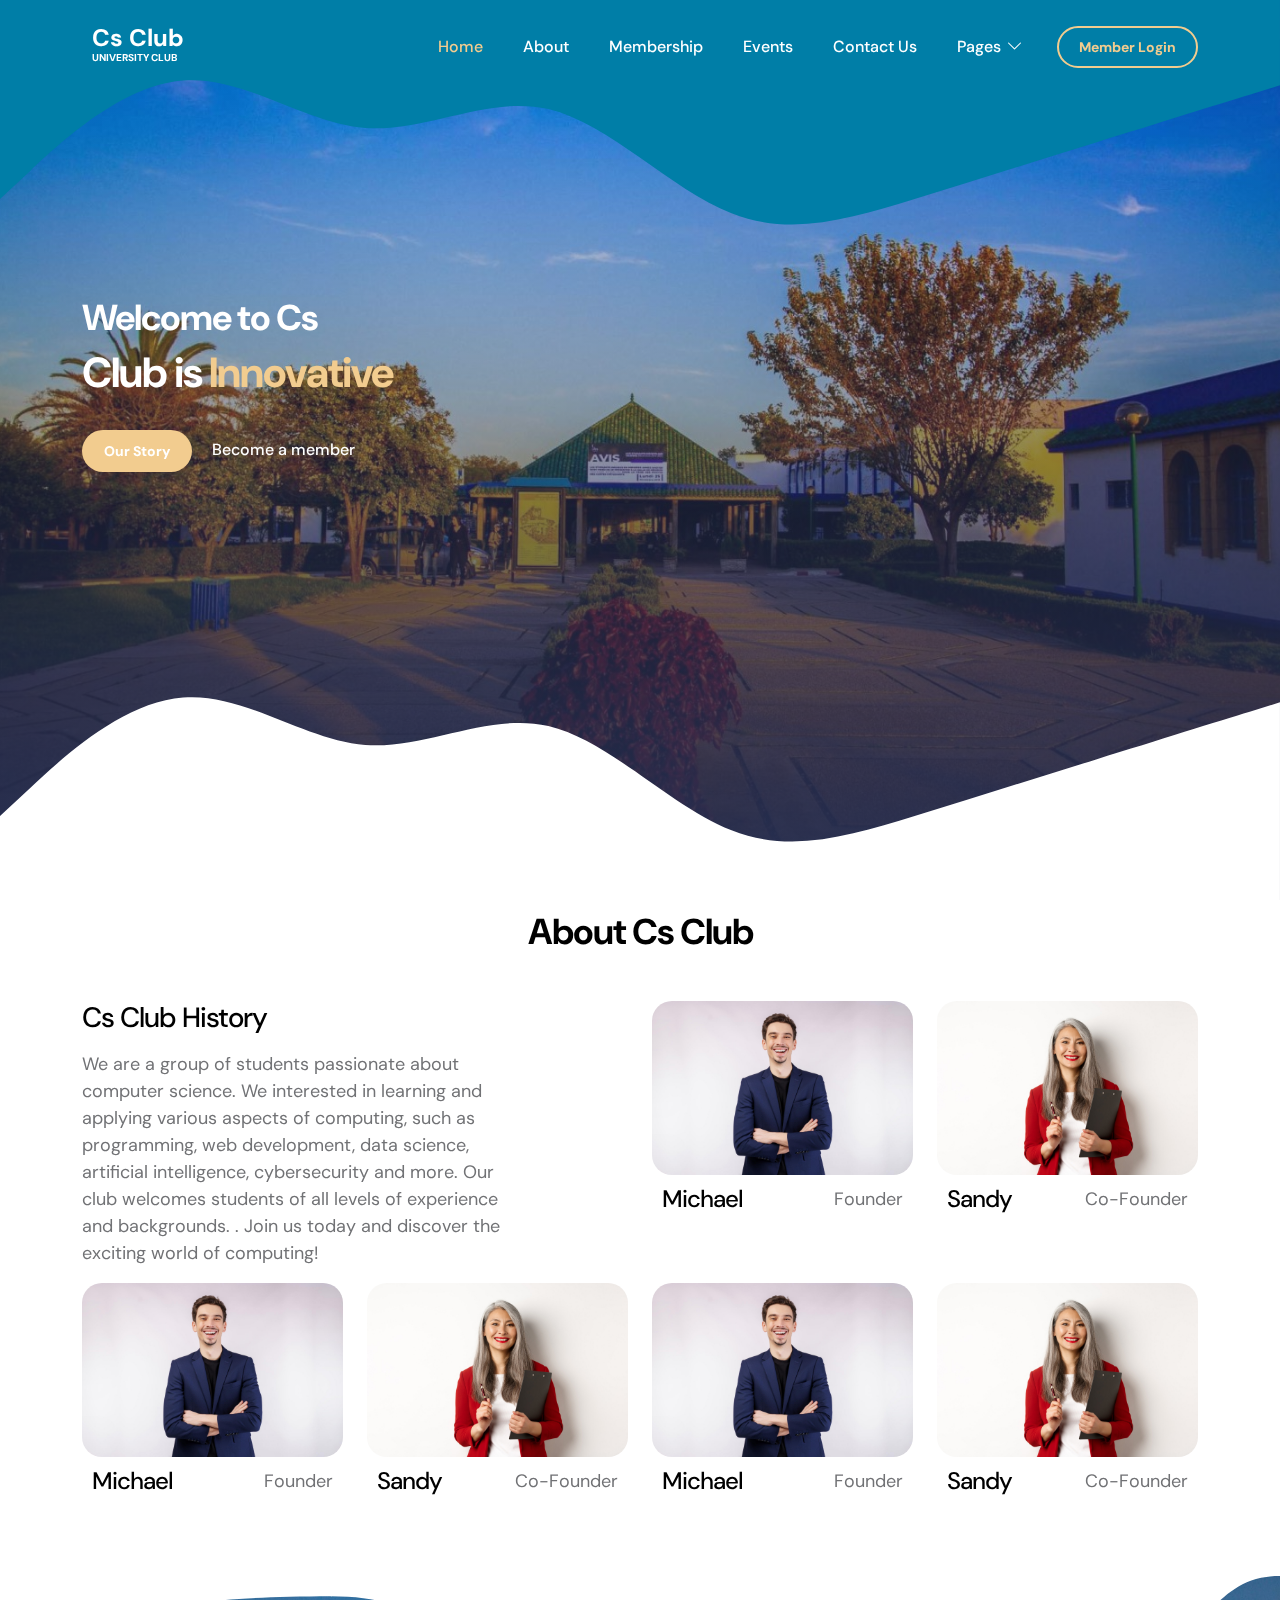
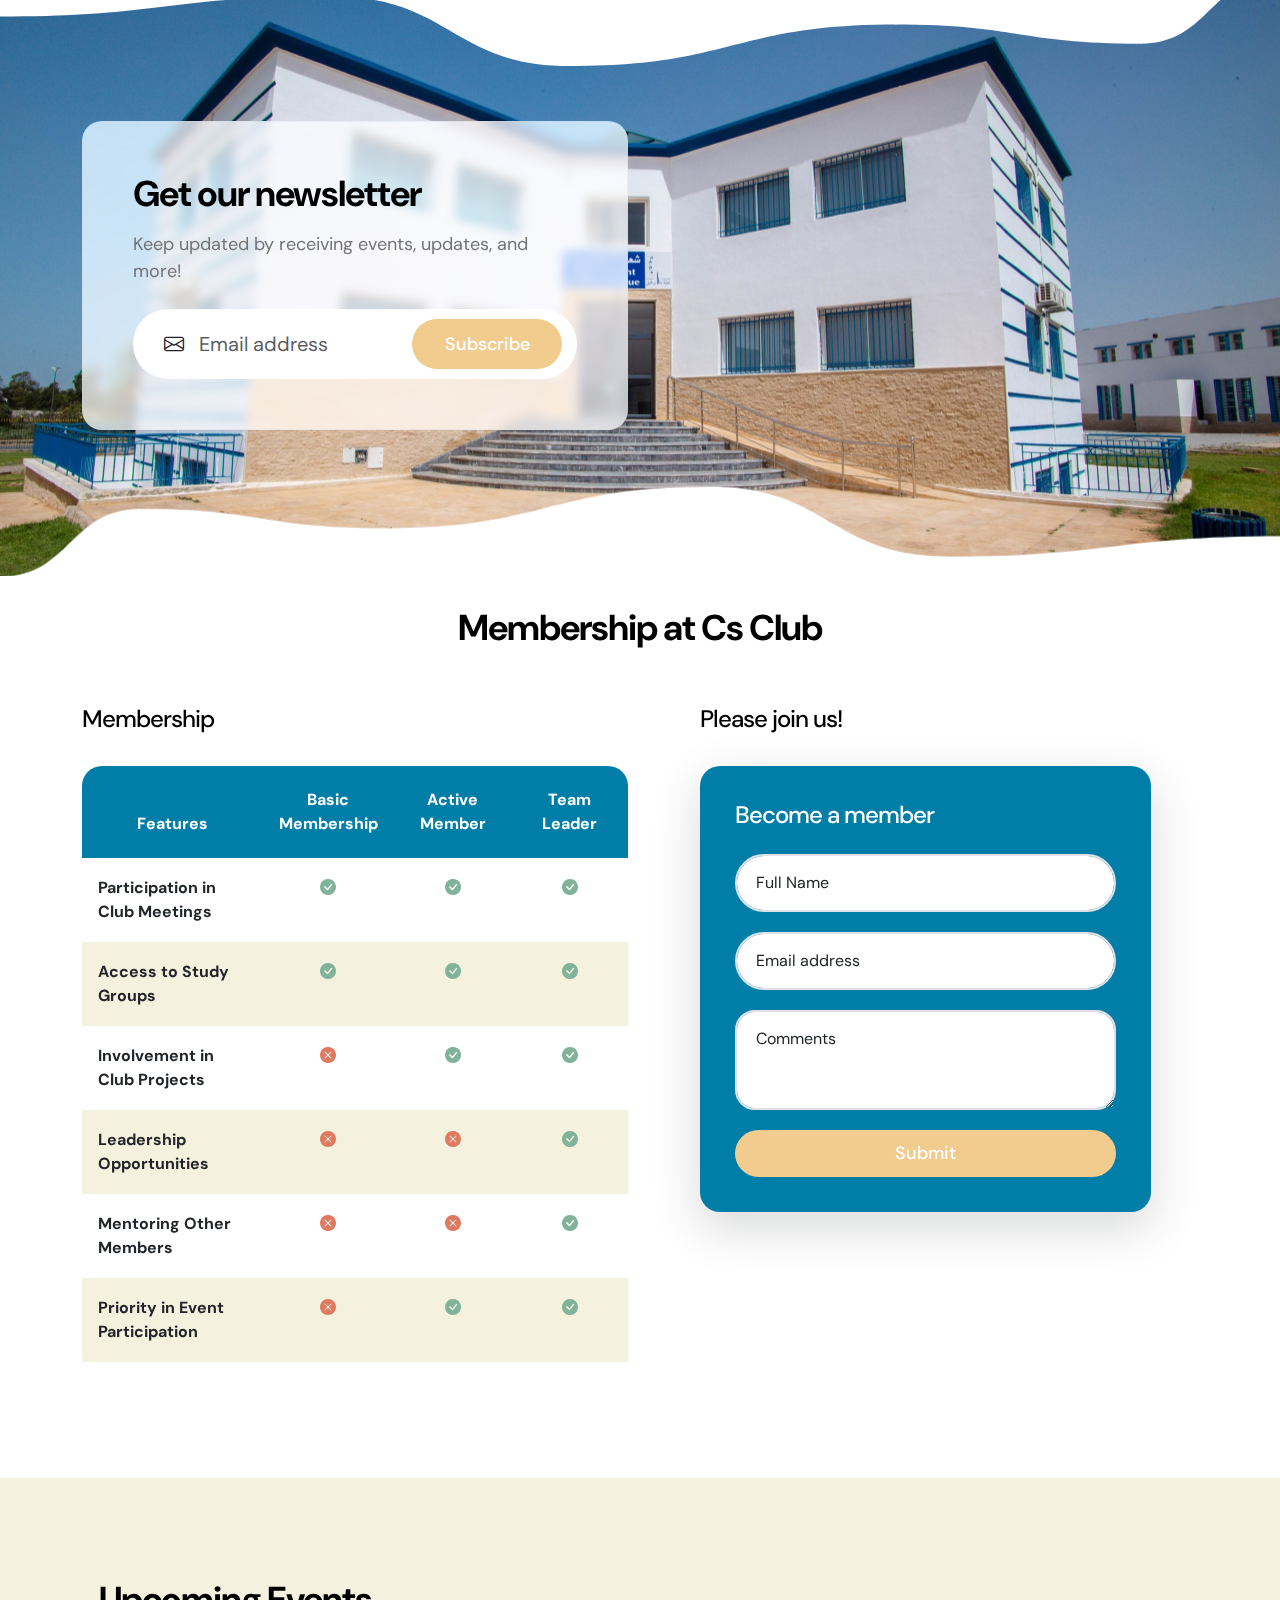
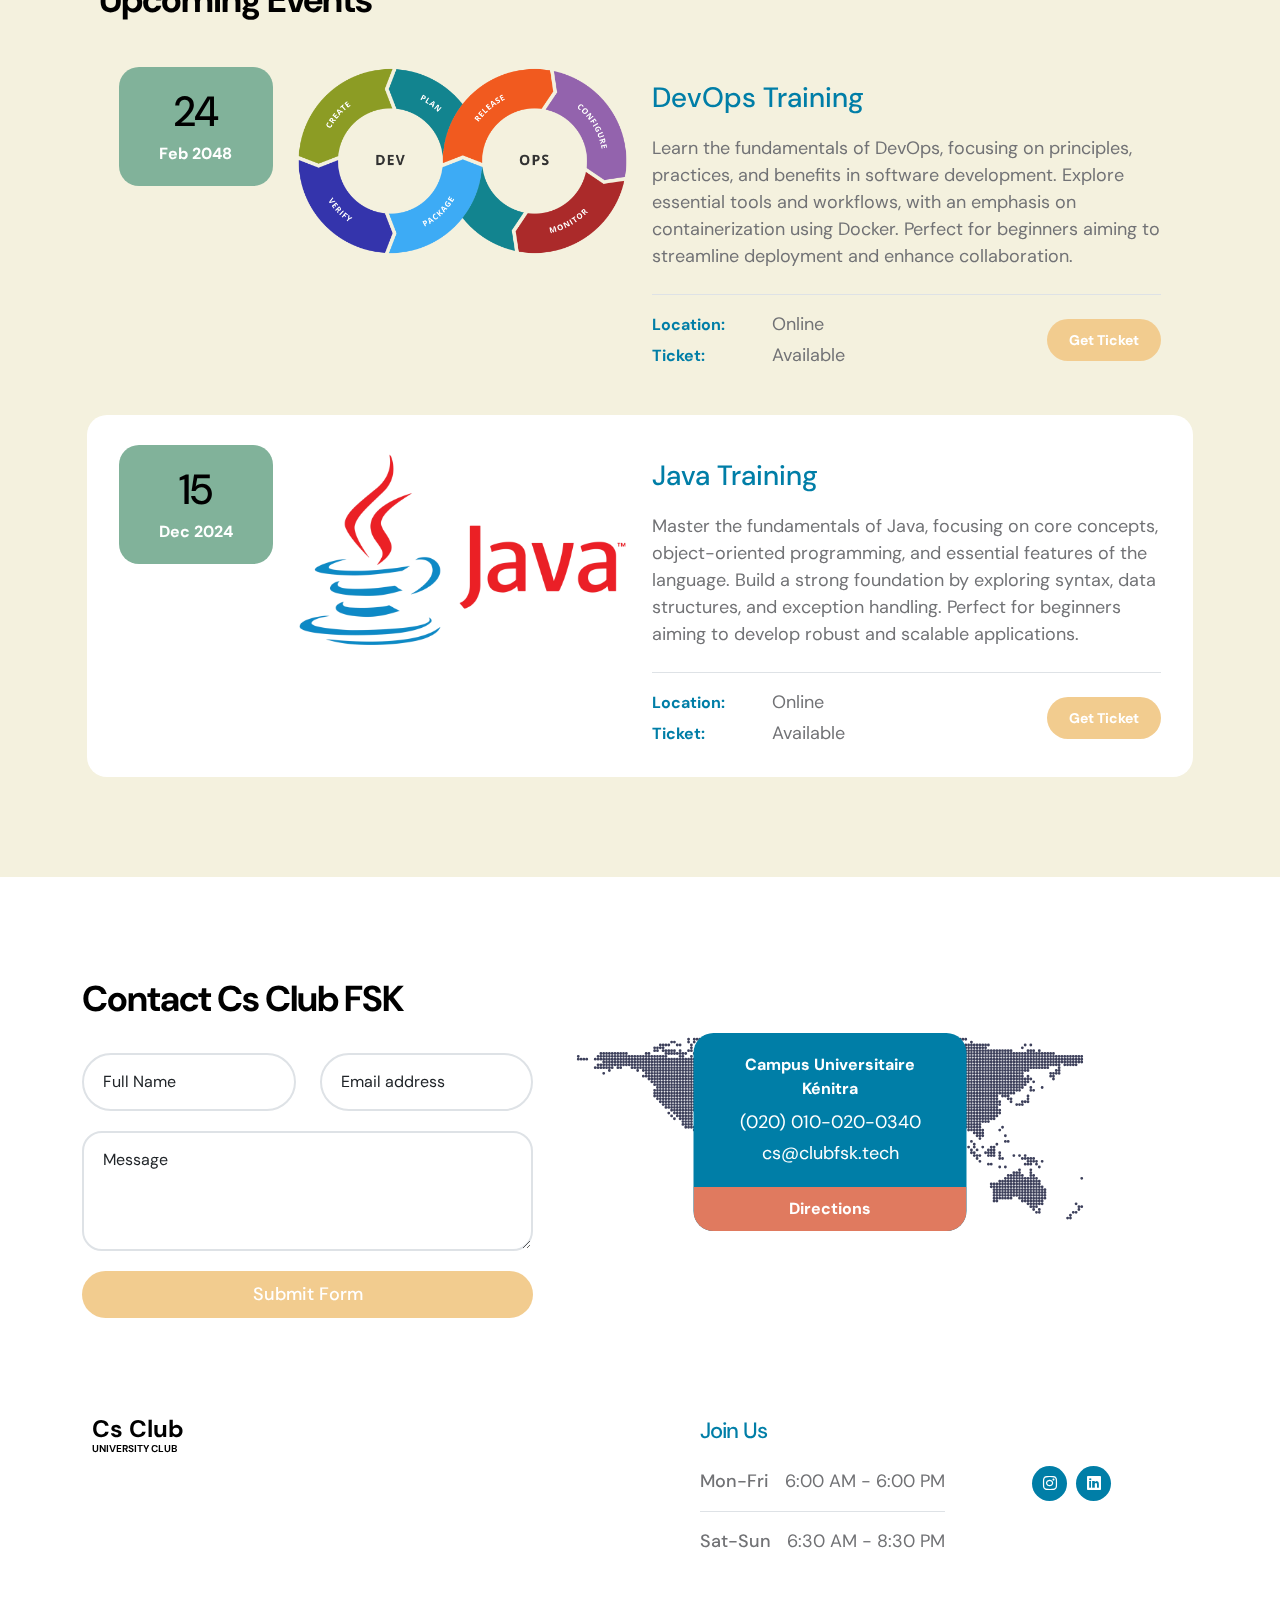
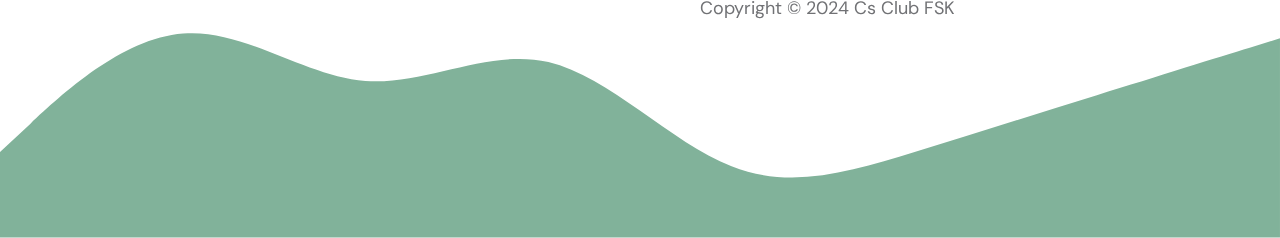
==== index.html @ 9acd6c91 "update colors" ====
<!doctype html>
<html lang="en">
    <head>
        <meta charset="utf-8">
        <meta name="viewport" content="width=device-width, initial-scale=1">

        <meta name="description" content="">
        <meta name="author" content="">

        <title>Cs Club FSK</title>

        <!-- CSS FILES -->                
        <link rel="preconnect" href="https://fonts.googleapis.com">

        <link rel="preconnect" href="https://fonts.gstatic.com" crossorigin>

        <link href="https://fonts.googleapis.com/css2?family=DM+Sans:ital,wght@0,400;0,500;0,700;1,400&display=swap" rel="stylesheet">

        <link href="css/bootstrap.min.css" rel="stylesheet">

        <link href="css/bootstrap-icons.css" rel="stylesheet">

        <link href="css/templatemo-tiya-golf-club.css" rel="stylesheet">

    </head>
    
    <body>

        <main>

            <nav class="navbar navbar-expand-lg">                
                <div class="container">
                    <a class="navbar-brand d-flex align-items-center" href="index.html">
<!--                        <img src="images/logo.png" class="navbar-brand-image img-fluid" alt="Tiya Golf Club">-->
                        <span class="navbar-brand-text">
                            Cs Club
                            <small>University Club </small>
                        </span>
                    </a>

                    <div class="d-lg-none ms-auto me-3">
                        <a class="btn custom-btn custom-border-btn" data-bs-toggle="offcanvas" href="#offcanvasExample" role="button" aria-controls="offcanvasExample">Member Login</a>
                    </div>
    
                    <button class="navbar-toggler" type="button" data-bs-toggle="collapse" data-bs-target="#navbarNav" aria-controls="navbarNav" aria-expanded="false" aria-label="Toggle navigation">
                        <span class="navbar-toggler-icon"></span>
                    </button>
    
                    <div class="collapse navbar-collapse" id="navbarNav">
                        <ul class="navbar-nav ms-lg-auto">
                            <li class="nav-item">
                                <a class="nav-link click-scroll" href="#section_1">Home</a>
                            </li>
    
                            <li class="nav-item">
                                <a class="nav-link click-scroll" href="#section_2">About</a>
                            </li>

                            <li class="nav-item">
                                <a class="nav-link click-scroll" href="#section_3">Membership</a>
                            </li>

                            <li class="nav-item">
                                <a class="nav-link click-scroll" href="#section_4">Events</a>
                            </li>

                            <li class="nav-item">
                                <a class="nav-link click-scroll" href="#section_5">Contact Us</a>
                            </li>

                            <li class="nav-item dropdown">
                                <a class="nav-link dropdown-toggle" href="#" id="navbarLightDropdownMenuLink" role="button" data-bs-toggle="dropdown" aria-expanded="false">Pages</a>

                                <ul class="dropdown-menu dropdown-menu-light" aria-labelledby="navbarLightDropdownMenuLink">
                                    <li><a class="dropdown-item" href="event-listing.html">Event Listing</a></li>

                                    <li><a class="dropdown-item" href="event-detail.html">Event Detail</a></li>
                                </ul>
                            </li>
                        </ul>

                        <div class="d-none d-lg-block ms-lg-3">
                            <a class="btn custom-btn custom-border-btn" data-bs-toggle="offcanvas" href="#offcanvasExample" role="button" aria-controls="offcanvasExample">Member Login</a>
                        </div>
                    </div>
                </div>
            </nav>

            <div class="offcanvas offcanvas-end" data-bs-scroll="true" tabindex="-1" id="offcanvasExample" aria-labelledby="offcanvasExampleLabel">                
                <div class="offcanvas-header">
                    <h5 class="offcanvas-title" id="offcanvasExampleLabel">Member Login</h5>
                    
                    <button type="button" class="btn-close" data-bs-dismiss="offcanvas" aria-label="Close"></button>
                </div>
                
                <div class="offcanvas-body d-flex flex-column">
                    <form class="custom-form member-login-form" action="#" method="post" role="form">

                        <div class="member-login-form-body">
                            <div class="mb-4">
                                <label class="form-label mb-2" for="member-login-number">Membership No.</label>

                                <input type="text" name="member-login-number" id="member-login-number" class="form-control" placeholder="11002560" required>
                            </div>

                            <div class="mb-4">
                                <label class="form-label mb-2" for="member-login-password">Password</label>

                                <input type="password" name="member-login-password" id="member-login-password" pattern="[0-9a-zA-Z]{4,10}" class="form-control" placeholder="Password" required="">
                            </div>

                            <div class="form-check mb-4">
                                <input class="form-check-input" type="checkbox" value="" id="flexCheckDefault">
                              
                                <label class="form-check-label" for="flexCheckDefault">
                                    Remember me
                                </label>
                            </div>

                            <div class="col-lg-5 col-md-7 col-8 mx-auto">
                                <button type="submit" class="form-control">Login</button>
                            </div>

                            <div class="text-center my-4">
                                <a href="#">Forgotten password?</a>
                            </div>
                        </div>
                    </form>

                    <div class="mt-auto mb-5">
                        <p>
                            <strong class="text-white me-3">Any Questions?</strong>

                            <a href="mailto:cs@clubfsk.tech" class="contact-link">
                                cs@clubfsk.tech
                            </a>
                        </p>
                    </div>
                </div>

                <svg xmlns="http://www.w3.org/2000/svg" viewBox="0 0 1440 320"><path fill="#007ea7" fill-opacity="1" d="M0,224L34.3,192C68.6,160,137,96,206,90.7C274.3,85,343,139,411,144C480,149,549,107,617,122.7C685.7,139,754,213,823,240C891.4,267,960,245,1029,224C1097.1,203,1166,181,1234,160C1302.9,139,1371,117,1406,106.7L1440,96L1440,320L1405.7,320C1371.4,320,1303,320,1234,320C1165.7,320,1097,320,1029,320C960,320,891,320,823,320C754.3,320,686,320,617,320C548.6,320,480,320,411,320C342.9,320,274,320,206,320C137.1,320,69,320,34,320L0,320Z"></path></svg>
            </div>
            

            <section class="hero-section d-flex justify-content-center align-items-center" id="section_1">

                <div class="section-overlay"></div>

                <svg xmlns="http://www.w3.org/2000/svg" viewBox="0 0 1440 320"><path fill="#007ea7" fill-opacity="1" d="M0,224L34.3,192C68.6,160,137,96,206,90.7C274.3,85,343,139,411,144C480,149,549,107,617,122.7C685.7,139,754,213,823,240C891.4,267,960,245,1029,224C1097.1,203,1166,181,1234,160C1302.9,139,1371,117,1406,106.7L1440,96L1440,0L1405.7,0C1371.4,0,1303,0,1234,0C1165.7,0,1097,0,1029,0C960,0,891,0,823,0C754.3,0,686,0,617,0C548.6,0,480,0,411,0C342.9,0,274,0,206,0C137.1,0,69,0,34,0L0,0Z"></path></svg>

                <div class="container">
                    <div class="row">

                        <div class="col-lg-6 col-12 mb-5 mb-lg-0">
                            <h2 class="text-white">Welcome to Cs</h2>

                            <h1 class="cd-headline rotate-1 text-white mb-4 pb-2">
                                <span>Club is</span>
                                <span class="cd-words-wrapper">
            <b class="is-visible">Innovative</b>
            <b>Collaborative</b>
            <b>Inspiring</b>
        </span>
                            </h1>

                            <div class="custom-btn-group">
                                <a href="#section_2" class="btn custom-btn smoothscroll me-3">Our Story</a>
                                <a href="#section_3" class="link smoothscroll">Become a member</a>
                            </div>
                        </div>


                        <div class="col-lg-6 col-12">
                            <div class="ratio ratio-16x9">
                                <iframe width="560" height="315" src="https://www.youtube.com/embed/Ns2F8WPvR2o" title="YouTube video player" frameborder="0" allow="accelerometer; autoplay; clipboard-write; encrypted-media; gyroscope; picture-in-picture; web-share" allowfullscreen></iframe>
                            </div>
                        </div>

                    </div>
                </div>

                <svg xmlns="http://www.w3.org/2000/svg" viewBox="0 0 1440 320"><path fill="#ffffff" fill-opacity="1" d="M0,224L34.3,192C68.6,160,137,96,206,90.7C274.3,85,343,139,411,144C480,149,549,107,617,122.7C685.7,139,754,213,823,240C891.4,267,960,245,1029,224C1097.1,203,1166,181,1234,160C1302.9,139,1371,117,1406,106.7L1440,96L1440,320L1405.7,320C1371.4,320,1303,320,1234,320C1165.7,320,1097,320,1029,320C960,320,891,320,823,320C754.3,320,686,320,617,320C548.6,320,480,320,411,320C342.9,320,274,320,206,320C137.1,320,69,320,34,320L0,320Z"></path></svg>
            </section>


            <section class="about-section section-padding" id="section_2">
                <div class="container">
                    <div class="row">

                        <div class="col-lg-12 col-12 text-center">
                            <h2 class="mb-lg-5 mb-4">About Cs Club</h2>
                        </div>

                        <div class="col-lg-5 col-12 me-auto mb-4 mb-lg-0">
                            <h3 class="mb-3">Cs Club History</h3>

                            <p>We are a group of students passionate about computer science. We interested in learning and applying various aspects of computing, such as programming, web development, data science, artificial intelligence, cybersecurity and more. Our club welcomes students of all levels of experience and backgrounds. . Join us today and discover the exciting world of computing!</p>
                        </div>

                        <div class="col-lg-3 col-md-6 col-12 mb-4 mb-lg-0 mb-md-0">
                            <div class="member-block">
                                <div class="member-block-image-wrap">
                                    <img src="images/members/portrait-young-handsome-businessman-wearing-suit-standing-with-crossed-arms-with-isolated-studio-white-background.jpg" class="member-block-image img-fluid" alt="">

                                    <ul class="social-icon">
                                        <li class="social-icon-item">
                                            <a href="#" class="social-icon-link bi-twitter"></a>
                                        </li>

                                        <li class="social-icon-item">
                                            <a href="#" class="social-icon-link bi-whatsapp"></a>
                                        </li>
                                    </ul>
                                </div>

                                <div class="member-block-info d-flex align-items-center">
                                    <h4>Michael</h4>

                                    <p class="ms-auto">Founder</p>
                                </div>
                            </div>
                        </div>

                        <div class="col-lg-3 col-md-6 col-12">
                            <div class="member-block">
                                <div class="member-block-image-wrap">
                                    <img src="images/members/successful-asian-lady-boss-red-blazer-holding-clipboard-with-documens-pen-working-looking-happy-white-background.jpg" class="member-block-image img-fluid" alt="">

                                    <ul class="social-icon">
                                        <li class="social-icon-item">
                                            <a href="#" class="social-icon-link bi-linkedin"></a>
                                        </li>
                                        <li class="social-icon-item">
                                            <a href="#" class="social-icon-link bi-twitter"></a>
                                        </li>
                                    </ul>
                                </div>

                                <div class="member-block-info d-flex align-items-center">
                                    <h4>Sandy</h4>

                                    <p class="ms-auto">Co-Founder</p>
                                </div>
                            </div>
                        </div>

                    </div>
                    <div class="row">


                        <div class="col-lg-3 col-md-6 col-12 mb-4 mb-lg-0 mb-md-0">
                            <div class="member-block">
                                <div class="member-block-image-wrap">
                                    <img src="images/members/portrait-young-handsome-businessman-wearing-suit-standing-with-crossed-arms-with-isolated-studio-white-background.jpg" class="member-block-image img-fluid" alt="">

                                    <ul class="social-icon">
                                        <li class="social-icon-item">
                                            <a href="#" class="social-icon-link bi-twitter"></a>
                                        </li>

                                        <li class="social-icon-item">
                                            <a href="#" class="social-icon-link bi-whatsapp"></a>
                                        </li>
                                    </ul>
                                </div>

                                <div class="member-block-info d-flex align-items-center">
                                    <h4>Michael</h4>

                                    <p class="ms-auto">Founder</p>
                                </div>
                            </div>
                        </div>

                        <div class="col-lg-3 col-md-6 col-12">
                            <div class="member-block">
                                <div class="member-block-image-wrap">
                                    <img src="images/members/successful-asian-lady-boss-red-blazer-holding-clipboard-with-documens-pen-working-looking-happy-white-background.jpg" class="member-block-image img-fluid" alt="">

                                    <ul class="social-icon">
                                        <li class="social-icon-item">
                                            <a href="#" class="social-icon-link bi-linkedin"></a>
                                        </li>
                                        <li class="social-icon-item">
                                            <a href="#" class="social-icon-link bi-twitter"></a>
                                        </li>
                                    </ul>
                                </div>

                                <div class="member-block-info d-flex align-items-center">
                                    <h4>Sandy</h4>

                                    <p class="ms-auto">Co-Founder</p>
                                </div>
                            </div>
                        </div>
                        <div class="col-lg-3 col-md-6 col-12 mb-4 mb-lg-0 mb-md-0">
                            <div class="member-block">
                                <div class="member-block-image-wrap">
                                    <img src="images/members/portrait-young-handsome-businessman-wearing-suit-standing-with-crossed-arms-with-isolated-studio-white-background.jpg" class="member-block-image img-fluid" alt="">

                                    <ul class="social-icon">
                                        <li class="social-icon-item">
                                            <a href="#" class="social-icon-link bi-twitter"></a>
                                        </li>

                                        <li class="social-icon-item">
                                            <a href="#" class="social-icon-link bi-whatsapp"></a>
                                        </li>
                                    </ul>
                                </div>

                                <div class="member-block-info d-flex align-items-center">
                                    <h4>Michael</h4>

                                    <p class="ms-auto">Founder</p>
                                </div>
                            </div>
                        </div>

                        <div class="col-lg-3 col-md-6 col-12">
                            <div class="member-block">
                                <div class="member-block-image-wrap">
                                    <img src="images/members/successful-asian-lady-boss-red-blazer-holding-clipboard-with-documens-pen-working-looking-happy-white-background.jpg" class="member-block-image img-fluid" alt="">

                                    <ul class="social-icon">
                                        <li class="social-icon-item">
                                            <a href="#" class="social-icon-link bi-linkedin"></a>
                                        </li>
                                        <li class="social-icon-item">
                                            <a href="#" class="social-icon-link bi-twitter"></a>
                                        </li>
                                    </ul>
                                </div>

                                <div class="member-block-info d-flex align-items-center">
                                    <h4>Sandy</h4>

                                    <p class="ms-auto">Co-Founder</p>
                                </div>
                            </div>
                        </div>

                    </div>
                </div>
            </section>


            <section class="section-bg-image">
                <svg viewBox="0 0 1265 144" xmlns="http://www.w3.org/2000/svg">
                    <path fill="rgba(255, 255, 255, 1)" d="M 0 40 C 164 40 164 20 328 20 L 328 20 L 328 0 L 0 0 Z"
                          stroke-width="0"></path>
                    <path fill="rgba(255, 255, 255, 1)"
                          d="M 327 20 C 445.5 20 445.5 89 564 89 L 564 89 L 564 0 L 327 0 Z" stroke-width="0"></path>
                    <path fill="rgba(255, 255, 255, 1)"
                          d="M 563 89 C 724.5 89 724.5 48 886 48 L 886 48 L 886 0 L 563 0 Z" stroke-width="0"></path>
                    <path fill="rgba(255, 255, 255, 1)"
                          d="M 885 48 C 1006.5 48 1006.5 67 1128 67 L 1128 67 L 1128 0 L 885 0 Z"
                          stroke-width="0"></path>
                    <path fill="rgba(255, 255, 255, 1)"
                          d="M 1127 67 C 1196 67 1196 0 1265 0 L 1265 0 L 1265 0 L 1127 0 Z" stroke-width="0"></path>
                </svg>

                <div class="container">
                    <div class="row">

                        <div class="col-lg-6 col-12">
                            <div class="section-bg-image-block">
                                <h2 class="mb-lg-3">Get our newsletter</h2>

                                <p>Keep updated by receiving events, updates, and more!</p>

                                <form action="#" method="get" class="custom-form mt-lg-4 mt-2" role="form">
                                    <div class="input-group input-group-lg">
                                        <span class="input-group-text bi-envelope" id="basic-addon1"></span>

                                        <input type="email" name="email" id="email" pattern="[^ @]*@[^ @]*" class="form-control" placeholder="Email address" required="">

                                        <button type="submit" class="form-control">Subscribe</button>
                                    </div>
                                </form>
                            </div>
                        </div>

                    </div>
                </div>

                <svg viewBox="0 0 1265 144" xmlns="http://www.w3.org/2000/svg">
                    <path fill="rgba(255, 255, 255, 1)" d="M 0 40 C 164 40 164 20 328 20 L 328 20 L 328 0 L 0 0 Z"
                          stroke-width="0"></path>
                    <path fill="rgba(255, 255, 255, 1)"
                          d="M 327 20 C 445.5 20 445.5 89 564 89 L 564 89 L 564 0 L 327 0 Z" stroke-width="0"></path>
                    <path fill="rgba(255, 255, 255, 1)"
                          d="M 563 89 C 724.5 89 724.5 48 886 48 L 886 48 L 886 0 L 563 0 Z" stroke-width="0"></path>
                    <path fill="rgba(255, 255, 255, 1)"
                          d="M 885 48 C 1006.5 48 1006.5 67 1128 67 L 1128 67 L 1128 0 L 885 0 Z"
                          stroke-width="0"></path>
                    <path fill="rgba(255, 255, 255, 1)"
                          d="M 1127 67 C 1196 67 1196 0 1265 0 L 1265 0 L 1265 0 L 1127 0 Z" stroke-width="0"></path>
                </svg>
            </section>


            <section class="membership-section section-padding" id="section_3">
                <div class="container">
                    <div class="row">

                        <div class="col-lg-12 col-12 text-center mx-auto mb-lg-5 mb-4">
                            <h2><span>Membership</span> at Cs Club</h2>
                        </div>

                        <div class="col-lg-6 col-12 mb-3 mb-lg-0">
                            <h4 class="mb-4 pb-lg-2">Membership</h4>

                            <div class="table-responsive">

                                <table class="table text-center">
                                    <thead>
                                    <tr>
                                        <th style="width: 34%;">Features</th>

                                        <th style="width: 22%;">Basic Membership</th>

                                        <th style="width: 22%;">Active Member</th>

                                        <th style="width: 22%;">Team Leader</th>
                                    </tr>
                                    </thead>

                                    <tbody>
                                    <tr>
                                        <th scope="row" class="text-start">Participation in Club Meetings</th>

                                        <td>
                                            <i class="bi-check-circle-fill"></i>
                                        </td>

                                        <td>
                                            <i class="bi-check-circle-fill"></i>
                                        </td>

                                        <td>
                                            <i class="bi-check-circle-fill"></i>
                                        </td>
                                    </tr>

                                    <tr>
                                        <th scope="row" class="text-start">Access to Study Groups</th>

                                        <td>
                                            <i class="bi-check-circle-fill"></i>
                                        </td>

                                        <td>
                                            <i class="bi-check-circle-fill"></i>
                                        </td>

                                        <td>
                                            <i class="bi-check-circle-fill"></i>
                                        </td>
                                    </tr>

                                    <tr>
                                        <th scope="row" class="text-start">Involvement in Club Projects</th>

                                        <td>
                                            <i class="bi-x-circle-fill"></i>
                                        </td>

                                        <td>
                                            <i class="bi-check-circle-fill"></i>
                                        </td>

                                        <td>
                                            <i class="bi-check-circle-fill"></i>
                                        </td>
                                    </tr>

                                    <tr>
                                        <th scope="row" class="text-start">Leadership Opportunities</th>

                                        <td>
                                            <i class="bi-x-circle-fill"></i>
                                        </td>

                                        <td>
                                            <i class="bi-x-circle-fill"></i>
                                        </td>

                                        <td>
                                            <i class="bi-check-circle-fill"></i>
                                        </td>
                                    </tr>

                                    <tr>
                                        <th scope="row" class="text-start">Mentoring Other Members</th>

                                        <td>
                                            <i class="bi-x-circle-fill"></i>
                                        </td>

                                        <td>
                                            <i class="bi-x-circle-fill"></i>
                                        </td>

                                        <td>
                                            <i class="bi-check-circle-fill"></i>
                                        </td>
                                    </tr>

                                    <tr>
                                        <th scope="row" class="text-start">Priority in Event Participation</th>

                                        <td>
                                            <i class="bi-x-circle-fill"></i>
                                        </td>

                                        <td>
                                            <i class="bi-check-circle-fill"></i>
                                        </td>

                                        <td>
                                            <i class="bi-check-circle-fill"></i>
                                        </td>
                                    </tr>

                                    </tbody>
                                </table>


                            </div>
                        </div>

                        <div class="col-lg-5 col-12 mx-auto">
                        <h4 class="mb-4 pb-lg-2">Please join us!</h4>
                            <form action="#" method="post" class="custom-form membership-form shadow-lg" role="form">
                                <h4 class="text-white mb-4">Become a member</h4>

                                    <div class="form-floating">
                                        <input type="text" name="full-name" id="full-name" class="form-control" placeholder="Full Name" required="">
                                        
                                        <label for="floatingInput">Full Name</label>
                                    </div>

                                    <div class="form-floating">
                                        <input type="email" name="email" id="email" pattern="[^ @]*@[^ @]*" class="form-control" placeholder="Email address" required="">
                                        
                                        <label for="floatingInput">Email address</label>
                                    </div>

                                    <div class="form-floating">
                                        <textarea class="form-control" id="message" name="message" placeholder="Describe message here"></textarea>
                                        
                                        <label for="floatingTextarea"> Comments</label>
                                    </div>

                                    <button type="submit" class="form-control">Submit</button>
                                </div>
                            </form>
                        </div>

                    </div>
                </div>
            </section>


            <section class="events-section section-bg section-padding" id="section_4">
                <div class="container">
                    <div class="row">

                        <div class="col-lg-12 col-12">
                            <h2 class="mb-lg-3">Upcoming Events</h2>
                        </div>

                        <div class="row custom-block mb-3">
                            <div class="col-lg-2 col-md-4 col-12 order-2 order-md-0 order-lg-0">
                                <div class="custom-block-date-wrap d-flex d-lg-block d-md-block align-items-center mt-3 mt-lg-0 mt-md-0">
                                    <h6 class="custom-block-date mb-lg-1 mb-0 me-3 me-lg-0 me-md-0">24</h6>
                                    
                                    <strong class="text-white">Feb 2048</strong>
                                </div>
                            </div>

                            <div class="col-lg-4 col-md-8 col-12 order-1 order-lg-0">
                                <div class="custom-block-image-wrap">
                                    <a href="event-detail.html">
                                        <img src="images/devops.png" class="custom-block-image img-fluid" alt="">

                                        <i class="custom-block-icon bi-link"></i>
                                    </a>
                                </div>
                            </div>

                            <div class="col-lg-6 col-12 order-3 order-lg-0">
                                <div class="custom-block-info mt-2 mt-lg-0">
                                    <a href="event-detail.html" class="events-title mb-3">DevOps Training</a>

                                    <p class="mb-0">Learn the fundamentals of DevOps, focusing on principles, practices, and benefits in software development. Explore essential tools and workflows, with an emphasis on containerization using Docker. Perfect for beginners aiming to streamline deployment and enhance collaboration.</p>

                                    <div class="d-flex flex-wrap border-top mt-4 pt-3">

                                        <div class="mb-4 mb-lg-0">
                                            <div class="d-flex flex-wrap align-items-center mb-1">
                                                <span class="custom-block-span">Location:</span>

                                                <p class="mb-0">Online </p>
                                            </div>

                                            <div class="d-flex flex-wrap align-items-center">
                                                <span class="custom-block-span">Ticket:</span>

                                                <p class="mb-0">Available</p>
                                            </div>
                                        </div>

                                        <div class="d-flex align-items-center ms-lg-auto">
                                            <a href="event-detail.html" class="btn custom-btn">Get Ticket</a>
                                        </div>
                                    </div>
                                </div>
                            </div>
                        </div>

                        <div class="row custom-block custom-block-bg">
                            <div class="col-lg-2 col-md-4 col-12 order-2 order-md-0 order-lg-0">
                                <div class="custom-block-date-wrap d-flex d-lg-block d-md-block align-items-center mt-3 mt-lg-0 mt-md-0">
                                    <h6 class="custom-block-date mb-lg-1 mb-0 me-3 me-lg-0 me-md-0">15</h6>
                                    
                                    <strong class="text-white">Dec 2024</strong>
                                </div>
                            </div>

                            <div class="col-lg-4 col-md-8 col-12 order-1 order-lg-0">
                                <div class="custom-block-image-wrap">
                                    <a href="event-detail.html">
                                        <img src="images/java.webp" class="custom-block-image img-fluid" alt="">

                                        <i class="custom-block-icon bi-link"></i>
                                    </a>
                                </div>
                            </div>

                            <div class="col-lg-6 col-12 order-3 order-lg-0">
                                <div class="custom-block-info mt-2 mt-lg-0">
                                    <a href="event-detail.html" class="events-title mb-3">Java Training</a>

                                    <p class="mb-0">Master the fundamentals of Java, focusing on core concepts, object-oriented programming, and essential features of the language. Build a strong foundation by exploring syntax, data structures, and exception handling. Perfect for beginners aiming to develop robust and scalable applications.</p>

                                    <div class="d-flex flex-wrap border-top mt-4 pt-3">

                                        <div class="mb-4 mb-lg-0">
                                            <div class="d-flex flex-wrap align-items-center mb-1">
                                                <span class="custom-block-span">Location:</span>

                                                <p class="mb-0">Online</p>
                                            </div>

                                            <div class="d-flex flex-wrap align-items-center">
                                                <span class="custom-block-span">Ticket:</span>

                                                <p class="mb-0">Available</p>
                                            </div>
                                        </div>

                                        <div class="d-flex align-items-center ms-lg-auto">
                                            <a href="event-detail.html" class="btn custom-btn">Get Ticket</a>
                                        </div>
                                    </div>
                                </div>
                            </div>
                        </div>

                    </div>
                </div>
            </section>


            <section class="contact-section section-padding" id="section_5">
                <div class="container">
                    <div class="row">

                        <div class="col-lg-5 col-12">
                            <form action="#" method="post" class="custom-form contact-form" role="form">
                                <h2 class="mb-4 pb-2">Contact Cs Club FSK</h2>

                                <div class="row">
                                    <div class="col-lg-6 col-md-6 col-12">
                                        <div class="form-floating">
                                            <input type="text" name="full-name" id="full-name" class="form-control" placeholder="Full Name" required="">
                                            
                                            <label for="floatingInput">Full Name</label>
                                        </div>
                                    </div>

                                    <div class="col-lg-6 col-md-6 col-12"> 
                                        <div class="form-floating">
                                            <input type="email" name="email" id="email" pattern="[^ @]*@[^ @]*" class="form-control" placeholder="Email address" required="">
                                            
                                            <label for="floatingInput">Email address</label>
                                        </div>
                                    </div>

                                    <div class="col-lg-12 col-12">
                                        <div class="form-floating">
                                            <textarea class="form-control" id="message" name="message" placeholder="Describe message here"></textarea>
                                            
                                            <label for="floatingTextarea">Message</label>
                                        </div>

                                        <button type="submit" class="form-control">Submit Form</button>
                                    </div>
                                </div>
                            </form>
                        </div>

                        <div class="col-lg-6 col-12">
                            <div class="contact-info mt-5">
                                <div class="contact-info-item">
                                    <div class="contact-info-body">
                                        <strong>Campus Universitaire
                                            Kénitra</strong>

                                        <p class="mt-2 mb-1">
                                            <a href="tel: +" class="contact-link">
                                                (020) 
                                                010-020-0340
                                            </a>
                                        </p>

                                        <p class="mb-0">
                                            <a href="mailto:cs@clubfsk.tech" class="contact-link">
                                                cs@clubfsk.tech
                                            </a>
                                        </p>
                                    </div>

                                    <div class="contact-info-footer">
                                        <a href="#">Directions</a>
                                    </div>
                                </div>

                                <img src="images/WorldMap.svg" class="img-fluid" alt="">
                            </div>
                        </div>

                    </div>
                </div>
            </section>
        </main>

        <footer class="site-footer">
            <div class="container">
                <div class="row">

                    <div class="col-lg-6 col-12 me-auto mb-5 mb-lg-0">
                        <a class="navbar-brand d-flex align-items-center" href="index.html">
<!--                            <img src="images/logo.png" class="navbar-brand-image img-fluid" alt="">-->
                            <span class="navbar-brand-text">
                                Cs Club
                                <small>University Club</small>
                            </span>
                        </a>
                    </div>

                    <div class="col-lg-3 col-12">
                        <h5 class="site-footer-title mb-4">Join Us</h5>

                        <p class="d-flex border-bottom pb-3 mb-3 me-lg-3">
                            <span>Mon-Fri</span>
                            6:00 AM - 6:00 PM
                        </p>

                        <p class="d-flex me-lg-3">
                            <span>Sat-Sun</span>
                            6:30 AM - 8:30 PM
                        </p>
                        <br>
                        <p class="copyright-text">Copyright © 2024 Cs Club FSK</p>
                    </div>

                        <div class="col-lg-2 col-12 ms-auto">
                            <ul class="social-icon mt-lg-5 mt-3 mb-4">
                                <li class="social-icon-item">
                                    <a href="https://www.instagram.com/cs_club.fsk/" class="social-icon-link bi-instagram"></a>
                                </li>

                                <li class="social-icon-item">
                                    <a href="https://www.linkedin.com/company/cs-club-fsk/" class="social-icon-link bi-linkedin"></a>
                                </li>

                            </ul>

                        </div>

                </div>
            </div>

            <svg xmlns="http://www.w3.org/2000/svg" viewBox="0 0 1440 320"><path fill="#81B29A" fill-opacity="1" d="M0,224L34.3,192C68.6,160,137,96,206,90.7C274.3,85,343,139,411,144C480,149,549,107,617,122.7C685.7,139,754,213,823,240C891.4,267,960,245,1029,224C1097.1,203,1166,181,1234,160C1302.9,139,1371,117,1406,106.7L1440,96L1440,320L1405.7,320C1371.4,320,1303,320,1234,320C1165.7,320,1097,320,1029,320C960,320,891,320,823,320C754.3,320,686,320,617,320C548.6,320,480,320,411,320C342.9,320,274,320,206,320C137.1,320,69,320,34,320L0,320Z"></path></svg>
        </footer>


        <!-- JAVASCRIPT FILES -->
        <script src="js/jquery.min.js"></script>
        <script src="js/bootstrap.bundle.min.js"></script>
        <script src="js/jquery.sticky.js"></script>
        <script src="js/click-scroll.js"></script>
        <script src="js/animated-headline.js"></script>
        <script src="js/modernizr.js"></script>
        <script src="js/custom.js"></script>

    </body>
</html>
---- css/templatemo-tiya-golf-club.css ----
/*

TemplateMo 587 Tiya Golf Club

https://templatemo.com/tm-587-tiya-golf-club

*/


/*---------------------------------------
  CUSTOM PROPERTIES ( VARIABLES )             
-----------------------------------------*/
:root {
  --white-color:                  #ffffff;
  --primary-color:                #81B29A;
  --secondary-color:              #007ea7;
  --section-bg-color:             #F4F1DE;
  --custom-btn-bg-color:          #F2CC8F;
  --custom-btn-bg-hover-color:    #E07A5F;
  --dark-color:                   #000000;
  --p-color:                      #717275;
  --link-hover-color:             #F2CC8F;

  --body-font-family:             'DM Sans', sans-serif;

  --h1-font-size:                 42px;
  --h2-font-size:                 36px;
  --h3-font-size:                 28px;
  --h4-font-size:                 24px;
  --h5-font-size:                 22px;
  --h6-font-size:                 20px;
  --p-font-size:                  18px;
  --menu-font-size:               16px;
  --btn-font-size:                14px;

  --border-radius-large:          100px;
  --border-radius-medium:         20px;
  --border-radius-small:          10px;

  --font-weight-normal:           400;
  --font-weight-medium:           500;
  --font-weight-bold:             700;
}

body {
  background-color: var(--white-color);
  font-family: var(--body-font-family); 
}


/*---------------------------------------
  TYPOGRAPHY               
-----------------------------------------*/

h2,
h3,
h4,
h5,
h6 {
  color: var(--dark-color);
}

h1,
h2,
h3,
h4,
h5,
h6 {
  font-weight: var(--font-weight-medium);
  letter-spacing: -1px;
}

h1 {
  font-size: var(--h1-font-size);
  font-weight: var(--font-weight-bold);
}

h2 {
  font-size: var(--h2-font-size);
  font-weight: var(--font-weight-bold);
}

h3 {
  font-size: var(--h3-font-size);
}

h4 {
  font-size: var(--h4-font-size);
}

h5 {
  font-size: var(--h5-font-size);
}

h6 {
  font-size: var(--h6-font-size);
}

p {
  color: var(--p-color);
  font-size: var(--p-font-size);
  font-weight: var(--font-weight-normal);
}

ul li {
  color: var(--p-color);
  font-size: var(--p-font-size);
  font-weight: var(--font-weight-normal);
}

a, 
button {
  touch-action: manipulation;
  transition: all 0.3s;
}

a {
  display: inline-block;
  color: var(--secondary-color);
  text-decoration: none;
}

a:hover {
  color: var(--link-hover-color);
}

b,
strong {
  font-weight: var(--font-weight-bold);
}


/*---------------------------------------
  SECTION               
-----------------------------------------*/
.section-bg {
  background-color: var(--section-bg-color);
}

.section-padding {
  padding-top: 100px;
  padding-bottom: 100px;
}

.section-overlay {
  content: "";
  background: rgba(0, 0, 0, 0) linear-gradient(rgba(39, 48, 83, 0.01) 0%, rgb(39, 48, 83) 100%) repeat scroll 0% 0%;
  position: absolute;
  top: 0;
  right: 0;
  bottom: 0;
  left: 0;
}

::selection {
  background-color: var(--primary-color);
  color: var(--white-color);
}


/*---------------------------------------
  ANIMATED HEADLINE               
-----------------------------------------*/
.cd-words-wrapper {
  display: inline-block;
  position: relative;
  text-align: left;
}

.cd-words-wrapper b {
  color: var(--link-hover-color);
  display: inline-block;
  position: absolute;
  white-space: nowrap;
  left: 0;
  top: 0;
}

.cd-words-wrapper b.is-visible {
  position: relative;
}

.no-js .cd-words-wrapper b {
  opacity: 0;
}

.no-js .cd-words-wrapper b.is-visible {
  opacity: 1;
}

.cd-headline.rotate-1 .cd-words-wrapper {
  -webkit-perspective: 300px;
  -moz-perspective: 300px;
  perspective: 300px;
}
.cd-headline.rotate-1 b {
  opacity: 0;
  -webkit-transform-origin: 50% 100%;
  -moz-transform-origin: 50% 100%;
  -ms-transform-origin: 50% 100%;
  -o-transform-origin: 50% 100%;
  transform-origin: 50% 100%;
  -webkit-transform: rotateX(180deg);
  -moz-transform: rotateX(180deg);
  -ms-transform: rotateX(180deg);
  -o-transform: rotateX(180deg);
  transform: rotateX(180deg);
}
.cd-headline.rotate-1 b.is-visible {
  opacity: 1;
  -webkit-transform: rotateX(0deg);
  -moz-transform: rotateX(0deg);
  -ms-transform: rotateX(0deg);
  -o-transform: rotateX(0deg);
  transform: rotateX(0deg);
  -webkit-animation: cd-rotate-1-in 1.2s;
  -moz-animation: cd-rotate-1-in 1.2s;
  animation: cd-rotate-1-in 1.2s;
}
.cd-headline.rotate-1 b.is-hidden {
  -webkit-transform: rotateX(180deg);
  -moz-transform: rotateX(180deg);
  -ms-transform: rotateX(180deg);
  -o-transform: rotateX(180deg);
  transform: rotateX(180deg);
  -webkit-animation: cd-rotate-1-out 1.2s;
  -moz-animation: cd-rotate-1-out 1.2s;
  animation: cd-rotate-1-out 1.2s;
}

@-webkit-keyframes cd-rotate-1-in {
  0% {
    -webkit-transform: rotateX(180deg);
    opacity: 0;
  }
  35% {
    -webkit-transform: rotateX(120deg);
    opacity: 0;
  }
  65% {
    opacity: 0;
  }
  100% {
    -webkit-transform: rotateX(360deg);
    opacity: 1;
  }
}
@-moz-keyframes cd-rotate-1-in {
  0% {
    -moz-transform: rotateX(180deg);
    opacity: 0;
  }
  35% {
    -moz-transform: rotateX(120deg);
    opacity: 0;
  }
  65% {
    opacity: 0;
  }
  100% {
    -moz-transform: rotateX(360deg);
    opacity: 1;
  }
}
@keyframes cd-rotate-1-in {
  0% {
    -webkit-transform: rotateX(180deg);
    -moz-transform: rotateX(180deg);
    -ms-transform: rotateX(180deg);
    -o-transform: rotateX(180deg);
    transform: rotateX(180deg);
    opacity: 0;
  }
  35% {
    -webkit-transform: rotateX(120deg);
    -moz-transform: rotateX(120deg);
    -ms-transform: rotateX(120deg);
    -o-transform: rotateX(120deg);
    transform: rotateX(120deg);
    opacity: 0;
  }
  65% {
    opacity: 0;
  }
  100% {
    -webkit-transform: rotateX(360deg);
    -moz-transform: rotateX(360deg);
    -ms-transform: rotateX(360deg);
    -o-transform: rotateX(360deg);
    transform: rotateX(360deg);
    opacity: 1;
  }
}
@-webkit-keyframes cd-rotate-1-out {
  0% {
    -webkit-transform: rotateX(0deg);
    opacity: 1;
  }
  35% {
    -webkit-transform: rotateX(-40deg);
    opacity: 1;
  }
  65% {
    opacity: 0;
  }
  100% {
    -webkit-transform: rotateX(180deg);
    opacity: 0;
  }
}
@-moz-keyframes cd-rotate-1-out {
  0% {
    -moz-transform: rotateX(0deg);
    opacity: 1;
  }
  35% {
    -moz-transform: rotateX(-40deg);
    opacity: 1;
  }
  65% {
    opacity: 0;
  }
  100% {
    -moz-transform: rotateX(180deg);
    opacity: 0;
  }
}
@keyframes cd-rotate-1-out {
  0% {
    -webkit-transform: rotateX(0deg);
    -moz-transform: rotateX(0deg);
    -ms-transform: rotateX(0deg);
    -o-transform: rotateX(0deg);
    transform: rotateX(0deg);
    opacity: 1;
  }
  35% {
    -webkit-transform: rotateX(-40deg);
    -moz-transform: rotateX(-40deg);
    -ms-transform: rotateX(-40deg);
    -o-transform: rotateX(-40deg);
    transform: rotateX(-40deg);
    opacity: 1;
  }
  65% {
    opacity: 0;
  }
  100% {
    -webkit-transform: rotateX(180deg);
    -moz-transform: rotateX(180deg);
    -ms-transform: rotateX(180deg);
    -o-transform: rotateX(180deg);
    transform: rotateX(180deg);
    opacity: 0;
  }
}


/*---------------------------------------
  CUSTOM BUTTON               
-----------------------------------------*/
.custom-btn {
  background: var(--custom-btn-bg-color);
  border: 2px solid transparent;
  border-radius: var(--border-radius-large);
  color: var(--white-color);
  font-size: var(--btn-font-size);
  font-weight: var(--font-weight-bold);
  line-height: normal;
  transition: all 0.3s;
  padding: 10px 20px;
}

.custom-btn:hover {
  background: var(--custom-btn-bg-hover-color);
  color: var(--white-color);
}

.custom-border-btn {
  background: transparent;
  border: 2px solid var(--custom-btn-bg-color);
  color: var(--custom-btn-bg-color);
}

.custom-border-btn:hover {
  background: var(--custom-btn-bg-color);
  border-color: transparent;
  color: var(--white-color);
}

.custom-btn-bg-white {
  border-color: var(--white-color);
  color: var(--white-color);
}

.custom-btn-group .link {
  color: var(--white-color);
  font-weight: var(--font-weight-medium);
}

.custom-btn-group .link:hover {
  color: var(--link-hover-color);
}


/*---------------------------------------
  NAVIGATION BAR & OFFCANVAS              
-----------------------------------------*/
.offcanvas {
  background-color: var(--primary-color);
  padding: 30px;
}

.offcanvas.offcanvas-end {
  border-left: 0;
}

.offcanvas-header .btn-close {
  transition: all 0.3s;
}

.offcanvas-header .btn-close:hover {
  transform: rotate(180deg);
}

.offcanvas svg {
  position: absolute;
  bottom: 0;
  right: 0;
  left: 0;
}

.sticky-wrapper {
  position: absolute;
  top: 0;
  right: 0;
  left: 0;
}

.sticky-wrapper.is-sticky .navbar {
  background-color: #007ea7;
}

.navbar {
  background: transparent;
  z-index: 99;
  padding-top: 15px;
  padding-bottom: 15px;
}

.navbar-brand,
.navbar-brand:hover {
  font-size: var(--h4-font-size);
  font-weight: var(--font-weight-bold);
  display: block;
  color: var(--dark-color);
  max-width: 48px;
}

.navbar .navbar-brand,
.navbar .navbar-brand:hover {
  color: var(--white-color);
}

.navbar .navbar-brand-image {
  filter: brightness(0) invert(1);
}

.navbar-brand-image {
  width: 48px;
  height: 48px;
}

.navbar-brand-text {
  line-height: normal;
  margin-left: 10px;
  position: relative;
  bottom: 5px;
}

.navbar-brand-text small {
  display: block;
  font-size: 10px;
  line-height: 1;
  text-transform: uppercase;
}

.navbar-expand-lg .navbar-nav .nav-link {
  border-radius: var(--border-radius-large);
  margin: 10px;
  padding: 10px;
}

.navbar-nav .nav-link {
  display: inline-block;
  color: var(--white-color);
  font-size: var(--menu-font-size);
  font-weight: var(--font-weight-medium);
  padding-top: 15px;
  padding-bottom: 15px;
}

.navbar-nav .nav-link.active, 
.navbar-nav .nav-link:hover {
  color: var(--link-hover-color);
}

.navbar .dropdown-menu {
  background: var(--white-color);
  box-shadow: 0 1rem 3rem rgba(0,0,0,.175);
  border: 0;
  display: inherit;
  opacity: 0;
  min-width: 9rem;
  margin-top: 20px;
  padding: 13px 0 10px 0;
  transition: all 0.3s;
  pointer-events: none;
}

.navbar .dropdown-menu::before {
  content: "";
  width: 0;
  height: 0;
  border-left: 20px solid transparent;
  border-right: 20px solid transparent;
  border-bottom: 15px solid var(--white-color);
  position: absolute;
  top: -10px;
  left: 10px;
}

.navbar .dropdown-item {
  display: inline-block;
  color: var(--p-color);
  font-size: var(--menu-font-size);
  font-weight: var(--font-weight-medium);
  position: relative;
}

.navbar .dropdown-item.active, 
.navbar .dropdown-item:active,
.navbar .dropdown-item:focus, 
.navbar .dropdown-item:hover {
  background: transparent;
  color: var(--link-hover-color);
}

.navbar .dropdown-toggle::after {
  content: "\f282";
  display: inline-block;
  font-family: bootstrap-icons !important;
  font-size: var(--copyright-font-size);
  font-style: normal;
  font-weight: normal !important;
  font-variant: normal;
  text-transform: none;
  line-height: 1;
  vertical-align: -.125em;
  -webkit-font-smoothing: antialiased;
  -moz-osx-font-smoothing: grayscale;
  position: relative;
  left: 2px;
  border: 0;
}

@media screen and (min-width: 992px) {
  .navbar .dropdown:hover .dropdown-menu {
    opacity: 1;
    margin-top: 0;
    pointer-events: auto;
  }
}

.navbar-toggler {
  border: 0;
  padding: 0;
  cursor: pointer;
  margin: 0;
  width: 30px;
  height: 35px;
  outline: none;
}

.navbar-toggler:focus {
  outline: none;
  box-shadow: none;
}

.navbar-toggler[aria-expanded="true"] .navbar-toggler-icon {
  background: transparent;
}

.navbar-toggler[aria-expanded="true"] .navbar-toggler-icon:before,
.navbar-toggler[aria-expanded="true"] .navbar-toggler-icon:after {
  transition: top 300ms 50ms ease, -webkit-transform 300ms 350ms ease;
  transition: top 300ms 50ms ease, transform 300ms 350ms ease;
  transition: top 300ms 50ms ease, transform 300ms 350ms ease, -webkit-transform 300ms 350ms ease;
  top: 0;
}

.navbar-toggler[aria-expanded="true"] .navbar-toggler-icon:before {
  transform: rotate(45deg);
}

.navbar-toggler[aria-expanded="true"] .navbar-toggler-icon:after {
  transform: rotate(-45deg);
}

.navbar-toggler .navbar-toggler-icon {
  background: var(--white-color);
  transition: background 10ms 300ms ease;
  display: block;
  width: 30px;
  height: 2px;
  position: relative;
}

.navbar-toggler .navbar-toggler-icon:before,
.navbar-toggler .navbar-toggler-icon:after {
  transition: top 300ms 350ms ease, -webkit-transform 300ms 50ms ease;
  transition: top 300ms 350ms ease, transform 300ms 50ms ease;
  transition: top 300ms 350ms ease, transform 300ms 50ms ease, -webkit-transform 300ms 50ms ease;
  position: absolute;
  right: 0;
  left: 0;
  background: var(--white-color);
  width: 30px;
  height: 2px;
  content: '';
}

.navbar-toggler .navbar-toggler-icon::before {
  top: -8px;
}

.navbar-toggler .navbar-toggler-icon::after {
  top: 8px;
}


/*---------------------------------------
  HERO        
-----------------------------------------*/
.hero-section {
  background-image: url('../images/fac-des-sciences-1.jpg');
  background-repeat: no-repeat;
  background-size: cover;
  background-position: center;
  position: relative;
  padding-top: 100px;
  padding-bottom: 100px;
  height: 100vh;
  min-height: 670px;
  margin-bottom: -90px;
}

.hero-50 {
  height: auto;
  min-height: 540px;
  margin-bottom: -100px;
}

.hero-50 .container + svg {
  transform: rotate(180deg);
}

.hero-section .ratio {
  border-radius: var(--border-radius-medium);
  overflow: hidden;
}

.hero-section svg {
  position: absolute;
  right: 0;
  left: 0;
}

.hero-section > svg {
  top: 0;
}

.hero-section .container + svg {
  top: auto;
  bottom: -1px;
}

.hero-section .row {
  position: relative;
  z-index: 22;
}


/*---------------------------------------
  BACKGROUND IMAGE SECTION        
-----------------------------------------*/
.section-bg-image {
  background-image: url('../images/MG_4007-scaled.jpg');
  background-repeat: no-repeat;
  background-size: cover;
  background-position: center;
  position: relative;
  margin-bottom: -70px;
}

.section-bg-image .container + svg {
  transform: rotate(180deg);
  position: relative;
  bottom: -1px;
}

.section-bg-image-block {
  backdrop-filter: blur(5px) saturate(180%);
  -webkit-backdrop-filter: blur(5px) saturate(180%);
  background-color: rgba(255, 255, 255, 0.75);
  border-radius: var(--border-radius-medium);
  border: 1px solid rgba(209, 213, 219, 0.3);
  border-radius: var(--border-radius-medium);
  padding: 50px;
}

.section-bg-image-block .input-group {
  background-color: var(--white-color);
  border-radius: var(--border-radius-large);
  padding: 10px 15px;
}

.section-bg-image-block .input-group-text {
  background-color: transparent;
  border: 0;
}

.section-bg-image-block input[type="email"] {
  border: 0;
  box-shadow: none;
  margin-bottom: 0;
  padding-left: 0;
}

.section-bg-image-block button[type="submit"] {
  background-color: var(--primary-color);
  border: 0;
  border-radius: var(--border-radius-large) !important;
  color: var(--white-color);
  max-width: 150px;
}


/*---------------------------------------
  ABOUT SECTOIN              
-----------------------------------------*/
.about-section {
  padding-bottom: 70px;
}

.member-block-image-wrap {
  border-radius: var(--border-radius-medium);
  position: relative;
  overflow: hidden;
}

.member-block-image-wrap:hover .member-block-image {
  transform: scale(1.2);
}

.member-block-image-wrap:hover .social-icon {
  opacity: 1;
}

.member-block-image-wrap .social-icon {
  background-color: var(--white-color);
  border-radius: var(--border-radius-large);
  position: absolute;
  top: 50%;
  left: 50%;
  transform: translate(-50%, -50%);
  opacity: 0;
  transition: all 0.5s;
  padding: 15px 20px;
  width: auto;
}

.member-block-image {
  transition: all 0.3s;
}

.member-block-info {
  padding: 10px;
}

.member-block-info h4,
.member-block-info p {
  margin-bottom: 0;
}


/*---------------------------------------
  CUSTOM BLOCK              
-----------------------------------------*/
.custom-block {
  border-radius: var(--border-radius-medium);
  position: relative;
  overflow: hidden;
  padding: 30px 20px;
}

.custom-block-bg {
  background: var(--white-color);
}

.custom-block-date-wrap {
  background-color: var(--primary-color);
  border-radius: var(--border-radius-medium);
  text-align: center;
  padding: 20px 30px;
}

.custom-block-date {
  font-size: var(--h1-font-size);
}

.custom-block-image-wrap {
  border-radius: var(--border-radius-medium);
  position: relative;
  overflow: hidden;
}

.custom-block-image-wrap:hover .custom-block-image {
  transform: scale(1.2);
}

.custom-block-image-wrap:hover .custom-block-icon {
  opacity: 1;
}

.custom-block-image {
  transition: all 0.3s;
}

.custom-block-image-wrap .custom-block-date-wrap,
.custom-block-image-wrap .custom-btn-wrap {
  position: absolute;
  bottom: 0;
}

.custom-block-image-wrap .custom-block-date-wrap {
  border-radius: 0;
  left: 0;
  width: 50%;
  padding: 12.30px 20px;
}

.custom-block-image-wrap .custom-btn-wrap {
  right: 0;
  width: 50%;
}

.custom-block-image-wrap .custom-btn  {
  border-radius: 0;
  display: block;
  padding: 15px 20px;
}

.custom-block-info {
  padding-top: 10px;
}

.custom-block-image-wrap + .custom-block-info {
  padding-top: 20px;
}

.custom-block-span {
  color: var(--secondary-color);
  font-weight: var(--font-weight-bold);
  min-width: 110px;
  margin-right: 10px;
}

.custom-block-icon {
  background: var(--custom-btn-bg-color);
  border-radius: var(--border-radius-large);
  color: var(--white-color);
  width: 60px;
  height: 60px;
  line-height: 60px;
  text-align: center;
  font-size: var(--h3-font-size);
  position: absolute;
  top: 50%;
  left: 50%;
  transform: translate(-50%, -50%);
  opacity: 0;
  transition: all 0.5s;
}

.custom-block-icon:hover {
  background: var(--custom-btn-bg-hover-color);
  color: var(--white-color);
}


/*---------------------------------------
  EVENTS SECTION            
-----------------------------------------*/
.events-section.section-bg .container > .row {
  margin-right: 5px;
  margin-left: 5px;
}

.events-section.section-bg .container > .row .row {
  margin: auto;
}

.events-listing-section {
  margin-bottom: 100px;
}

.events-detail-section .custom-block-info {
  padding: 40px 60px;
}

.events-detail-info {
  background-color: var(--section-bg-color);
  border-radius: var(--border-radius-medium);
  padding: 50px 25px;
}

.events-title {
  font-size: var(--h3-font-size);
  font-weight: var(--font-weight-medium);
}


/*---------------------------------------
  MEMBERSHIP SECTION            
-----------------------------------------*/
.membership-section .container {
  position: relative;
  z-index: 2;
}

.table-responsive {
  border-radius: var(--border-radius-medium);
}

.table-responsive tbody, 
.table-responsive td, 
.table-responsive tfoot, 
.table-responsive th, 
.table-responsive thead, 
.table-responsive tr {
  border: 0;
}

.table-responsive thead tr {
  background-color: var(--secondary-color);
  color: var(--white-color);
}

.table-responsive thead th {
  padding: 22px 16px !important;
}

.table-responsive tbody tr:nth-child(even) {
  background-color: var(--section-bg-color);
}

.table>:not(caption)>*>* {
  padding: 18px 16px;
}

.table-responsive .bi-check-circle-fill {
  color: var(--primary-color);
}

.table-responsive .bi-x-circle-fill {
  color: var(--custom-btn-bg-hover-color);
}

.membership-form {
  background-color: var(--secondary-color);
  border-radius: var(--border-radius-medium);
  padding: 35px;
}

.membership-form .form-floating>textarea {
  border-radius: var(--border-radius-medium);
  height: 100px;
}


/*---------------------------------------
  CONTACT               
-----------------------------------------*/
.contact-form .form-floating>textarea {
  border-radius: var(--border-radius-medium);
  height: 120px;
}

.contact-info {
  position: relative;
}

.contact-info-item {
  background: var(--secondary-color);
  border-radius: var(--border-radius-medium);
  position: absolute;
  overflow: hidden;
  top: 50%;
  left: 50%;
  transform: translate(-50%, -50%);
  text-align: center;
}

.contact-info-body {
  padding: 20px 30px;
}

.contact-info-body strong,
.contact-info-item a {
  color: var(--white-color);
}

.contact-info-footer {
  background-color: var(--custom-btn-bg-hover-color);
  padding: 10px 20px;
  transition: all 0.3s;
}

.contact-info-footer:hover {
  background-color: var(--custom-btn-bg-color);
}

.contact-info-footer a {
  display: block;
  font-weight: var(--font-weight-bold);
}


/*---------------------------------------
  SITE FOOTER            
-----------------------------------------*/
.site-footer {
  position: relative;
  padding-bottom: 200px;
}

.site-footer .container {
  position: relative;
  z-index: 2;
}

.site-footer svg {
  position: absolute;
  bottom: 0;
  right: 0;
  left: 0;
  pointer-events: none;
}

.site-footer-title {
  color: var(--secondary-color);
}

.site-footer p span {
  font-weight: var(--font-weight-medium);
  margin-right: auto;
}


/*---------------------------------------
  CUSTOM FORM               
-----------------------------------------*/
.custom-form .form-control {
  border-radius: var(--border-radius-large);
  border-width: 2px;
  box-shadow: none;
  color: var(--p-color);
  margin-bottom: 20px;
  padding: 10px;
  padding-left: 20px;
  outline: none;
}

.custom-form .form-control:focus,
.custom-form .form-control:hover {
  border-color: var(--dark-color);
}

.form-floating>label {
  padding-left: 20px;
}

.custom-form button[type="submit"] {
  background: var(--custom-btn-bg-color);
  border: none;
  border-radius: var(--border-radius-large);
  color: var(--white-color);
  font-size: var(--p-font-size);
  font-weight: var(--font-weight-medium);
  transition: all 0.3s;
  margin-bottom: 0;
  padding-left: 10px;
}

.custom-form button[type="submit"]:hover,
.custom-form button[type="submit"]:focus {
  background: var(--custom-btn-bg-hover-color);
  border-color: transparent;
}

.header-form {
  position: relative;
}

.header-form .form-control {
  padding-left: 42px;
}

.header-form-icon {
  width: 24px;
  position: absolute;
  top: 0;
  margin: 12px;
  margin-left: 15px;
}


/*---------------------------------------
  SOCIAL ICON               
-----------------------------------------*/
.social-icon {
  margin: 0;
  padding: 0;
}

.social-icon-item {
  list-style: none;
  display: inline-block;
  vertical-align: top;
}

.social-icon-link {
  background: var(--secondary-color);
  border-radius: var(--border-radius-large);
  color: var(--white-color);
  font-size: var(--btn-font-size);
  display: block;
  margin-right: 5px;
  text-align: center;
  width: 35px;
  height: 35px;
  line-height: 36px;
  transition: background 0.2s, color 0.2s;
}

.social-icon-link:hover {
  background: var(--primary-color);
  color: var(--white-color);
}


/*---------------------------------------
  RESPONSIVE STYLES               
-----------------------------------------*/
@media screen and (max-width: 991px) {
  h1 {
    font-size: 36px;
  }

  h2 {
    font-size: 28px;
  }

  h3 {
    font-size: 22px;
  }

  h4 {
    font-size: 20px;
  }

  h5 {
    font-size: 18px;
  }

  h6 {
    font-size: 16px;
  }

  .section-padding {
    padding-top: 50px;
    padding-bottom: 50px;
  }
  
  .navbar {
    background-color: var(--secondary-color);
  }

  .navbar-nav .dropdown-menu {
    position: relative;
    left: 10px;
    opacity: 1;
    pointer-events: auto;
    max-width: 155px;
    margin-top: 15px;
    margin-bottom: 15px;
  }

  .navbar-expand-lg .navbar-nav {
    padding-top: 15px;
    padding-bottom: 10px;
  }

  .navbar-expand-lg .navbar-nav .nav-link {
    margin: 5px;
    padding: 0;
  }

  .hero-section {
    position: relative;
    top: 82px;
    margin-bottom: 82px;
  }

  .events-listing-section {
    margin-bottom: 50px;
  }

  .events-detail-section .custom-block-info {
    padding: 40px;
  }

  .events-detail-info {
    padding: 35px 25px;
  }

  .contact-info-item {
    width: 60%;
  }

  .events-detail-section .contact-info-item {
    width: 70%;
  }

  .section-bg-image {
    margin-bottom: 0;
  }

  .section-bg-image-block {
    padding: 30px;
  }

  .site-footer {
    padding-top: 20px;
    padding-bottom: 100px;
  }
}

@media screen and (max-width: 480px) {
  .navbar-brand {
    font-size: var(--p-font-size);
  }

  .navbar-brand-icon {
    width: 30px;
    height: 30px;
  }

  .navbar-brand-icon::after {
    top: 5px;
  }

  .section-bg-image-block {
    padding: 30px;
  }

  .contact-info-item {
    width: 72%;
  }
}

@media screen and (max-width: 360px) {
  .custom-btn {
    font-size: 12px;
    padding: 4px 12px;
  }
}
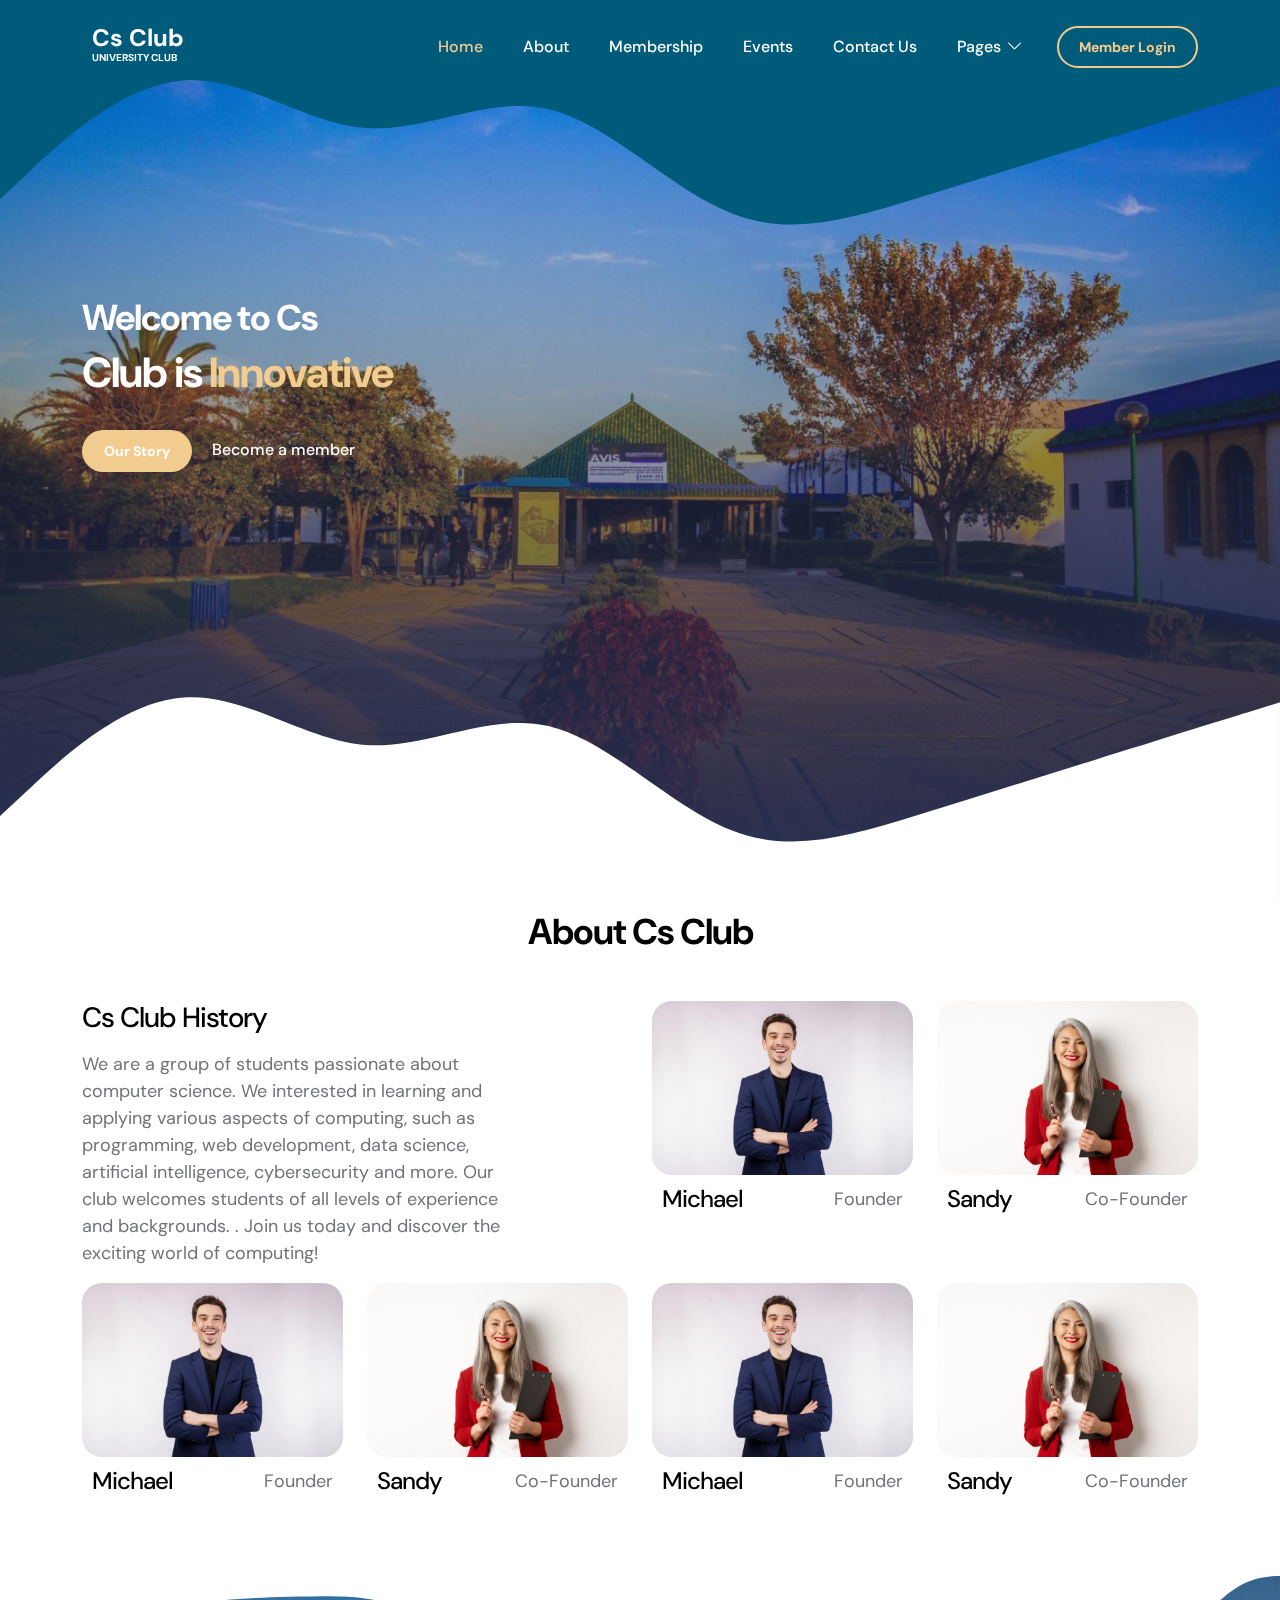
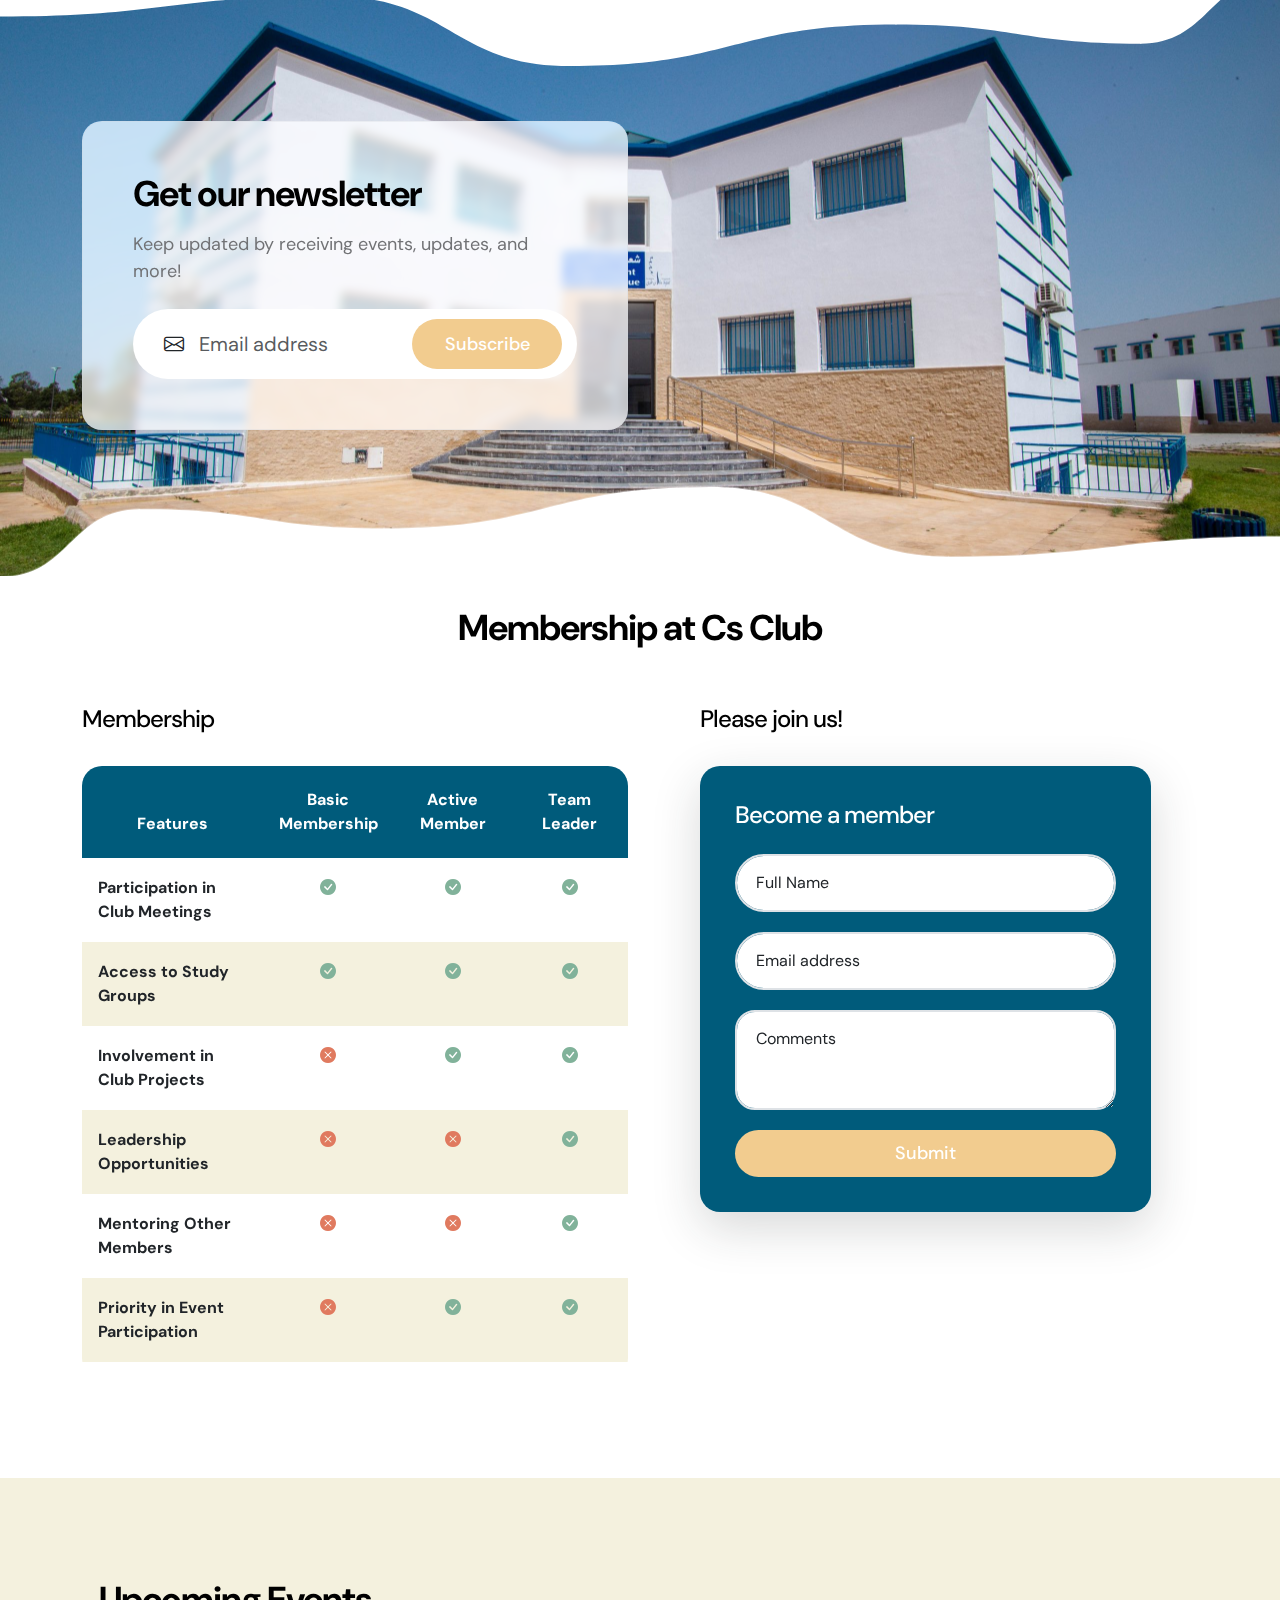
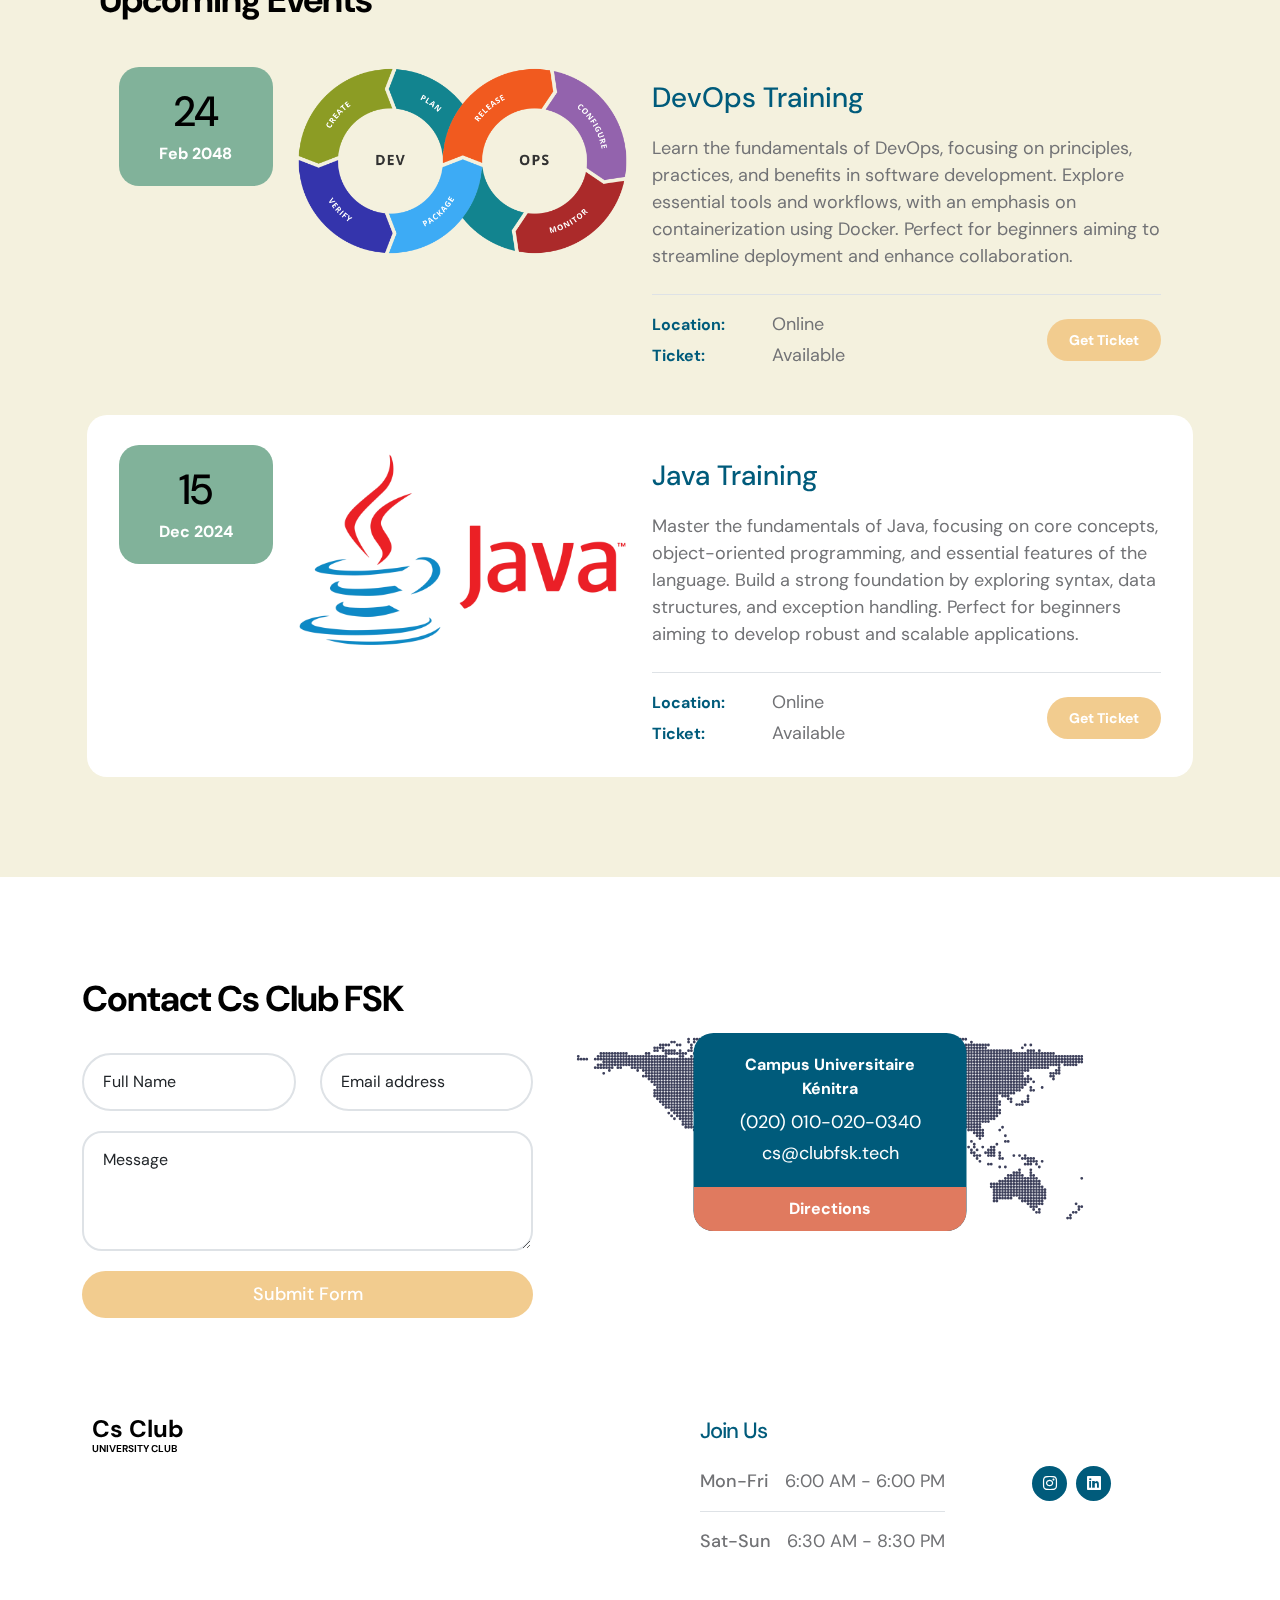
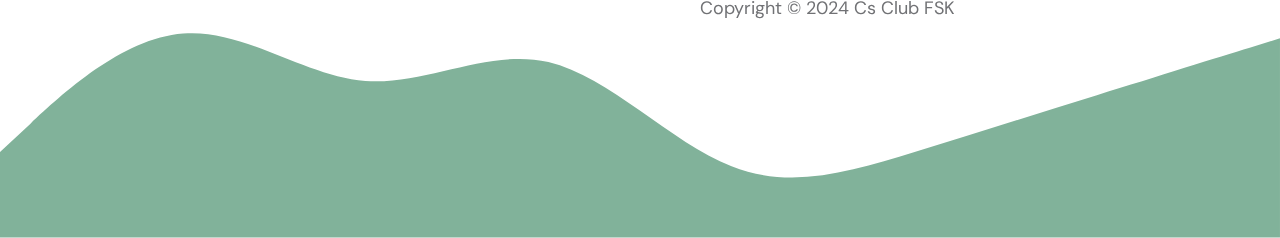
==== commit f7faa0e5: "update colors" ====
--- a/index.html
+++ b/index.html
@@ -138,7 +138,7 @@
                     </div>
                 </div>
 
-                <svg xmlns="http://www.w3.org/2000/svg" viewBox="0 0 1440 320"><path fill="#007ea7" fill-opacity="1" d="M0,224L34.3,192C68.6,160,137,96,206,90.7C274.3,85,343,139,411,144C480,149,549,107,617,122.7C685.7,139,754,213,823,240C891.4,267,960,245,1029,224C1097.1,203,1166,181,1234,160C1302.9,139,1371,117,1406,106.7L1440,96L1440,320L1405.7,320C1371.4,320,1303,320,1234,320C1165.7,320,1097,320,1029,320C960,320,891,320,823,320C754.3,320,686,320,617,320C548.6,320,480,320,411,320C342.9,320,274,320,206,320C137.1,320,69,320,34,320L0,320Z"></path></svg>
+                <svg xmlns="http://www.w3.org/2000/svg" viewBox="0 0 1440 320"><path fill="#005B7B" fill-opacity="1" d="M0,224L34.3,192C68.6,160,137,96,206,90.7C274.3,85,343,139,411,144C480,149,549,107,617,122.7C685.7,139,754,213,823,240C891.4,267,960,245,1029,224C1097.1,203,1166,181,1234,160C1302.9,139,1371,117,1406,106.7L1440,96L1440,320L1405.7,320C1371.4,320,1303,320,1234,320C1165.7,320,1097,320,1029,320C960,320,891,320,823,320C754.3,320,686,320,617,320C548.6,320,480,320,411,320C342.9,320,274,320,206,320C137.1,320,69,320,34,320L0,320Z"></path></svg>
             </div>
             
 
@@ -146,7 +146,7 @@
 
                 <div class="section-overlay"></div>
 
-                <svg xmlns="http://www.w3.org/2000/svg" viewBox="0 0 1440 320"><path fill="#007ea7" fill-opacity="1" d="M0,224L34.3,192C68.6,160,137,96,206,90.7C274.3,85,343,139,411,144C480,149,549,107,617,122.7C685.7,139,754,213,823,240C891.4,267,960,245,1029,224C1097.1,203,1166,181,1234,160C1302.9,139,1371,117,1406,106.7L1440,96L1440,0L1405.7,0C1371.4,0,1303,0,1234,0C1165.7,0,1097,0,1029,0C960,0,891,0,823,0C754.3,0,686,0,617,0C548.6,0,480,0,411,0C342.9,0,274,0,206,0C137.1,0,69,0,34,0L0,0Z"></path></svg>
+                <svg xmlns="http://www.w3.org/2000/svg" viewBox="0 0 1440 320"><path fill="#005B7B" fill-opacity="1" d="M0,224L34.3,192C68.6,160,137,96,206,90.7C274.3,85,343,139,411,144C480,149,549,107,617,122.7C685.7,139,754,213,823,240C891.4,267,960,245,1029,224C1097.1,203,1166,181,1234,160C1302.9,139,1371,117,1406,106.7L1440,96L1440,0L1405.7,0C1371.4,0,1303,0,1234,0C1165.7,0,1097,0,1029,0C960,0,891,0,823,0C754.3,0,686,0,617,0C548.6,0,480,0,411,0C342.9,0,274,0,206,0C137.1,0,69,0,34,0L0,0Z"></path></svg>
 
                 <div class="container">
                     <div class="row">
--- a/css/templatemo-tiya-golf-club.css
+++ b/css/templatemo-tiya-golf-club.css
@@ -13,7 +13,7 @@
 :root {
   --white-color:                  #ffffff;
   --primary-color:                #81B29A;
-  --secondary-color:              #007ea7;
+  --secondary-color:              #005B7B;
   --section-bg-color:             #F4F1DE;
   --custom-btn-bg-color:          #F2CC8F;
   --custom-btn-bg-hover-color:    #E07A5F;
@@ -438,7 +438,7 @@
 }
 
 .sticky-wrapper.is-sticky .navbar {
-  background-color: #007ea7;
+  background-color: #005B7B;
 }
 
 .navbar {
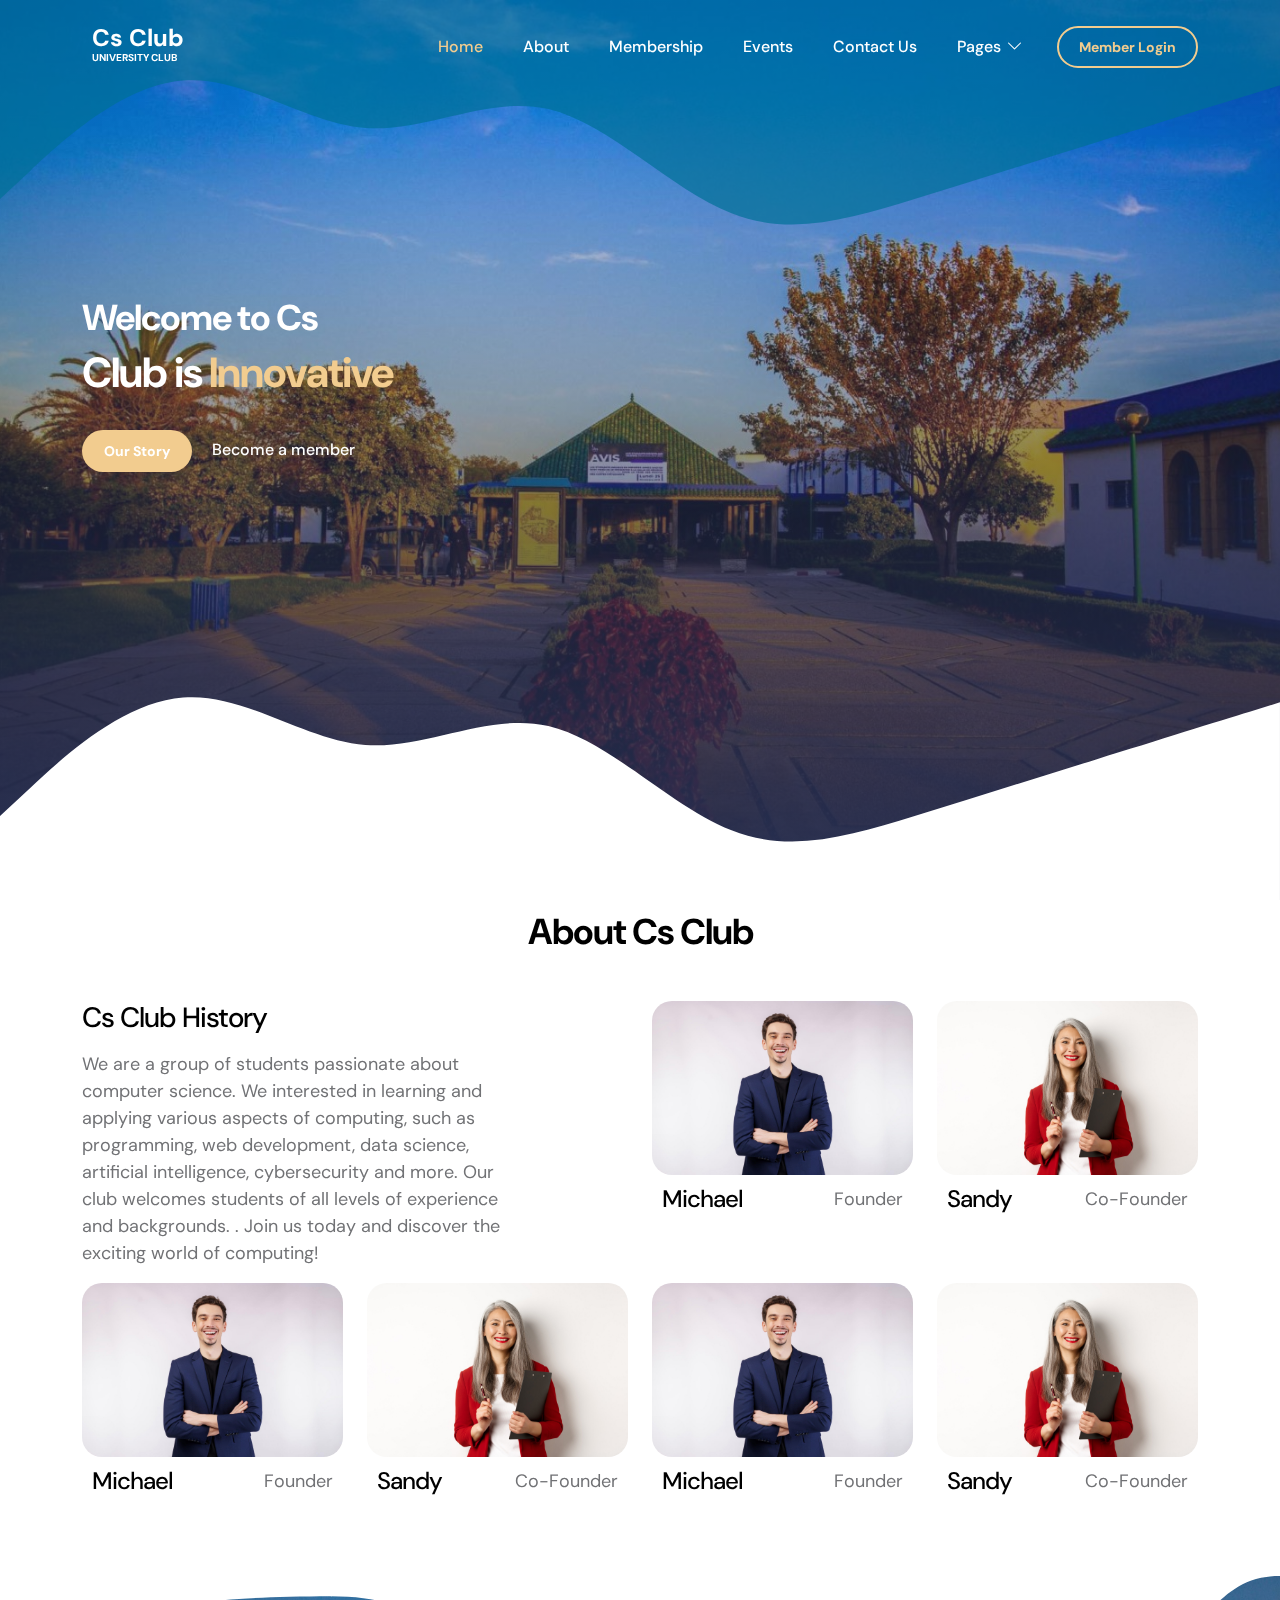
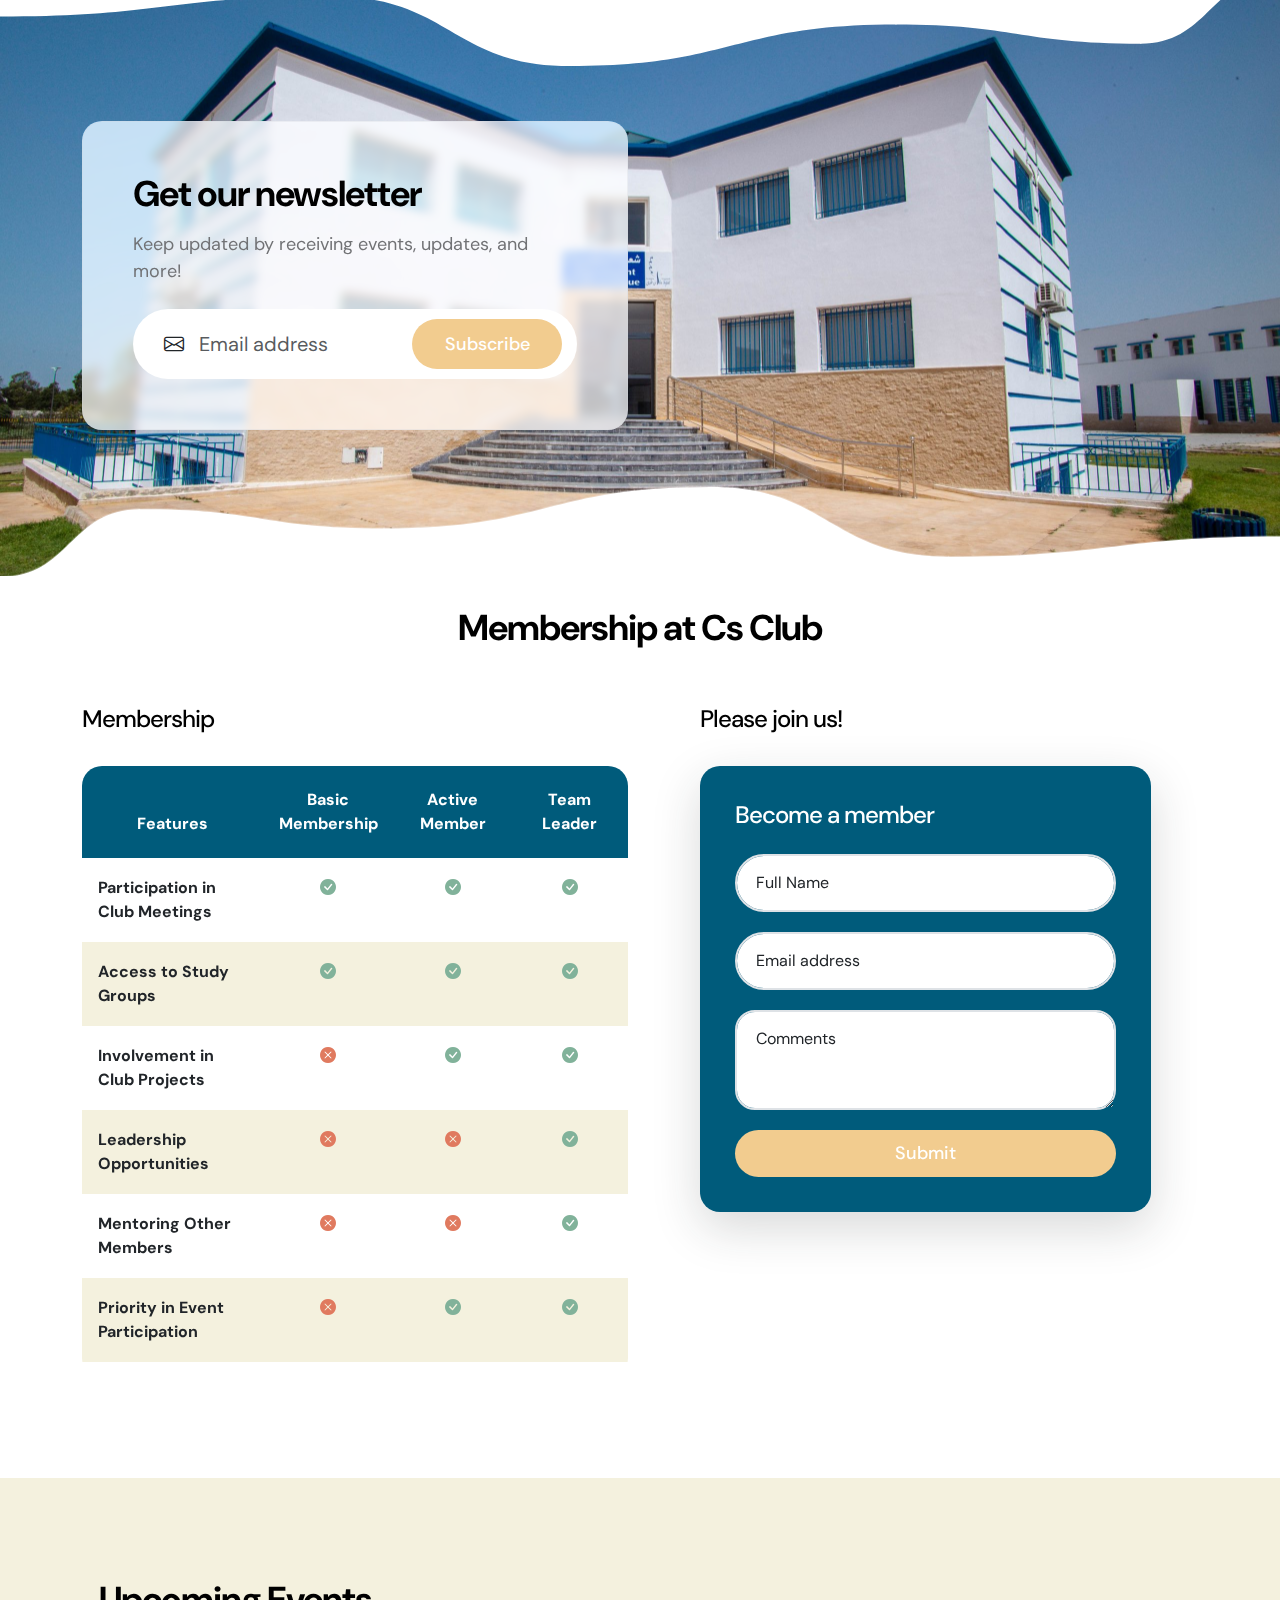
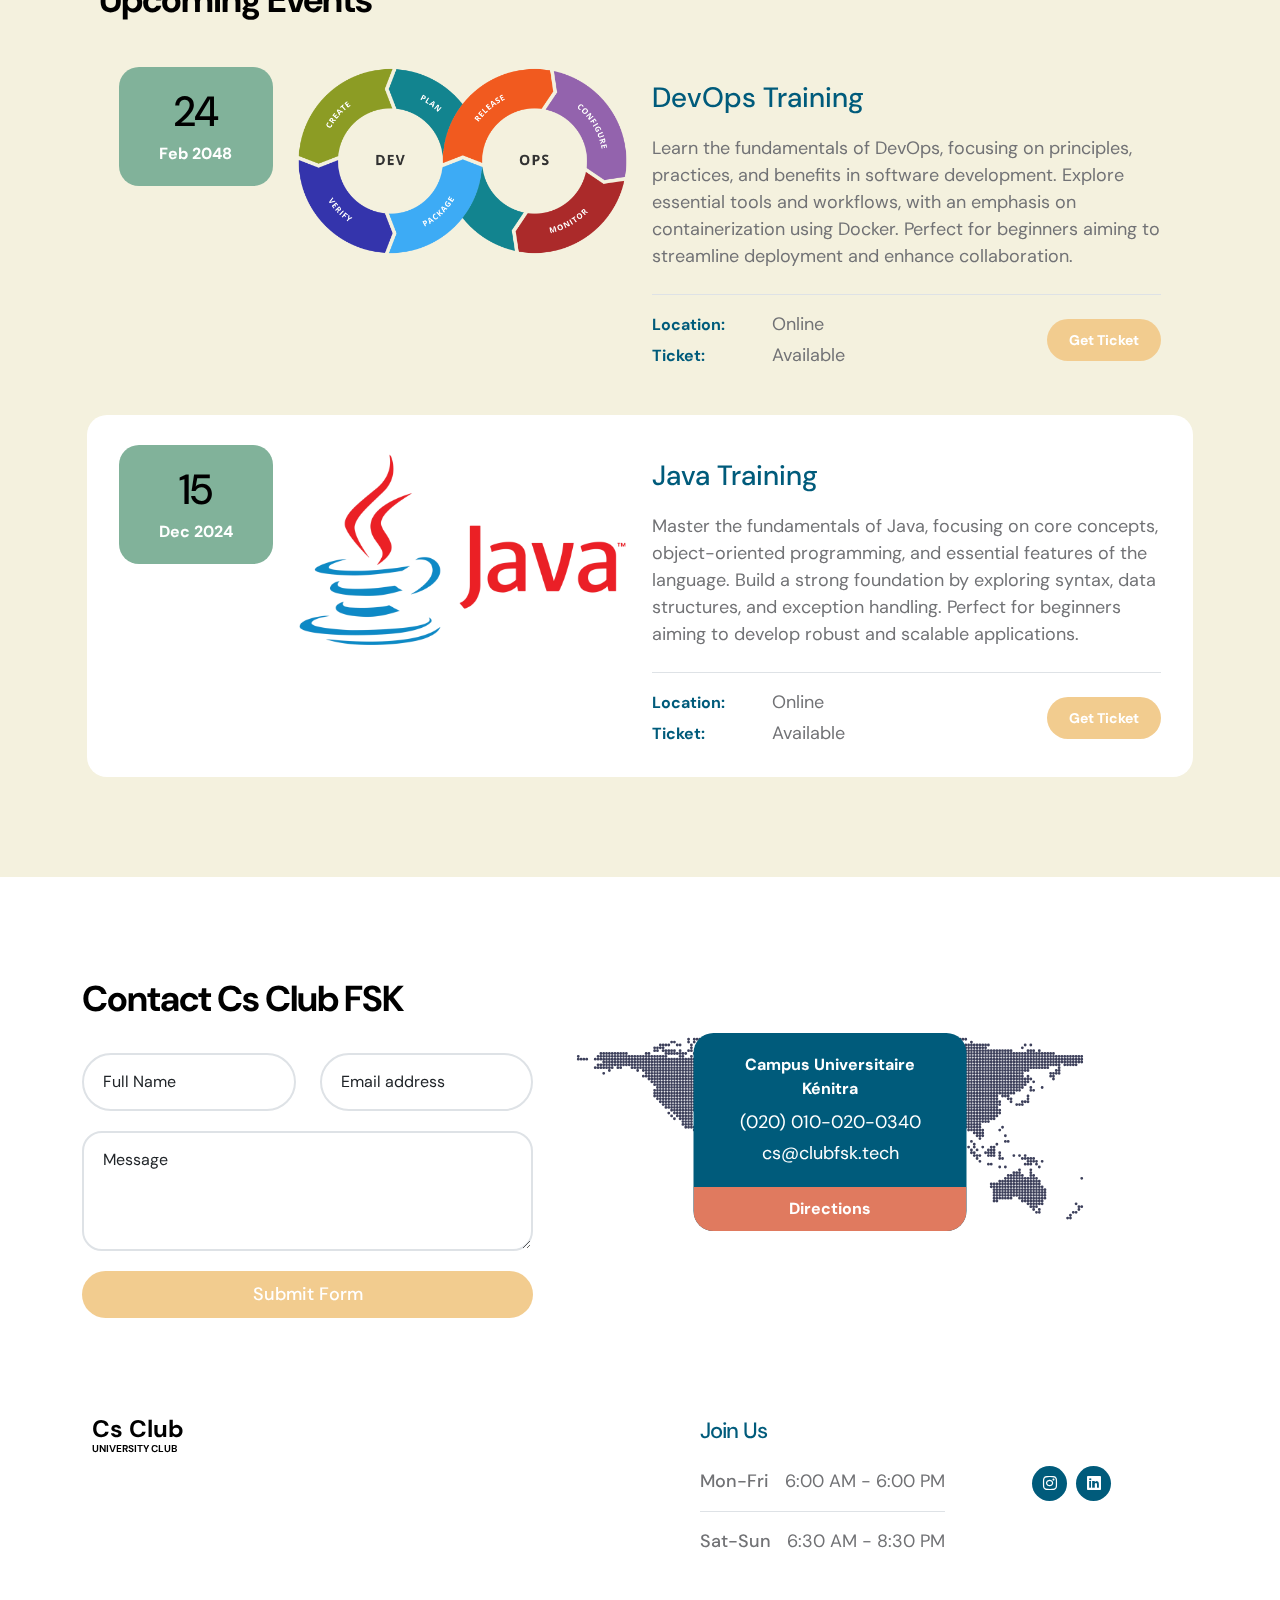
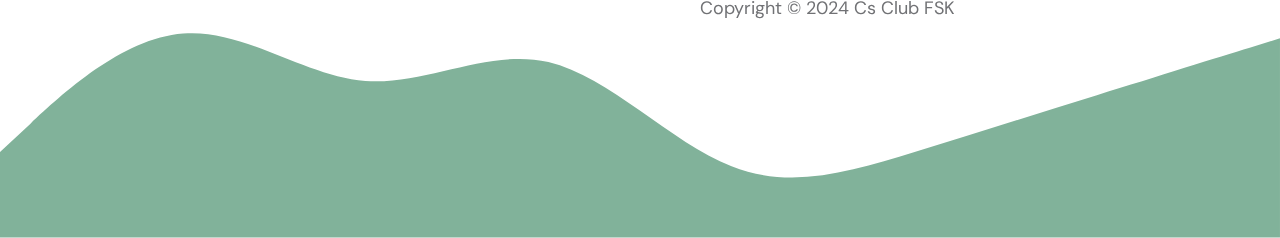
==== commit fd052769: "update colors" ====
--- a/index.html
+++ b/index.html
@@ -146,7 +146,7 @@
 
                 <div class="section-overlay"></div>
 
-                <svg xmlns="http://www.w3.org/2000/svg" viewBox="0 0 1440 320"><path fill="#005B7B" fill-opacity="1" d="M0,224L34.3,192C68.6,160,137,96,206,90.7C274.3,85,343,139,411,144C480,149,549,107,617,122.7C685.7,139,754,213,823,240C891.4,267,960,245,1029,224C1097.1,203,1166,181,1234,160C1302.9,139,1371,117,1406,106.7L1440,96L1440,0L1405.7,0C1371.4,0,1303,0,1234,0C1165.7,0,1097,0,1029,0C960,0,891,0,823,0C754.3,0,686,0,617,0C548.6,0,480,0,411,0C342.9,0,274,0,206,0C137.1,0,69,0,34,0L0,0Z"></path></svg>
+                <svg xmlns="http://www.w3.org/2000/svg" viewBox="0 0 1440 320"><path fill="#007097" fill-opacity="0.7" d="M0,224L34.3,192C68.6,160,137,96,206,90.7C274.3,85,343,139,411,144C480,149,549,107,617,122.7C685.7,139,754,213,823,240C891.4,267,960,245,1029,224C1097.1,203,1166,181,1234,160C1302.9,139,1371,117,1406,106.7L1440,96L1440,0L1405.7,0C1371.4,0,1303,0,1234,0C1165.7,0,1097,0,1029,0C960,0,891,0,823,0C754.3,0,686,0,617,0C548.6,0,480,0,411,0C342.9,0,274,0,206,0C137.1,0,69,0,34,0L0,0Z"></path></svg>
 
                 <div class="container">
                     <div class="row">
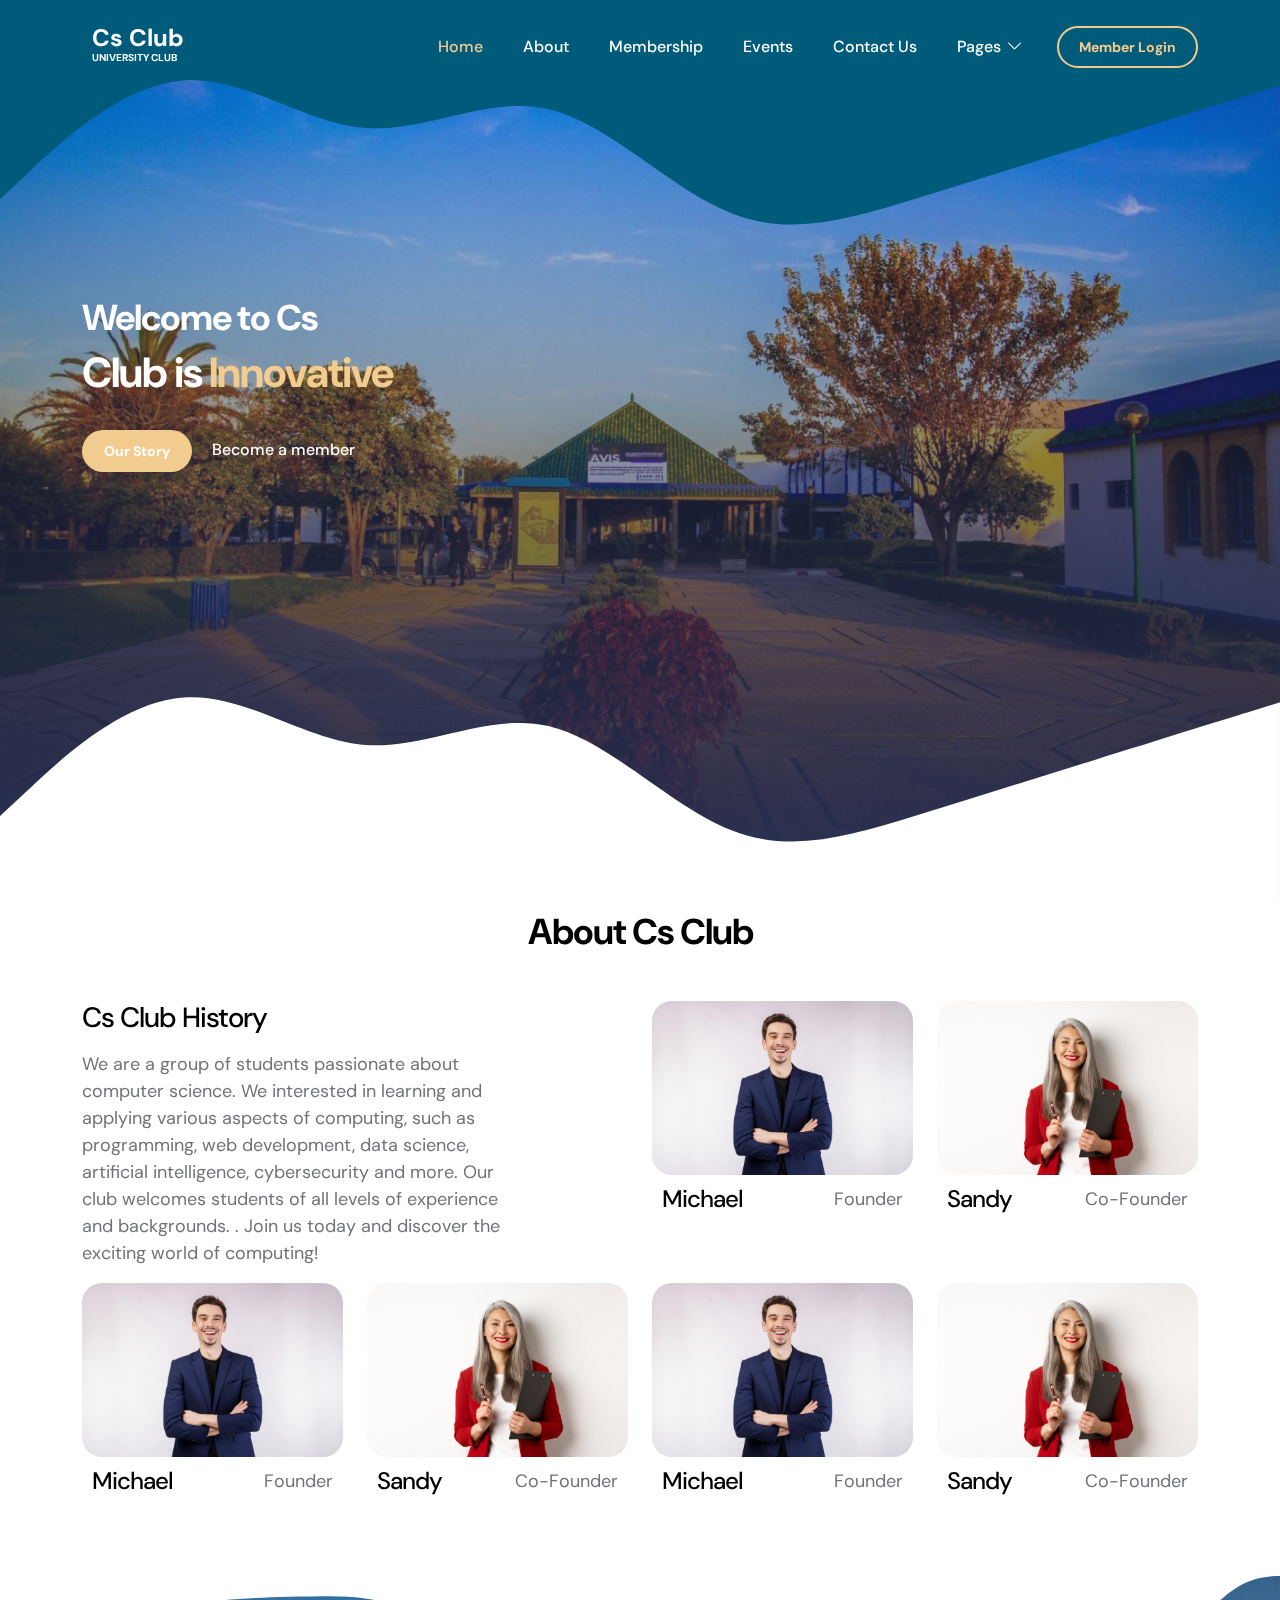
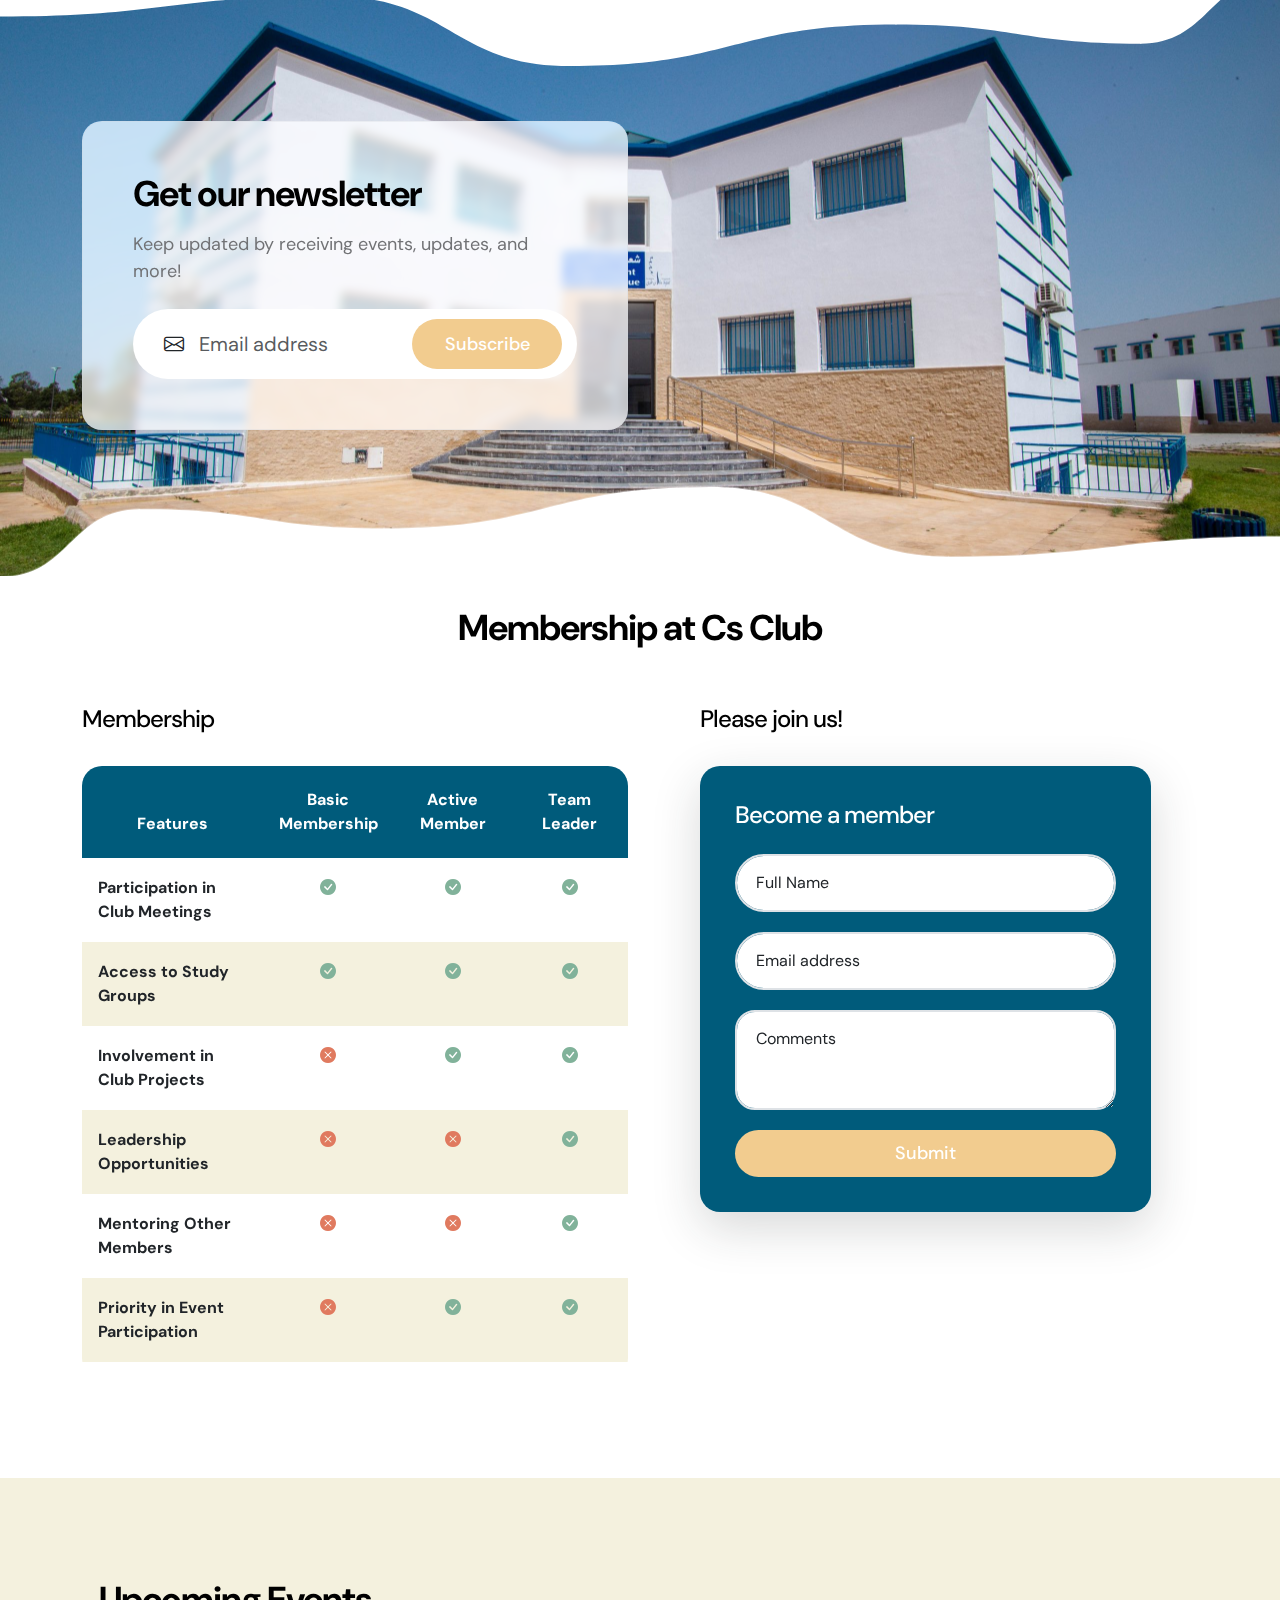
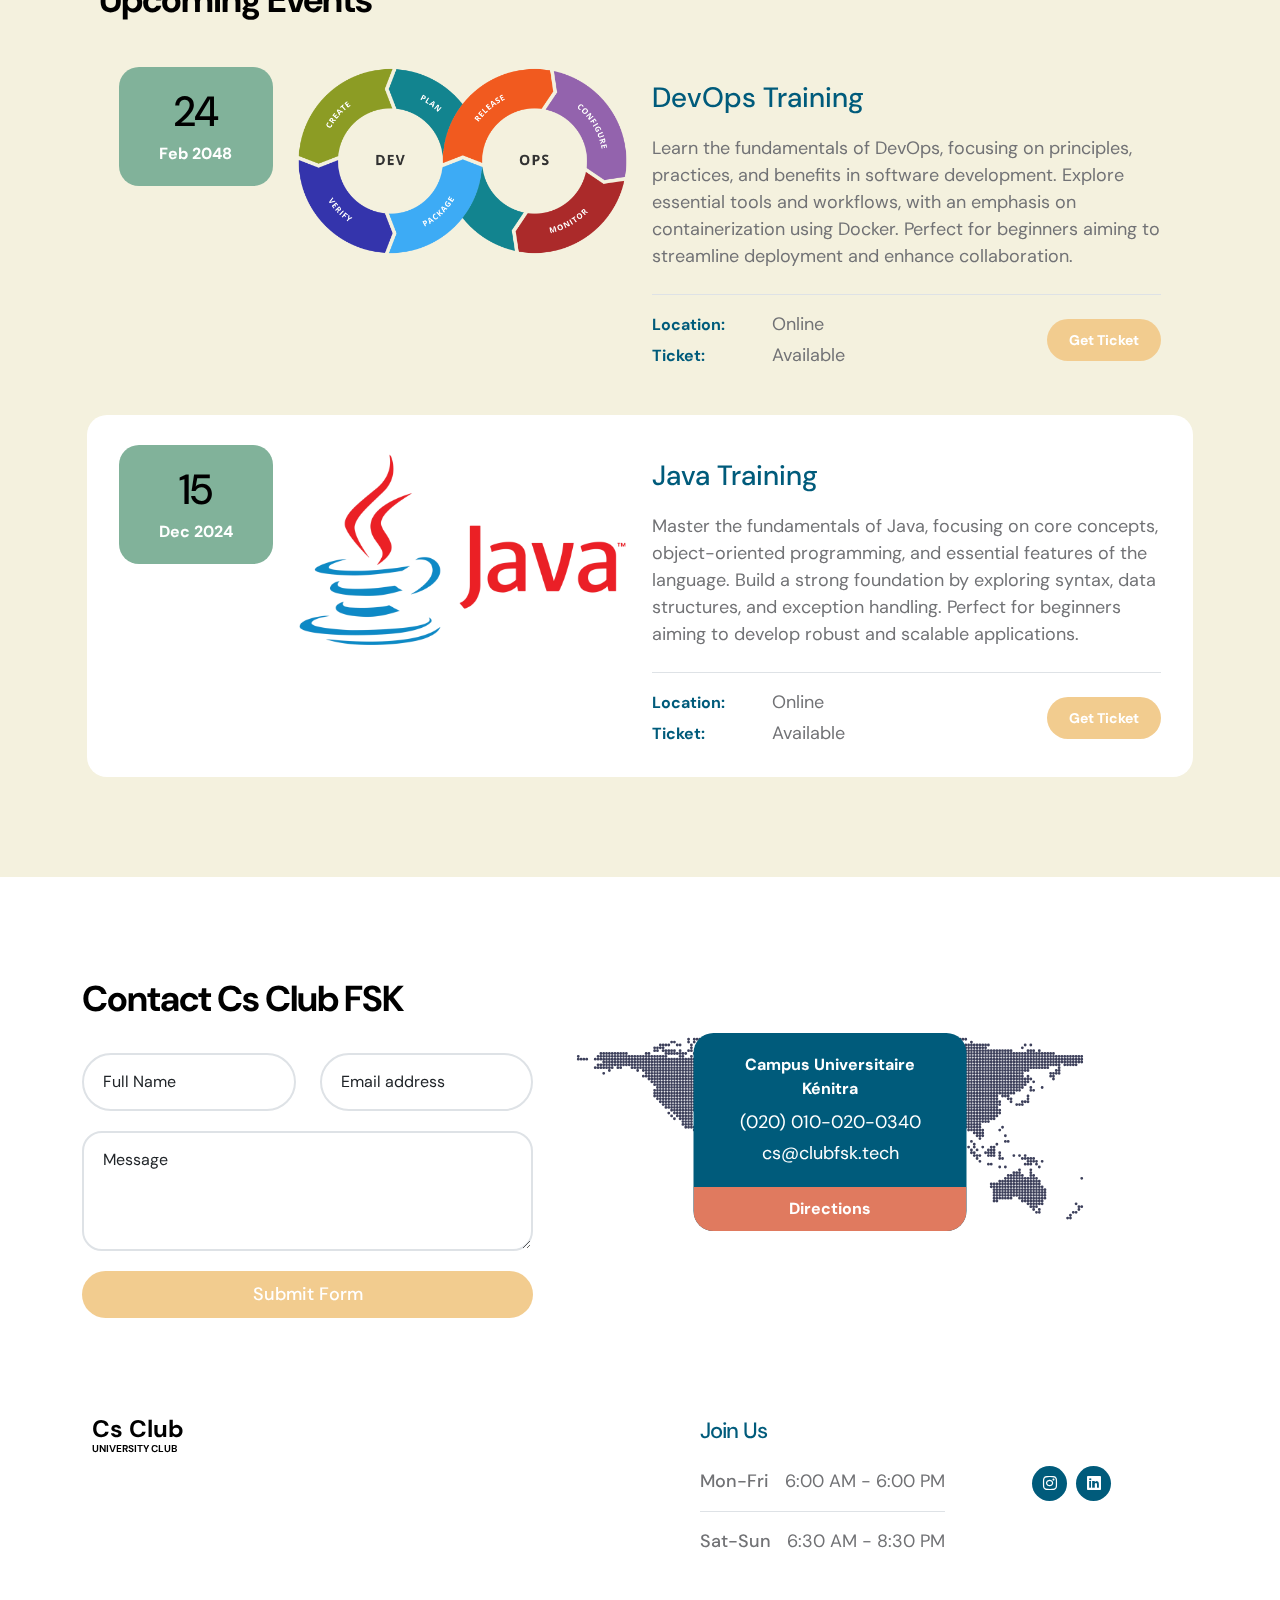
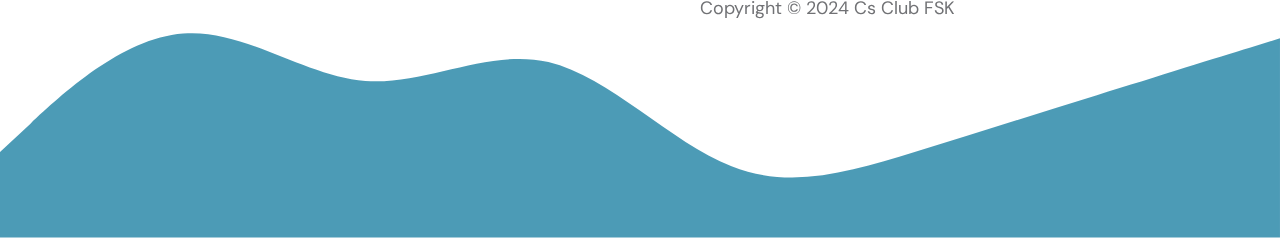
==== commit e8894841: "update colors" ====
--- a/index.html
+++ b/index.html
@@ -146,7 +146,7 @@
 
                 <div class="section-overlay"></div>
 
-                <svg xmlns="http://www.w3.org/2000/svg" viewBox="0 0 1440 320"><path fill="#007097" fill-opacity="0.7" d="M0,224L34.3,192C68.6,160,137,96,206,90.7C274.3,85,343,139,411,144C480,149,549,107,617,122.7C685.7,139,754,213,823,240C891.4,267,960,245,1029,224C1097.1,203,1166,181,1234,160C1302.9,139,1371,117,1406,106.7L1440,96L1440,0L1405.7,0C1371.4,0,1303,0,1234,0C1165.7,0,1097,0,1029,0C960,0,891,0,823,0C754.3,0,686,0,617,0C548.6,0,480,0,411,0C342.9,0,274,0,206,0C137.1,0,69,0,34,0L0,0Z"></path></svg>
+                <svg xmlns="http://www.w3.org/2000/svg" viewBox="0 0 1440 320"><path fill="#005B7B" fill-opacity="1" d="M0,224L34.3,192C68.6,160,137,96,206,90.7C274.3,85,343,139,411,144C480,149,549,107,617,122.7C685.7,139,754,213,823,240C891.4,267,960,245,1029,224C1097.1,203,1166,181,1234,160C1302.9,139,1371,117,1406,106.7L1440,96L1440,0L1405.7,0C1371.4,0,1303,0,1234,0C1165.7,0,1097,0,1029,0C960,0,891,0,823,0C754.3,0,686,0,617,0C548.6,0,480,0,411,0C342.9,0,274,0,206,0C137.1,0,69,0,34,0L0,0Z"></path></svg>
 
                 <div class="container">
                     <div class="row">
@@ -795,7 +795,7 @@
                 </div>
             </div>
 
-            <svg xmlns="http://www.w3.org/2000/svg" viewBox="0 0 1440 320"><path fill="#81B29A" fill-opacity="1" d="M0,224L34.3,192C68.6,160,137,96,206,90.7C274.3,85,343,139,411,144C480,149,549,107,617,122.7C685.7,139,754,213,823,240C891.4,267,960,245,1029,224C1097.1,203,1166,181,1234,160C1302.9,139,1371,117,1406,106.7L1440,96L1440,320L1405.7,320C1371.4,320,1303,320,1234,320C1165.7,320,1097,320,1029,320C960,320,891,320,823,320C754.3,320,686,320,617,320C548.6,320,480,320,411,320C342.9,320,274,320,206,320C137.1,320,69,320,34,320L0,320Z"></path></svg>
+            <svg xmlns="http://www.w3.org/2000/svg" viewBox="0 0 1440 320"><path fill="#007097" fill-opacity="0.7" d="M0,224L34.3,192C68.6,160,137,96,206,90.7C274.3,85,343,139,411,144C480,149,549,107,617,122.7C685.7,139,754,213,823,240C891.4,267,960,245,1029,224C1097.1,203,1166,181,1234,160C1302.9,139,1371,117,1406,106.7L1440,96L1440,320L1405.7,320C1371.4,320,1303,320,1234,320C1165.7,320,1097,320,1029,320C960,320,891,320,823,320C754.3,320,686,320,617,320C548.6,320,480,320,411,320C342.9,320,274,320,206,320C137.1,320,69,320,34,320L0,320Z"></path></svg>
         </footer>
 
 
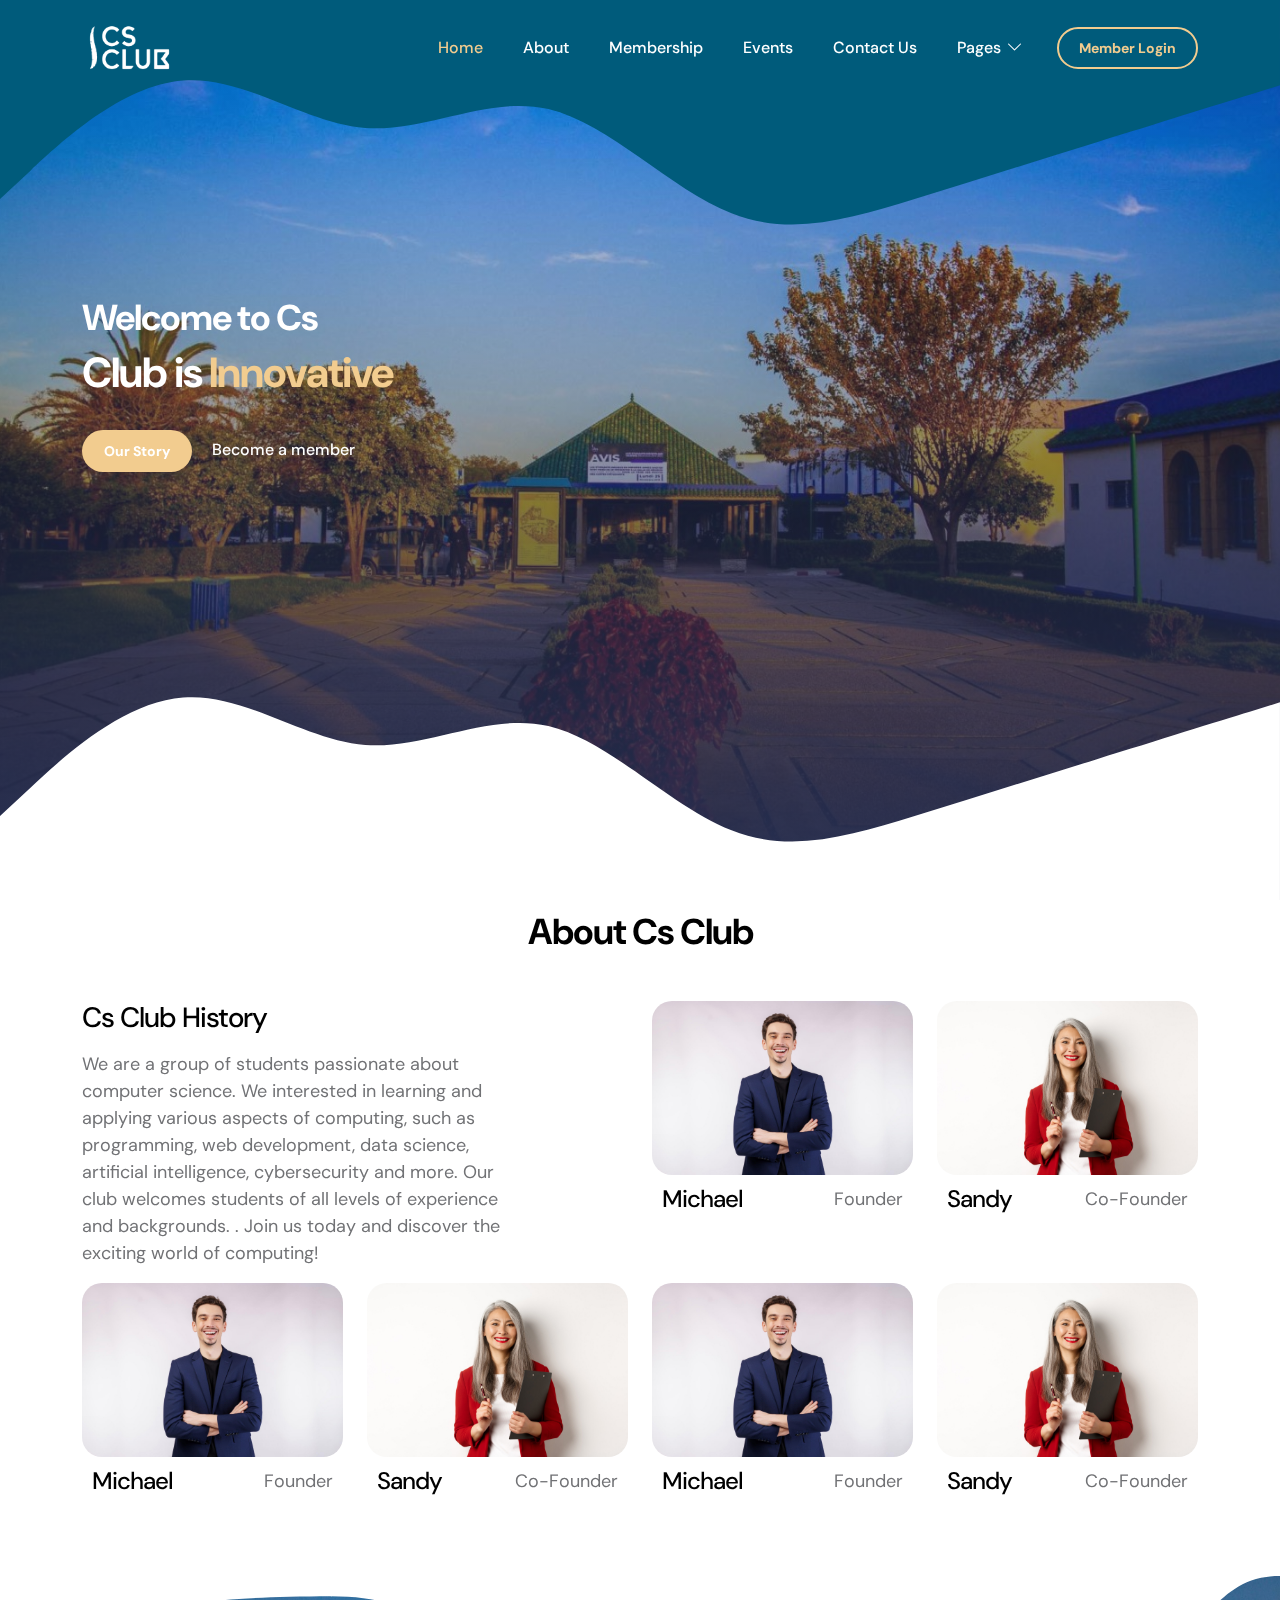
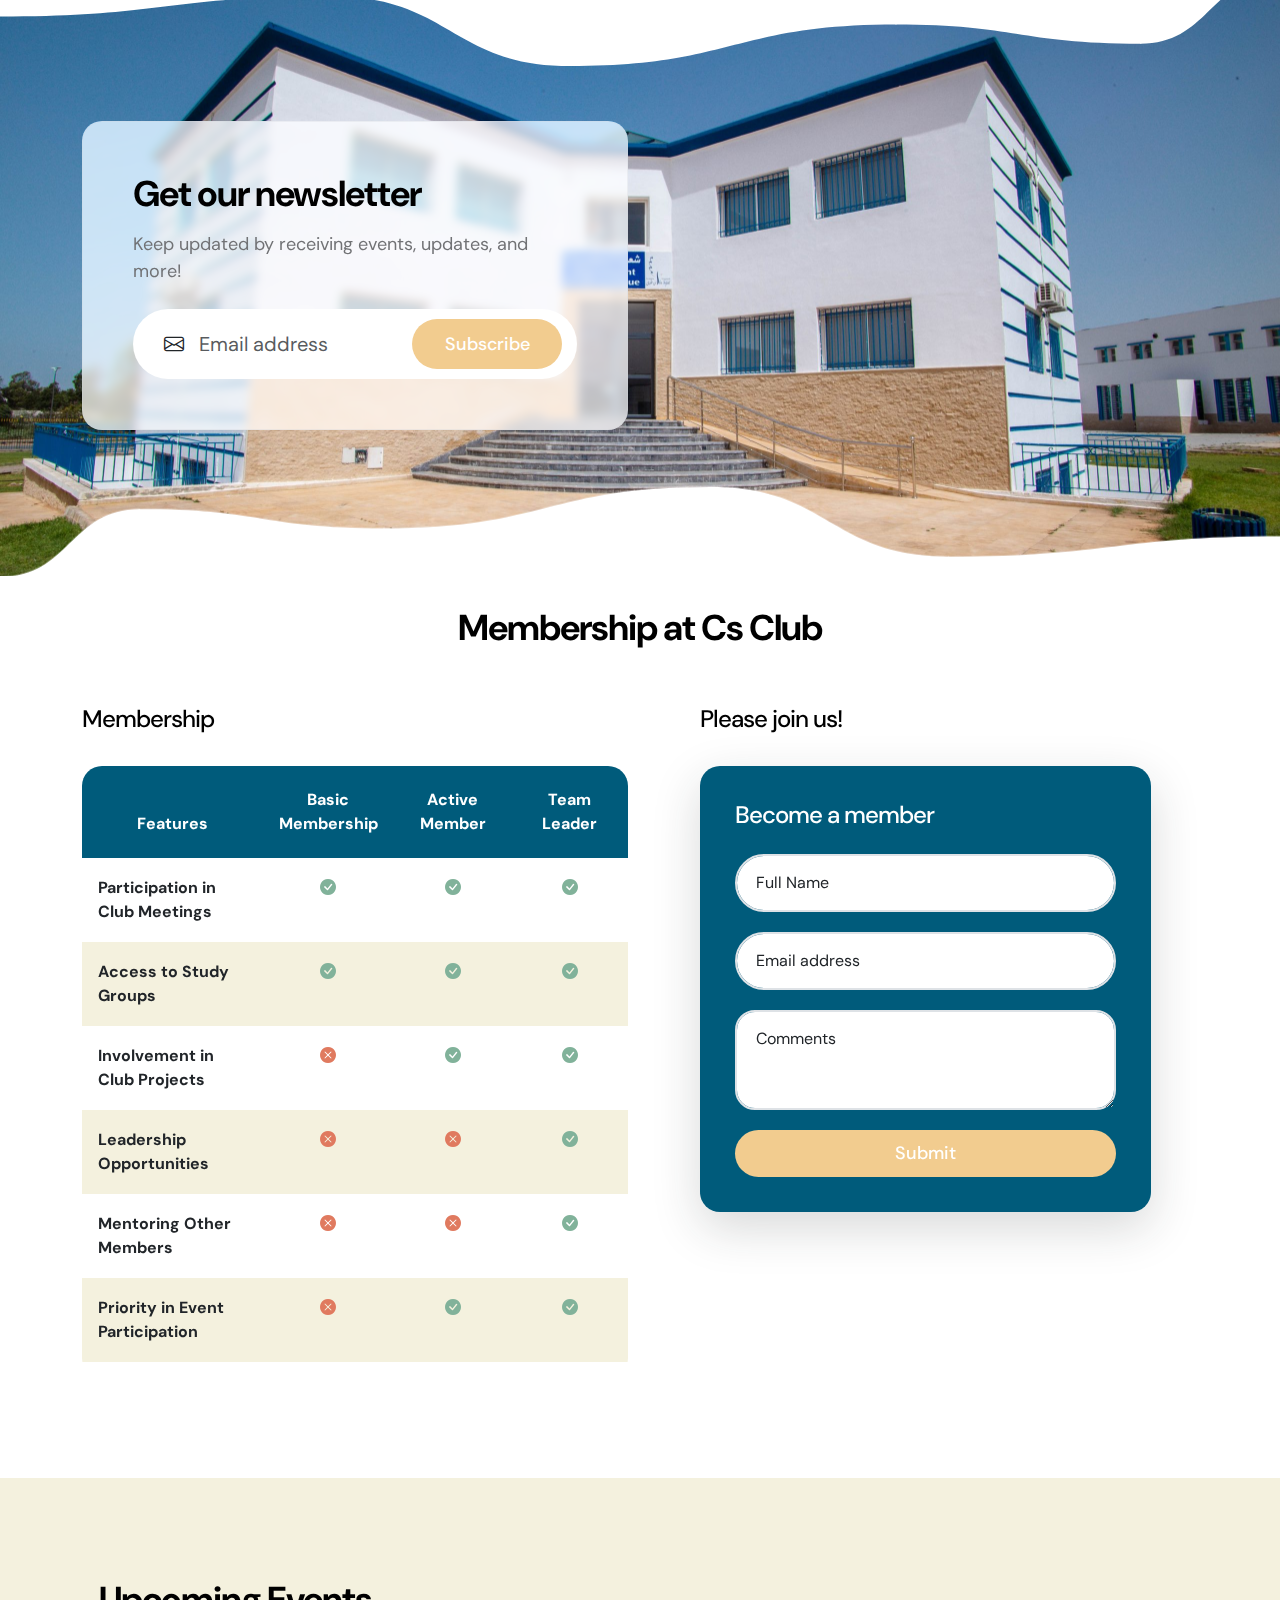
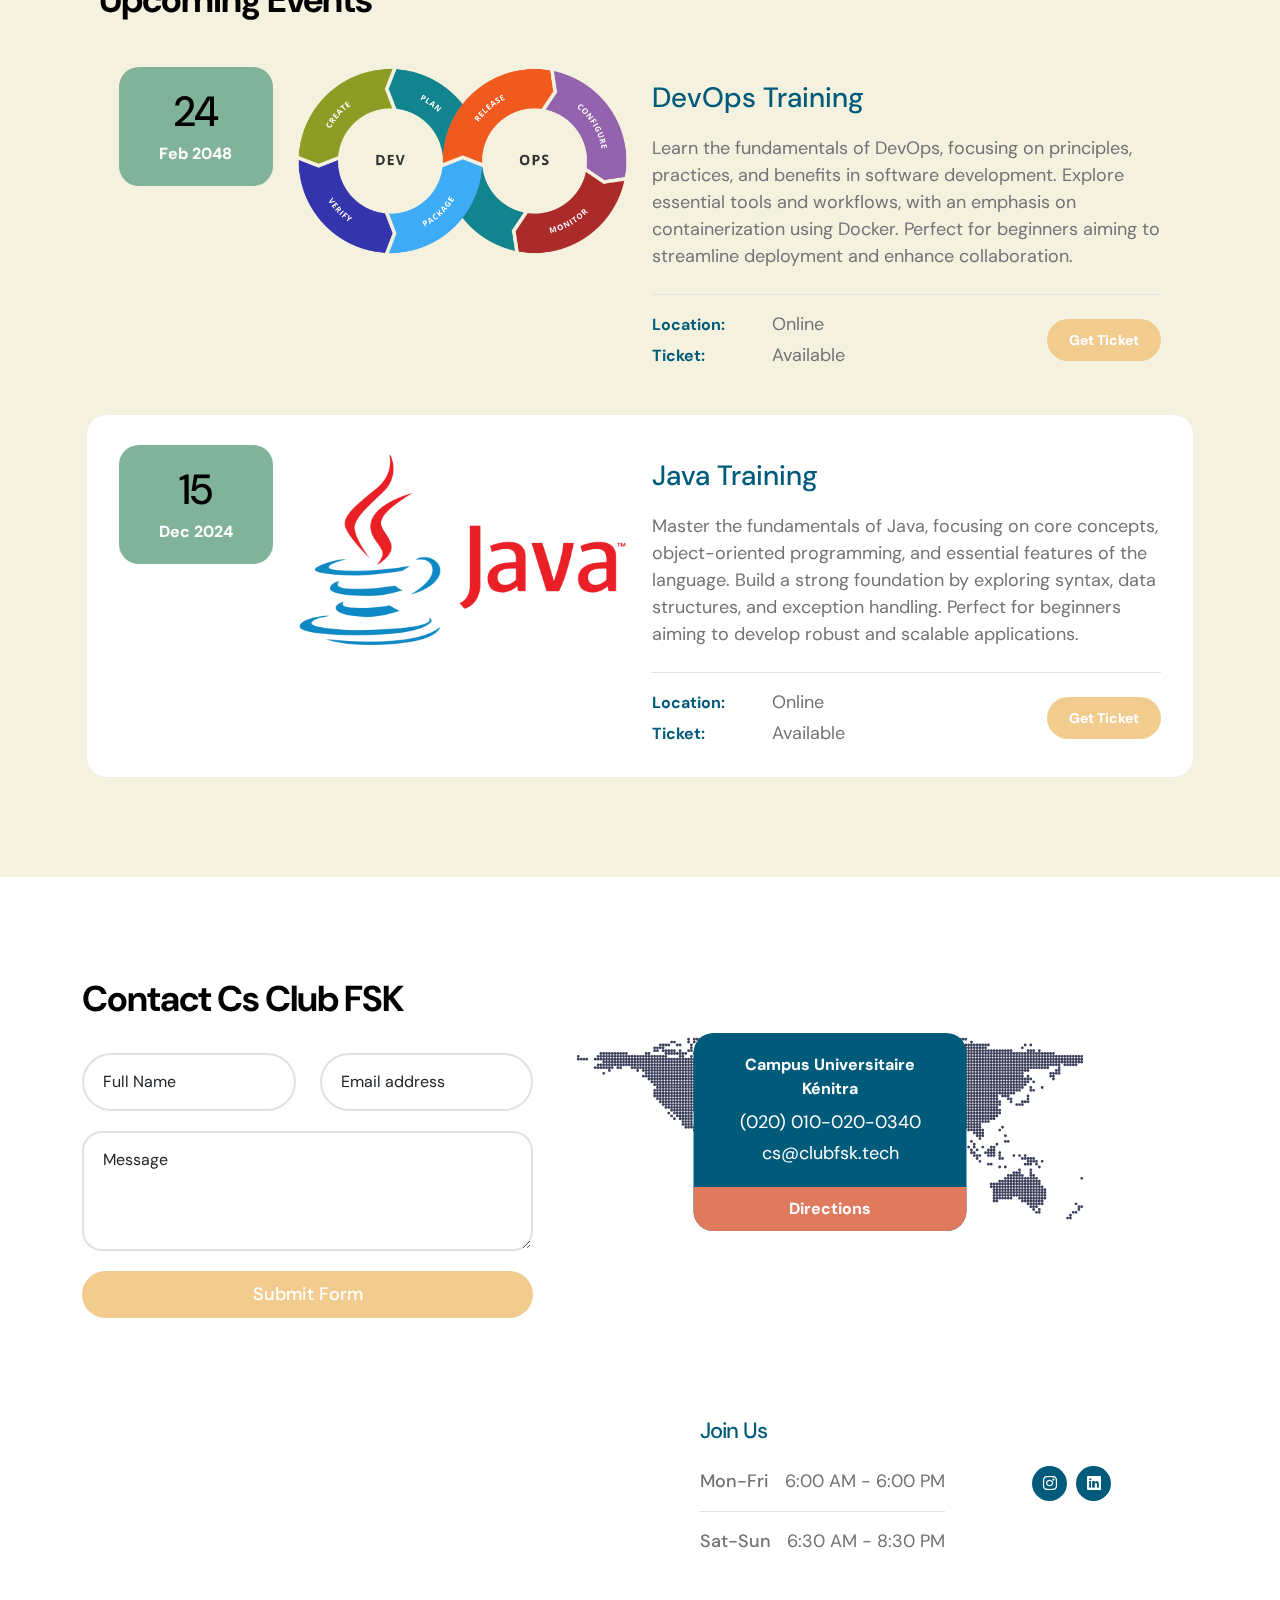
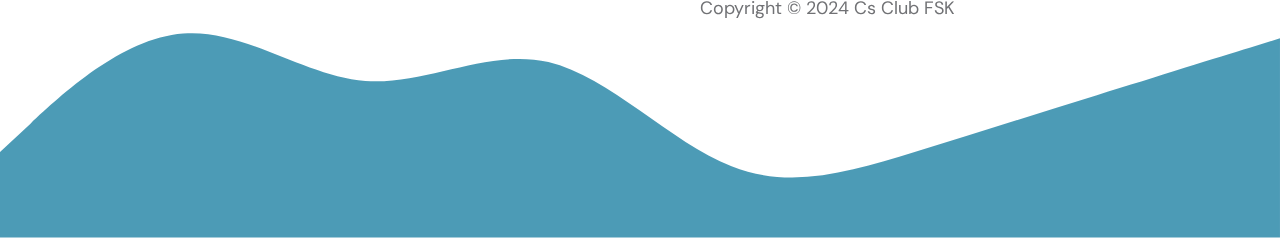
==== commit 689b2ce6: "update" ====
--- a/index.html
+++ b/index.html
@@ -31,11 +31,11 @@
             <nav class="navbar navbar-expand-lg">                
                 <div class="container">
                     <a class="navbar-brand d-flex align-items-center" href="index.html">
-<!--                        <img src="images/logo.png" class="navbar-brand-image img-fluid" alt="Tiya Golf Club">-->
-                        <span class="navbar-brand-text">
-                            Cs Club
-                            <small>University Club </small>
-                        </span>
+                        <img src="images/logo.png" class="navbar-brand-image" alt="Tiya Golf Club">
+<!--                        <span class="navbar-brand-text">-->
+<!--                            Cs Club-->
+<!--                            <small>University Club </small>-->
+<!--                        </span>-->
                     </a>
 
                     <div class="d-lg-none ms-auto me-3">
@@ -754,11 +754,11 @@
 
                     <div class="col-lg-6 col-12 me-auto mb-5 mb-lg-0">
                         <a class="navbar-brand d-flex align-items-center" href="index.html">
-<!--                            <img src="images/logo.png" class="navbar-brand-image img-fluid" alt="">-->
-                            <span class="navbar-brand-text">
-                                Cs Club
-                                <small>University Club</small>
-                            </span>
+                            <img src="images/logo.png" class="navbar-brand-image" alt="">
+<!--                            <span class="navbar-brand-text">-->
+<!--                                Cs Club-->
+<!--                                <small>University Club</small>-->
+<!--                            </span>-->
                         </a>
                     </div>
 
--- a/css/templatemo-tiya-golf-club.css
+++ b/css/templatemo-tiya-golf-club.css
@@ -467,8 +467,8 @@
 }
 
 .navbar-brand-image {
-  width: 48px;
-  height: 48px;
+  width: 100px;
+  height: 56px;
 }
 
 .navbar-brand-text {
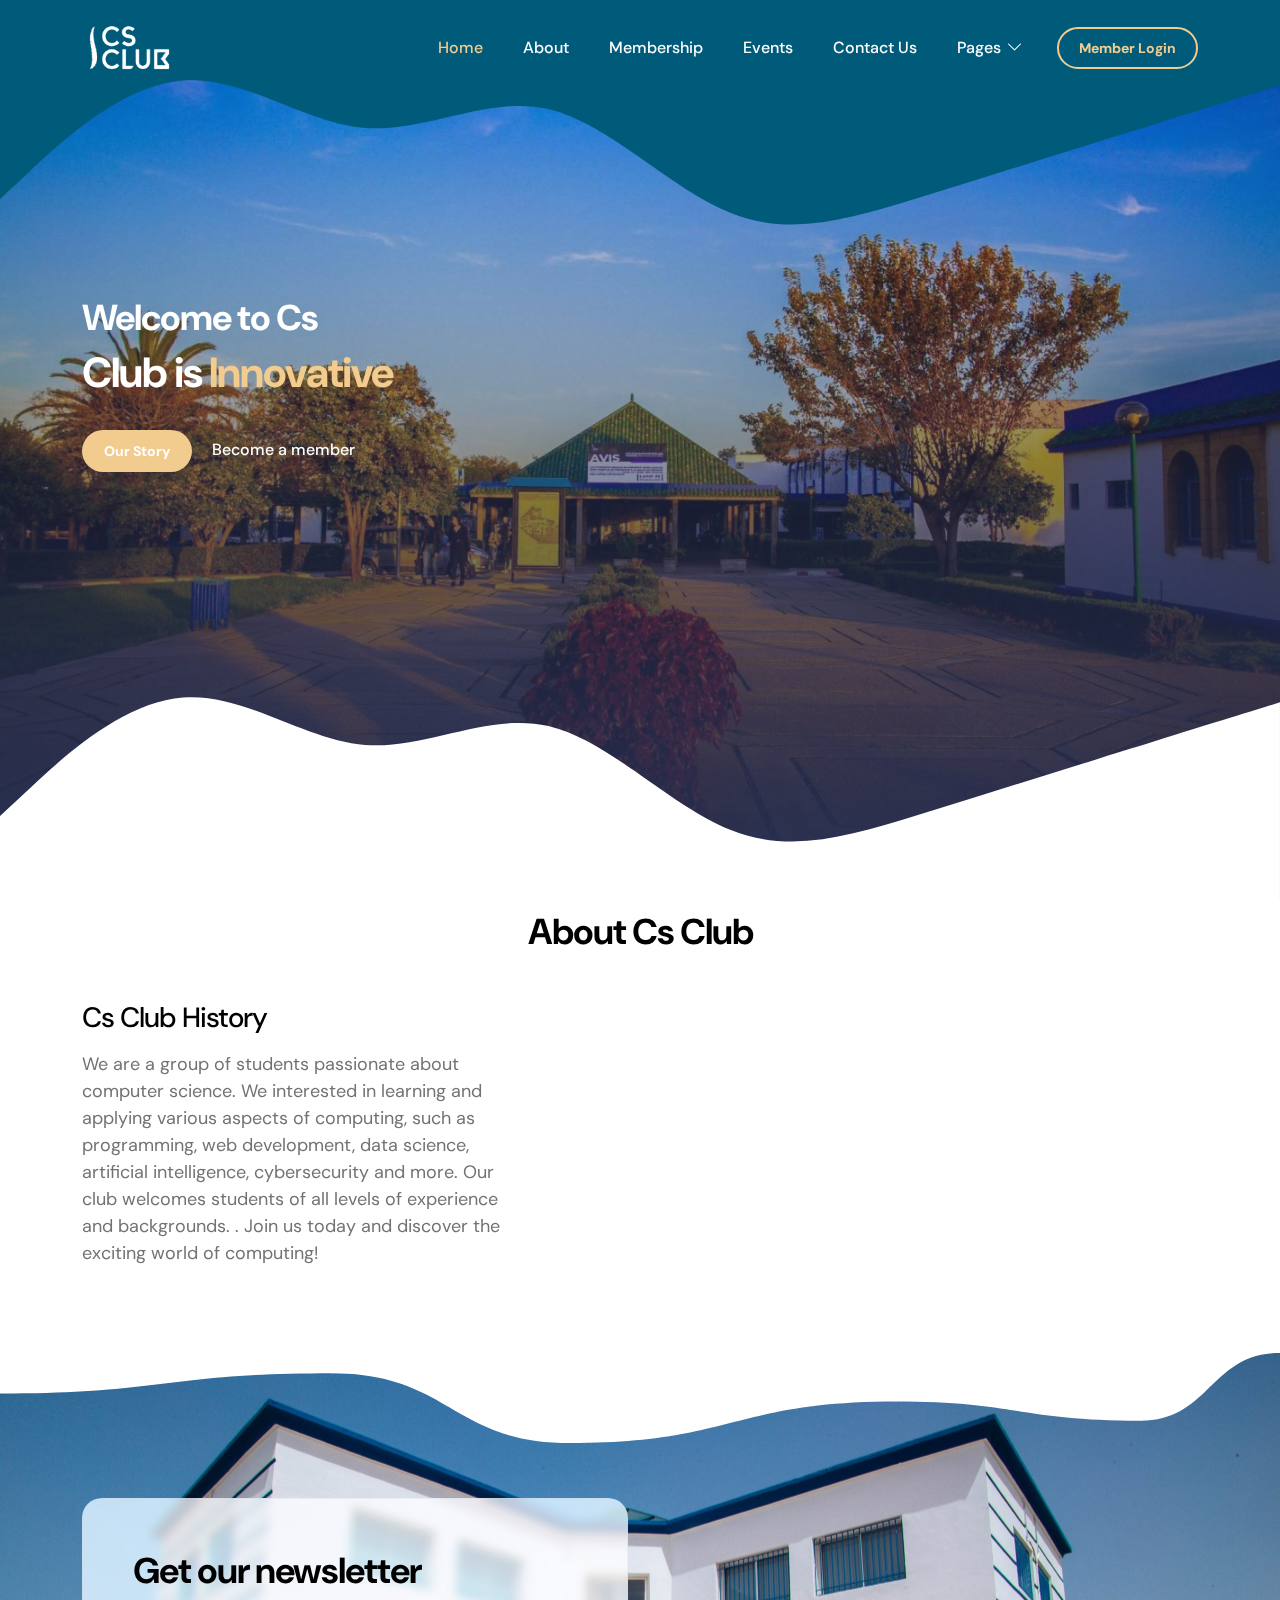
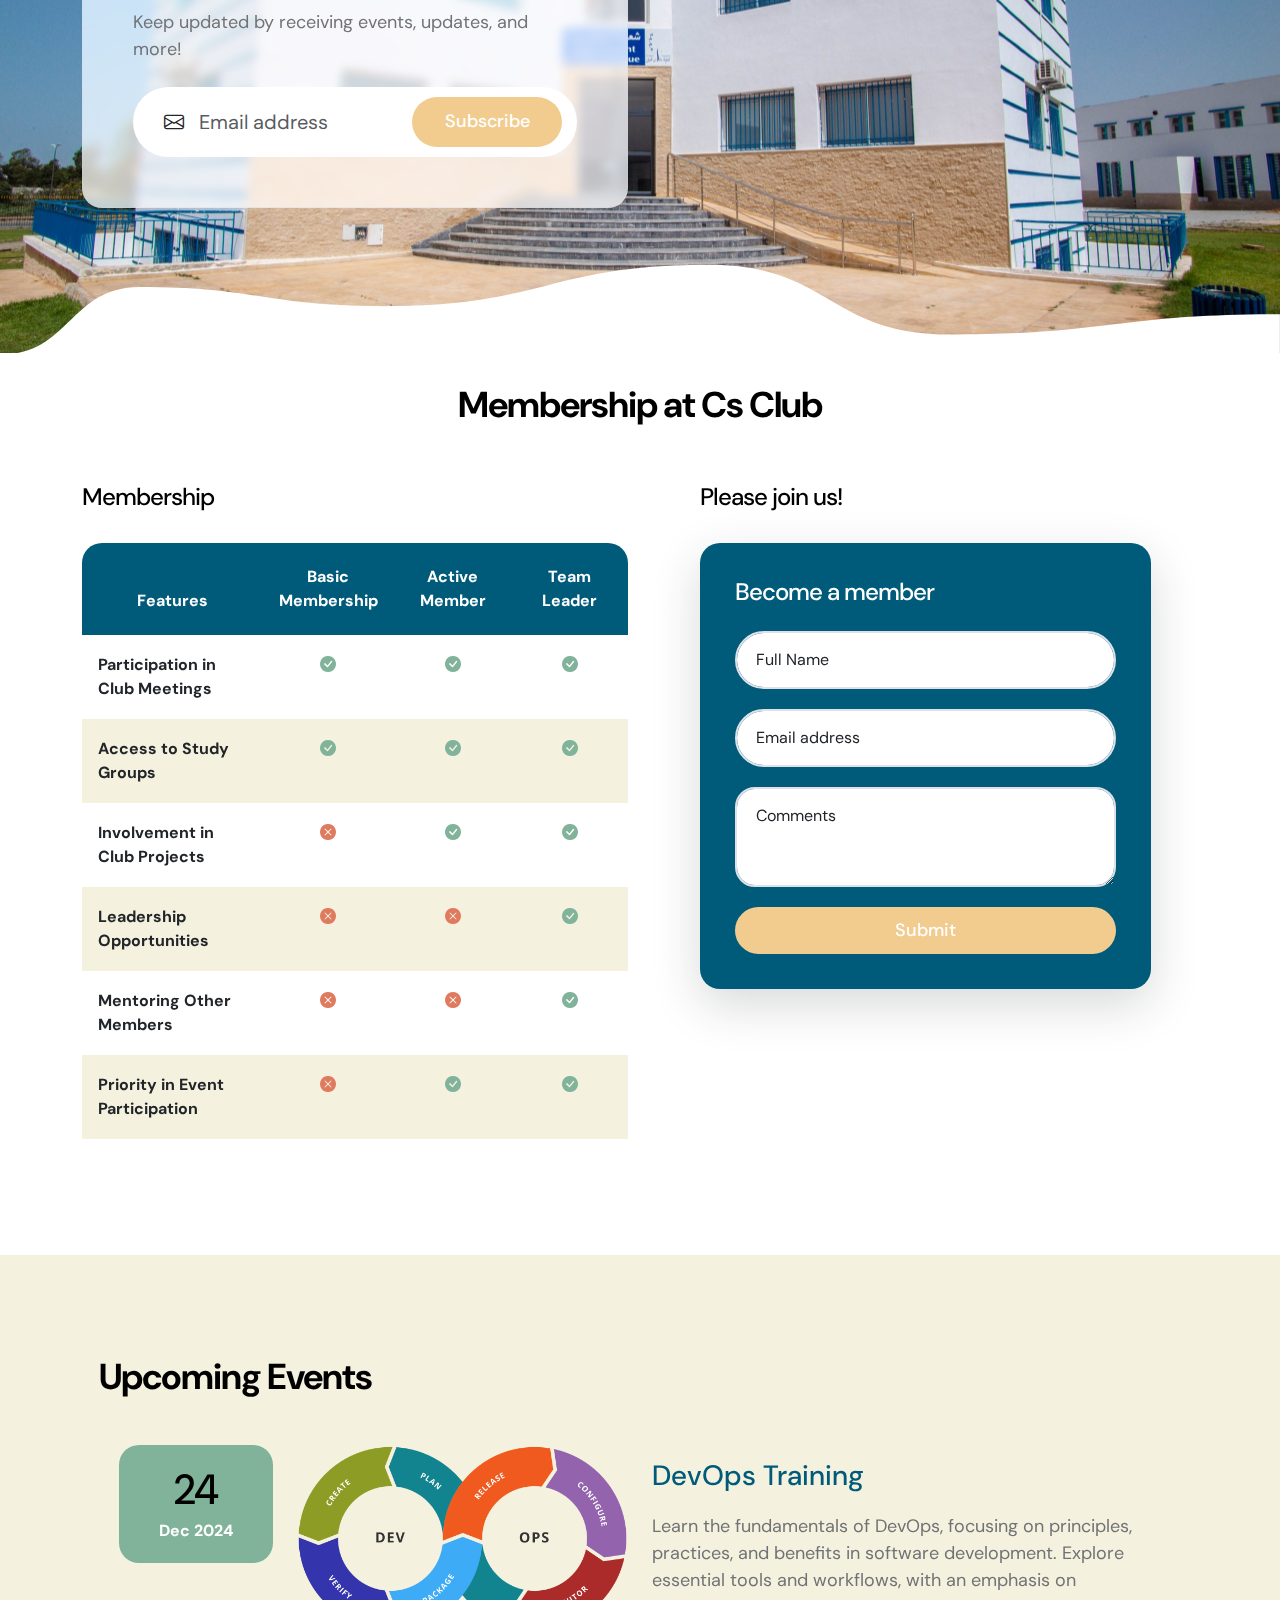
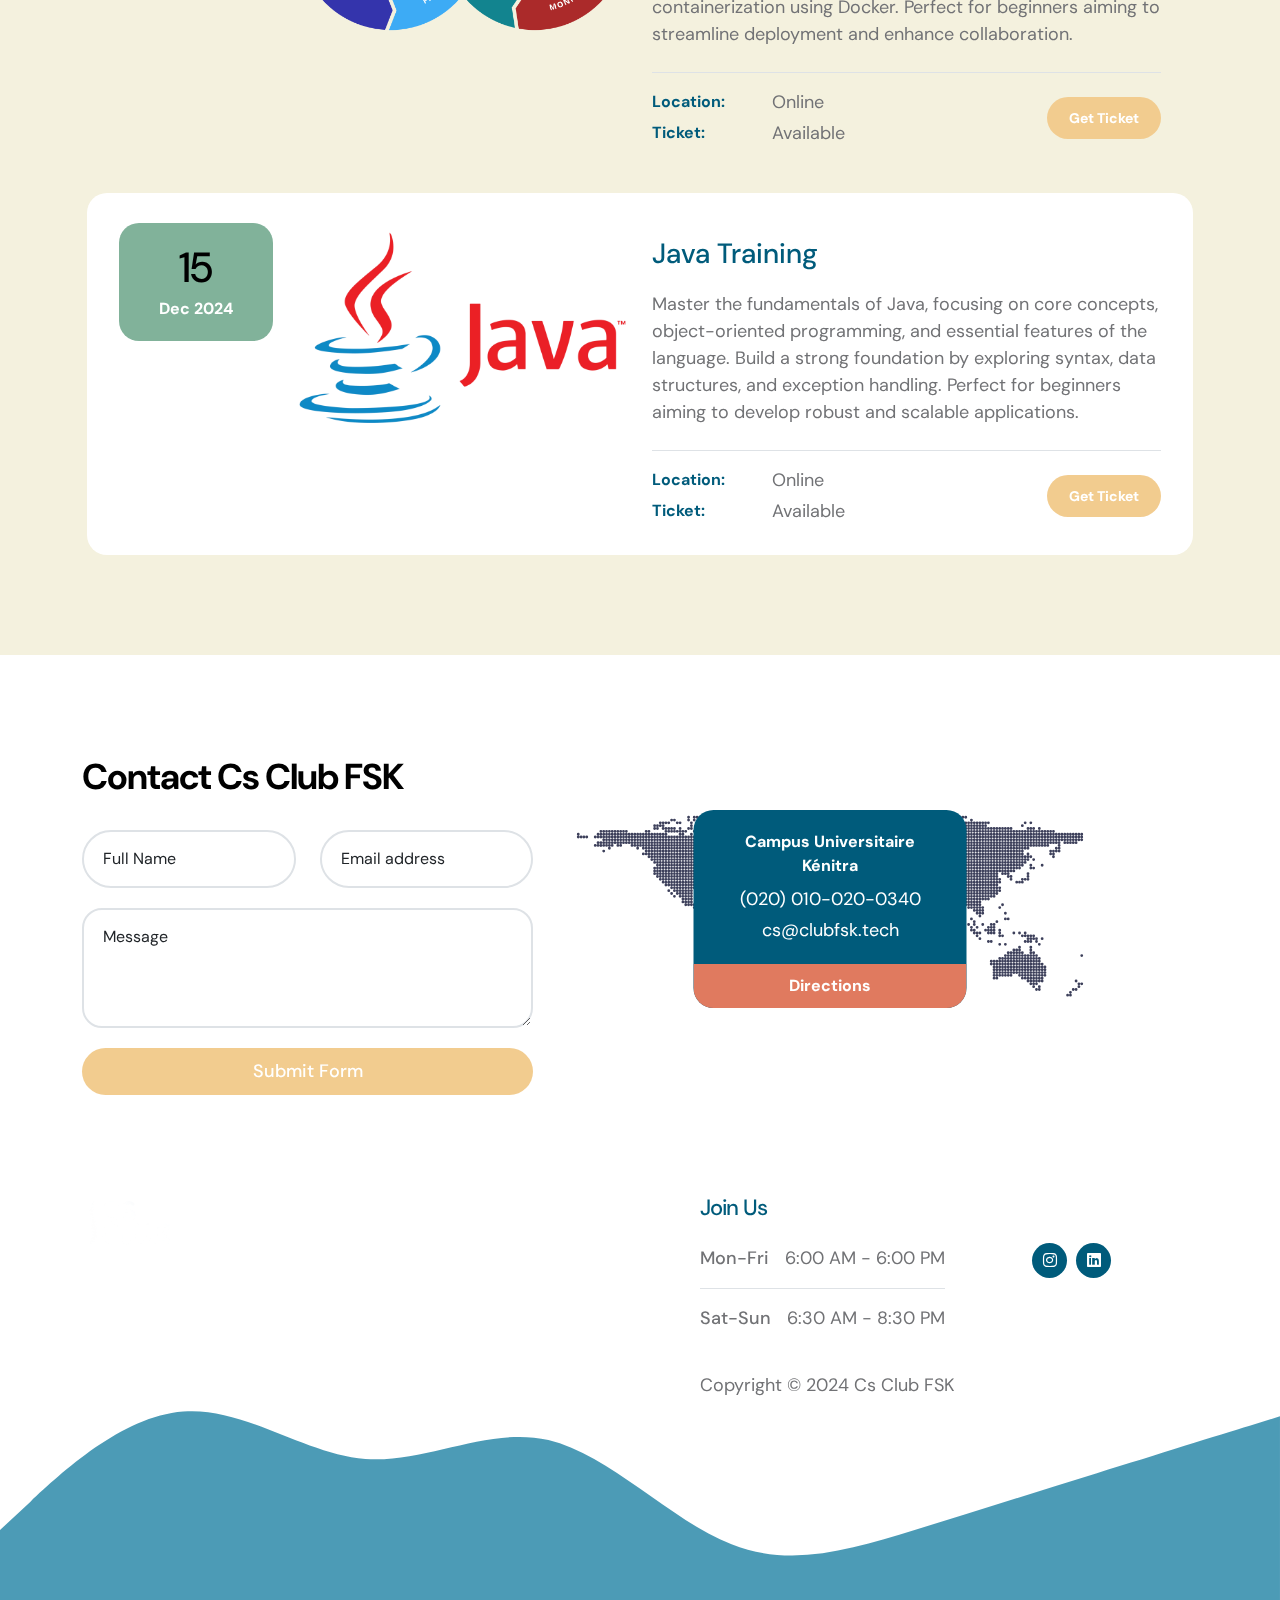
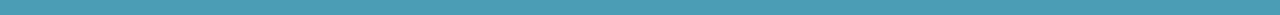
==== commit 5439adcf: "update" ====
--- a/index.html
+++ b/index.html
@@ -197,151 +197,151 @@
                             <p>We are a group of students passionate about computer science. We interested in learning and applying various aspects of computing, such as programming, web development, data science, artificial intelligence, cybersecurity and more. Our club welcomes students of all levels of experience and backgrounds. . Join us today and discover the exciting world of computing!</p>
                         </div>
 
-                        <div class="col-lg-3 col-md-6 col-12 mb-4 mb-lg-0 mb-md-0">
-                            <div class="member-block">
-                                <div class="member-block-image-wrap">
-                                    <img src="images/members/portrait-young-handsome-businessman-wearing-suit-standing-with-crossed-arms-with-isolated-studio-white-background.jpg" class="member-block-image img-fluid" alt="">
-
-                                    <ul class="social-icon">
-                                        <li class="social-icon-item">
-                                            <a href="#" class="social-icon-link bi-twitter"></a>
-                                        </li>
-
-                                        <li class="social-icon-item">
-                                            <a href="#" class="social-icon-link bi-whatsapp"></a>
-                                        </li>
-                                    </ul>
-                                </div>
-
-                                <div class="member-block-info d-flex align-items-center">
-                                    <h4>Michael</h4>
-
-                                    <p class="ms-auto">Founder</p>
-                                </div>
-                            </div>
-                        </div>
-
-                        <div class="col-lg-3 col-md-6 col-12">
-                            <div class="member-block">
-                                <div class="member-block-image-wrap">
-                                    <img src="images/members/successful-asian-lady-boss-red-blazer-holding-clipboard-with-documens-pen-working-looking-happy-white-background.jpg" class="member-block-image img-fluid" alt="">
-
-                                    <ul class="social-icon">
-                                        <li class="social-icon-item">
-                                            <a href="#" class="social-icon-link bi-linkedin"></a>
-                                        </li>
-                                        <li class="social-icon-item">
-                                            <a href="#" class="social-icon-link bi-twitter"></a>
-                                        </li>
-                                    </ul>
-                                </div>
-
-                                <div class="member-block-info d-flex align-items-center">
-                                    <h4>Sandy</h4>
-
-                                    <p class="ms-auto">Co-Founder</p>
-                                </div>
-                            </div>
-                        </div>
-
-                    </div>
-                    <div class="row">
-
-
-                        <div class="col-lg-3 col-md-6 col-12 mb-4 mb-lg-0 mb-md-0">
-                            <div class="member-block">
-                                <div class="member-block-image-wrap">
-                                    <img src="images/members/portrait-young-handsome-businessman-wearing-suit-standing-with-crossed-arms-with-isolated-studio-white-background.jpg" class="member-block-image img-fluid" alt="">
-
-                                    <ul class="social-icon">
-                                        <li class="social-icon-item">
-                                            <a href="#" class="social-icon-link bi-twitter"></a>
-                                        </li>
-
-                                        <li class="social-icon-item">
-                                            <a href="#" class="social-icon-link bi-whatsapp"></a>
-                                        </li>
-                                    </ul>
-                                </div>
-
-                                <div class="member-block-info d-flex align-items-center">
-                                    <h4>Michael</h4>
-
-                                    <p class="ms-auto">Founder</p>
-                                </div>
-                            </div>
-                        </div>
-
-                        <div class="col-lg-3 col-md-6 col-12">
-                            <div class="member-block">
-                                <div class="member-block-image-wrap">
-                                    <img src="images/members/successful-asian-lady-boss-red-blazer-holding-clipboard-with-documens-pen-working-looking-happy-white-background.jpg" class="member-block-image img-fluid" alt="">
-
-                                    <ul class="social-icon">
-                                        <li class="social-icon-item">
-                                            <a href="#" class="social-icon-link bi-linkedin"></a>
-                                        </li>
-                                        <li class="social-icon-item">
-                                            <a href="#" class="social-icon-link bi-twitter"></a>
-                                        </li>
-                                    </ul>
-                                </div>
-
-                                <div class="member-block-info d-flex align-items-center">
-                                    <h4>Sandy</h4>
-
-                                    <p class="ms-auto">Co-Founder</p>
-                                </div>
-                            </div>
-                        </div>
-                        <div class="col-lg-3 col-md-6 col-12 mb-4 mb-lg-0 mb-md-0">
-                            <div class="member-block">
-                                <div class="member-block-image-wrap">
-                                    <img src="images/members/portrait-young-handsome-businessman-wearing-suit-standing-with-crossed-arms-with-isolated-studio-white-background.jpg" class="member-block-image img-fluid" alt="">
-
-                                    <ul class="social-icon">
-                                        <li class="social-icon-item">
-                                            <a href="#" class="social-icon-link bi-twitter"></a>
-                                        </li>
-
-                                        <li class="social-icon-item">
-                                            <a href="#" class="social-icon-link bi-whatsapp"></a>
-                                        </li>
-                                    </ul>
-                                </div>
-
-                                <div class="member-block-info d-flex align-items-center">
-                                    <h4>Michael</h4>
-
-                                    <p class="ms-auto">Founder</p>
-                                </div>
-                            </div>
-                        </div>
-
-                        <div class="col-lg-3 col-md-6 col-12">
-                            <div class="member-block">
-                                <div class="member-block-image-wrap">
-                                    <img src="images/members/successful-asian-lady-boss-red-blazer-holding-clipboard-with-documens-pen-working-looking-happy-white-background.jpg" class="member-block-image img-fluid" alt="">
-
-                                    <ul class="social-icon">
-                                        <li class="social-icon-item">
-                                            <a href="#" class="social-icon-link bi-linkedin"></a>
-                                        </li>
-                                        <li class="social-icon-item">
-                                            <a href="#" class="social-icon-link bi-twitter"></a>
-                                        </li>
-                                    </ul>
-                                </div>
-
-                                <div class="member-block-info d-flex align-items-center">
-                                    <h4>Sandy</h4>
-
-                                    <p class="ms-auto">Co-Founder</p>
-                                </div>
-                            </div>
-                        </div>
-
-                    </div>
+<!--                        <div class="col-lg-3 col-md-6 col-12 mb-4 mb-lg-0 mb-md-0">-->
+<!--                            <div class="member-block">-->
+<!--                                <div class="member-block-image-wrap">-->
+<!--                                    <img src="images/members/portrait-young-handsome-businessman-wearing-suit-standing-with-crossed-arms-with-isolated-studio-white-background.jpg" class="member-block-image img-fluid" alt="">-->
+
+<!--                                    <ul class="social-icon">-->
+<!--                                        <li class="social-icon-item">-->
+<!--                                            <a href="#" class="social-icon-link bi-twitter"></a>-->
+<!--                                        </li>-->
+
+<!--                                        <li class="social-icon-item">-->
+<!--                                            <a href="#" class="social-icon-link bi-whatsapp"></a>-->
+<!--                                        </li>-->
+<!--                                    </ul>-->
+<!--                                </div>-->
+
+<!--                                <div class="member-block-info d-flex align-items-center">-->
+<!--                                    <h4>Michael</h4>-->
+
+<!--                                    <p class="ms-auto">Founder</p>-->
+<!--                                </div>-->
+<!--                            </div>-->
+<!--                        </div>-->
+
+<!--                        <div class="col-lg-3 col-md-6 col-12">-->
+<!--                            <div class="member-block">-->
+<!--                                <div class="member-block-image-wrap">-->
+<!--                                    <img src="images/members/successful-asian-lady-boss-red-blazer-holding-clipboard-with-documens-pen-working-looking-happy-white-background.jpg" class="member-block-image img-fluid" alt="">-->
+
+<!--                                    <ul class="social-icon">-->
+<!--                                        <li class="social-icon-item">-->
+<!--                                            <a href="#" class="social-icon-link bi-linkedin"></a>-->
+<!--                                        </li>-->
+<!--                                        <li class="social-icon-item">-->
+<!--                                            <a href="#" class="social-icon-link bi-twitter"></a>-->
+<!--                                        </li>-->
+<!--                                    </ul>-->
+<!--                                </div>-->
+
+<!--                                <div class="member-block-info d-flex align-items-center">-->
+<!--                                    <h4>Sandy</h4>-->
+
+<!--                                    <p class="ms-auto">Co-Founder</p>-->
+<!--                                </div>-->
+<!--                            </div>-->
+<!--                        </div>-->
+
+                    </div>
+<!--                    <div class="row">-->
+
+
+<!--                        <div class="col-lg-3 col-md-6 col-12 mb-4 mb-lg-0 mb-md-0">-->
+<!--                            <div class="member-block">-->
+<!--                                <div class="member-block-image-wrap">-->
+<!--                                    <img src="images/members/portrait-young-handsome-businessman-wearing-suit-standing-with-crossed-arms-with-isolated-studio-white-background.jpg" class="member-block-image img-fluid" alt="">-->
+
+<!--                                    <ul class="social-icon">-->
+<!--                                        <li class="social-icon-item">-->
+<!--                                            <a href="#" class="social-icon-link bi-twitter"></a>-->
+<!--                                        </li>-->
+
+<!--                                        <li class="social-icon-item">-->
+<!--                                            <a href="#" class="social-icon-link bi-whatsapp"></a>-->
+<!--                                        </li>-->
+<!--                                    </ul>-->
+<!--                                </div>-->
+
+<!--                                <div class="member-block-info d-flex align-items-center">-->
+<!--                                    <h4>Michael</h4>-->
+
+<!--                                    <p class="ms-auto">Founder</p>-->
+<!--                                </div>-->
+<!--                            </div>-->
+<!--                        </div>-->
+
+<!--                        <div class="col-lg-3 col-md-6 col-12">-->
+<!--                            <div class="member-block">-->
+<!--                                <div class="member-block-image-wrap">-->
+<!--                                    <img src="images/members/successful-asian-lady-boss-red-blazer-holding-clipboard-with-documens-pen-working-looking-happy-white-background.jpg" class="member-block-image img-fluid" alt="">-->
+
+<!--                                    <ul class="social-icon">-->
+<!--                                        <li class="social-icon-item">-->
+<!--                                            <a href="#" class="social-icon-link bi-linkedin"></a>-->
+<!--                                        </li>-->
+<!--                                        <li class="social-icon-item">-->
+<!--                                            <a href="#" class="social-icon-link bi-twitter"></a>-->
+<!--                                        </li>-->
+<!--                                    </ul>-->
+<!--                                </div>-->
+
+<!--                                <div class="member-block-info d-flex align-items-center">-->
+<!--                                    <h4>Sandy</h4>-->
+
+<!--                                    <p class="ms-auto">Co-Founder</p>-->
+<!--                                </div>-->
+<!--                            </div>-->
+<!--                        </div>-->
+<!--                        <div class="col-lg-3 col-md-6 col-12 mb-4 mb-lg-0 mb-md-0">-->
+<!--                            <div class="member-block">-->
+<!--                                <div class="member-block-image-wrap">-->
+<!--                                    <img src="images/members/portrait-young-handsome-businessman-wearing-suit-standing-with-crossed-arms-with-isolated-studio-white-background.jpg" class="member-block-image img-fluid" alt="">-->
+
+<!--                                    <ul class="social-icon">-->
+<!--                                        <li class="social-icon-item">-->
+<!--                                            <a href="#" class="social-icon-link bi-twitter"></a>-->
+<!--                                        </li>-->
+
+<!--                                        <li class="social-icon-item">-->
+<!--                                            <a href="#" class="social-icon-link bi-whatsapp"></a>-->
+<!--                                        </li>-->
+<!--                                    </ul>-->
+<!--                                </div>-->
+
+<!--                                <div class="member-block-info d-flex align-items-center">-->
+<!--                                    <h4>Michael</h4>-->
+
+<!--                                    <p class="ms-auto">Founder</p>-->
+<!--                                </div>-->
+<!--                            </div>-->
+<!--                        </div>-->
+
+<!--                        <div class="col-lg-3 col-md-6 col-12">-->
+<!--                            <div class="member-block">-->
+<!--                                <div class="member-block-image-wrap">-->
+<!--                                    <img src="images/members/successful-asian-lady-boss-red-blazer-holding-clipboard-with-documens-pen-working-looking-happy-white-background.jpg" class="member-block-image img-fluid" alt="">-->
+
+<!--                                    <ul class="social-icon">-->
+<!--                                        <li class="social-icon-item">-->
+<!--                                            <a href="#" class="social-icon-link bi-linkedin"></a>-->
+<!--                                        </li>-->
+<!--                                        <li class="social-icon-item">-->
+<!--                                            <a href="#" class="social-icon-link bi-twitter"></a>-->
+<!--                                        </li>-->
+<!--                                    </ul>-->
+<!--                                </div>-->
+
+<!--                                <div class="member-block-info d-flex align-items-center">-->
+<!--                                    <h4>Sandy</h4>-->
+
+<!--                                    <p class="ms-auto">Co-Founder</p>-->
+<!--                                </div>-->
+<!--                            </div>-->
+<!--                        </div>-->
+
+<!--                    </div>-->
                 </div>
             </section>
 
@@ -577,7 +577,7 @@
                                 <div class="custom-block-date-wrap d-flex d-lg-block d-md-block align-items-center mt-3 mt-lg-0 mt-md-0">
                                     <h6 class="custom-block-date mb-lg-1 mb-0 me-3 me-lg-0 me-md-0">24</h6>
                                     
-                                    <strong class="text-white">Feb 2048</strong>
+                                    <strong class="text-white">Dec 2024</strong>
                                 </div>
                             </div>
 
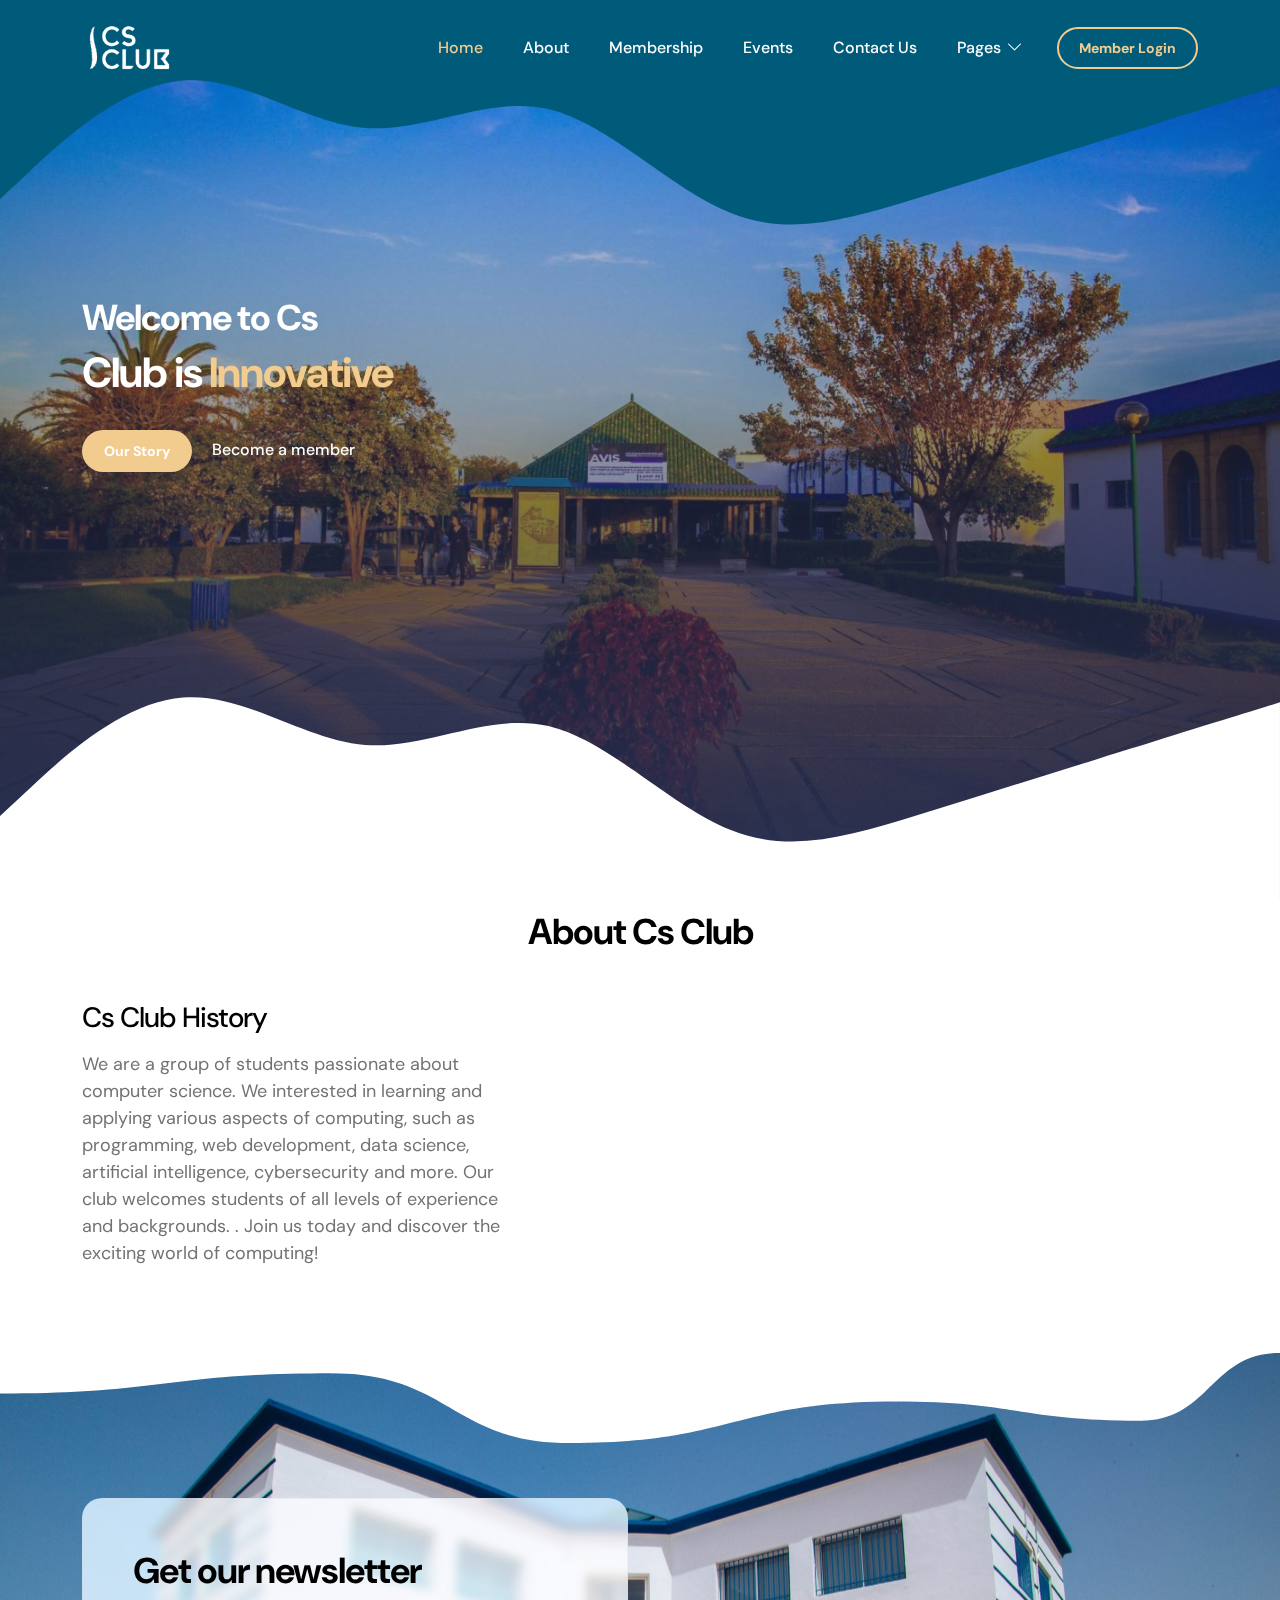
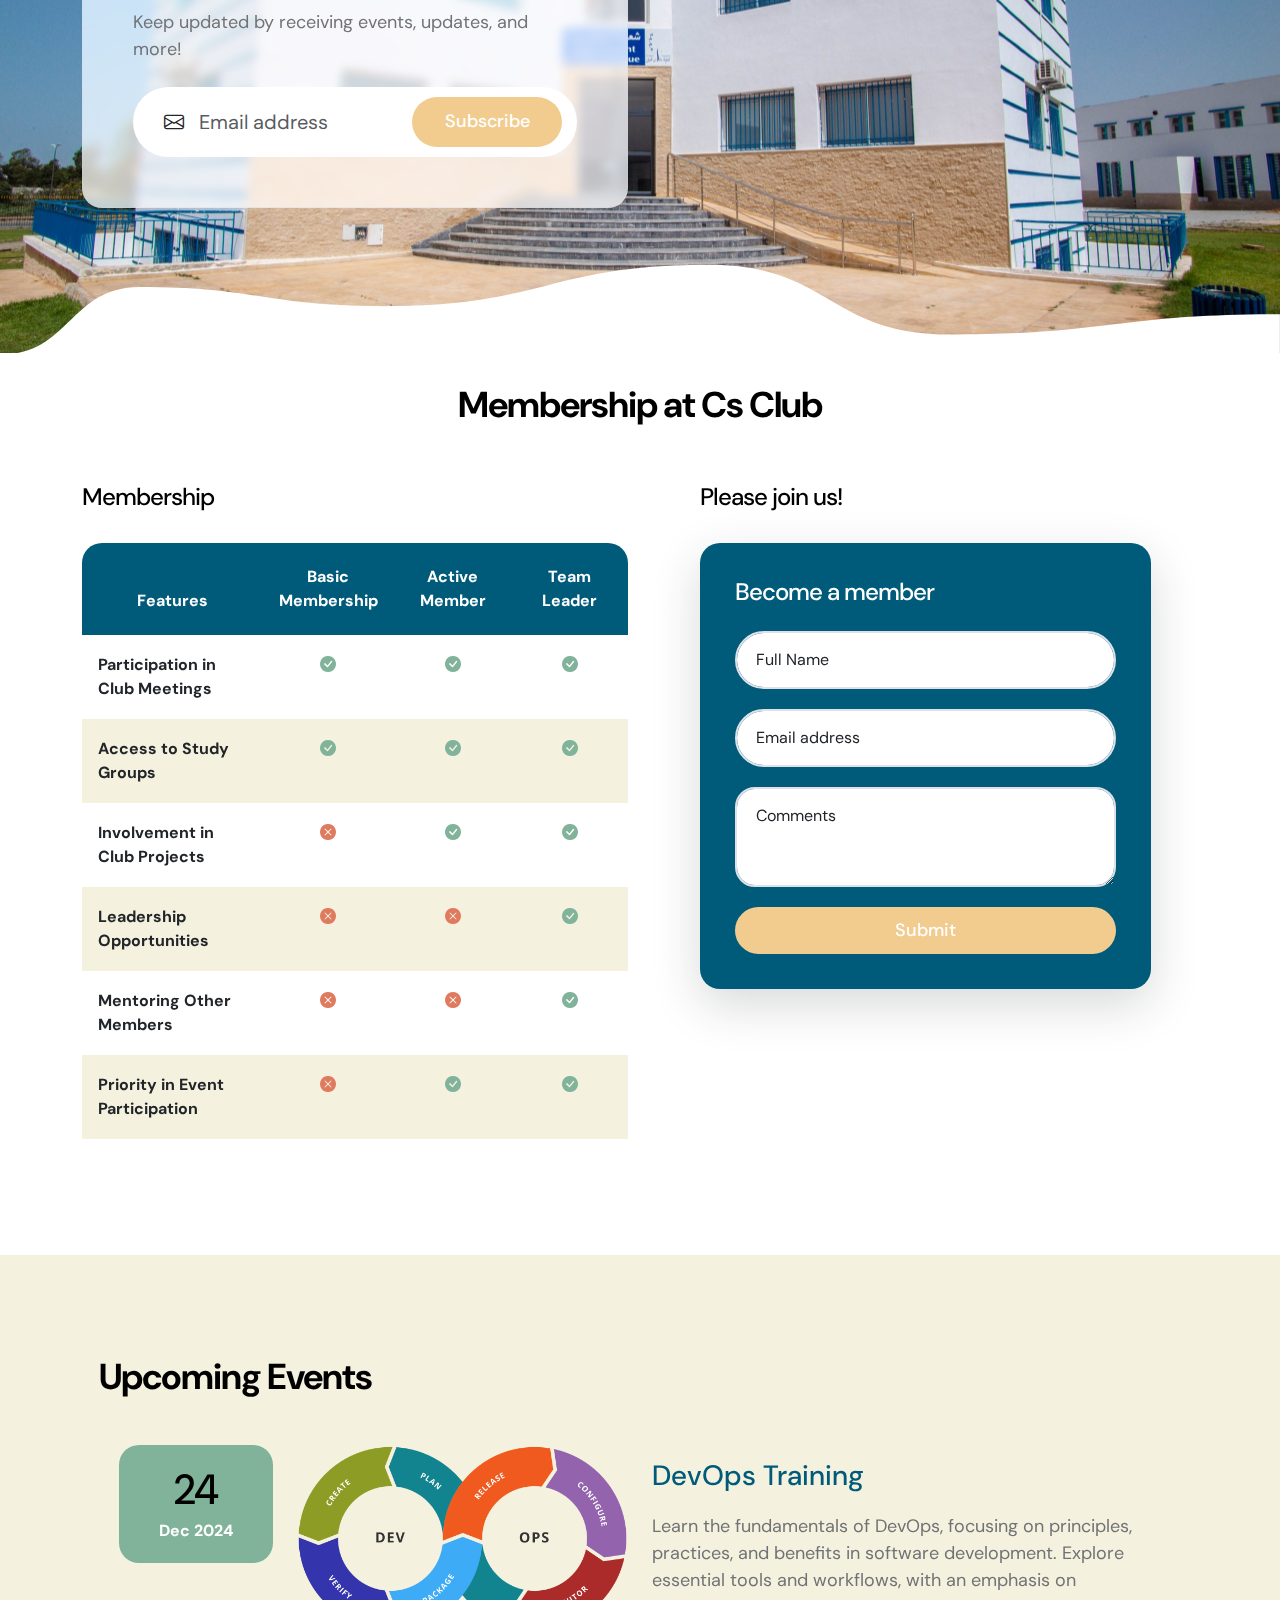
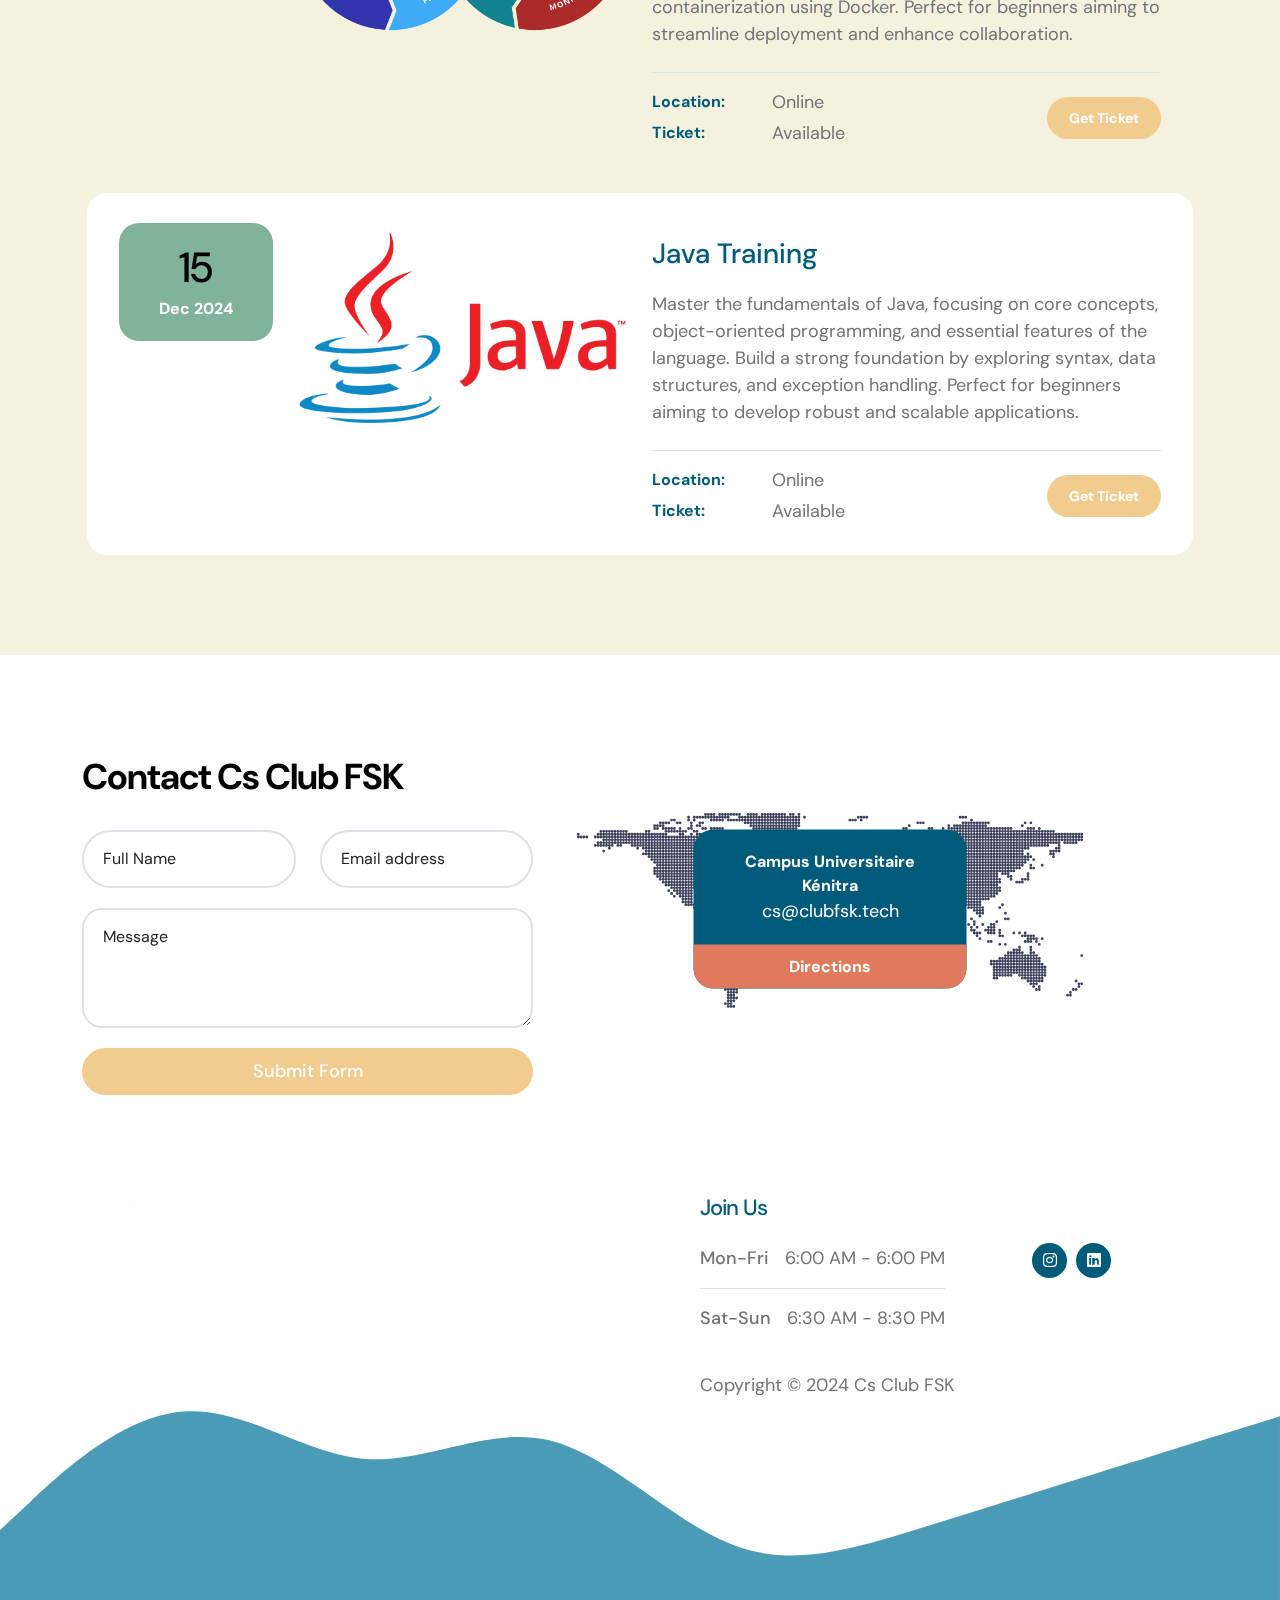
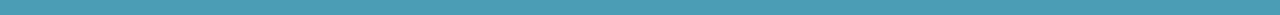
==== commit de5e4314: "update" ====
--- a/index.html
+++ b/index.html
@@ -720,12 +720,12 @@
                                         <strong>Campus Universitaire
                                             Kénitra</strong>
 
-                                        <p class="mt-2 mb-1">
-                                            <a href="tel: +" class="contact-link">
-                                                (020) 
-                                                010-020-0340
-                                            </a>
-                                        </p>
+<!--                                        <p class="mt-2 mb-1">-->
+<!--                                            <a href="tel: +" class="contact-link">-->
+<!--                                                (020) -->
+<!--                                                010-020-0340-->
+<!--                                            </a>-->
+<!--                                        </p>-->
 
                                         <p class="mb-0">
                                             <a href="mailto:cs@clubfsk.tech" class="contact-link">
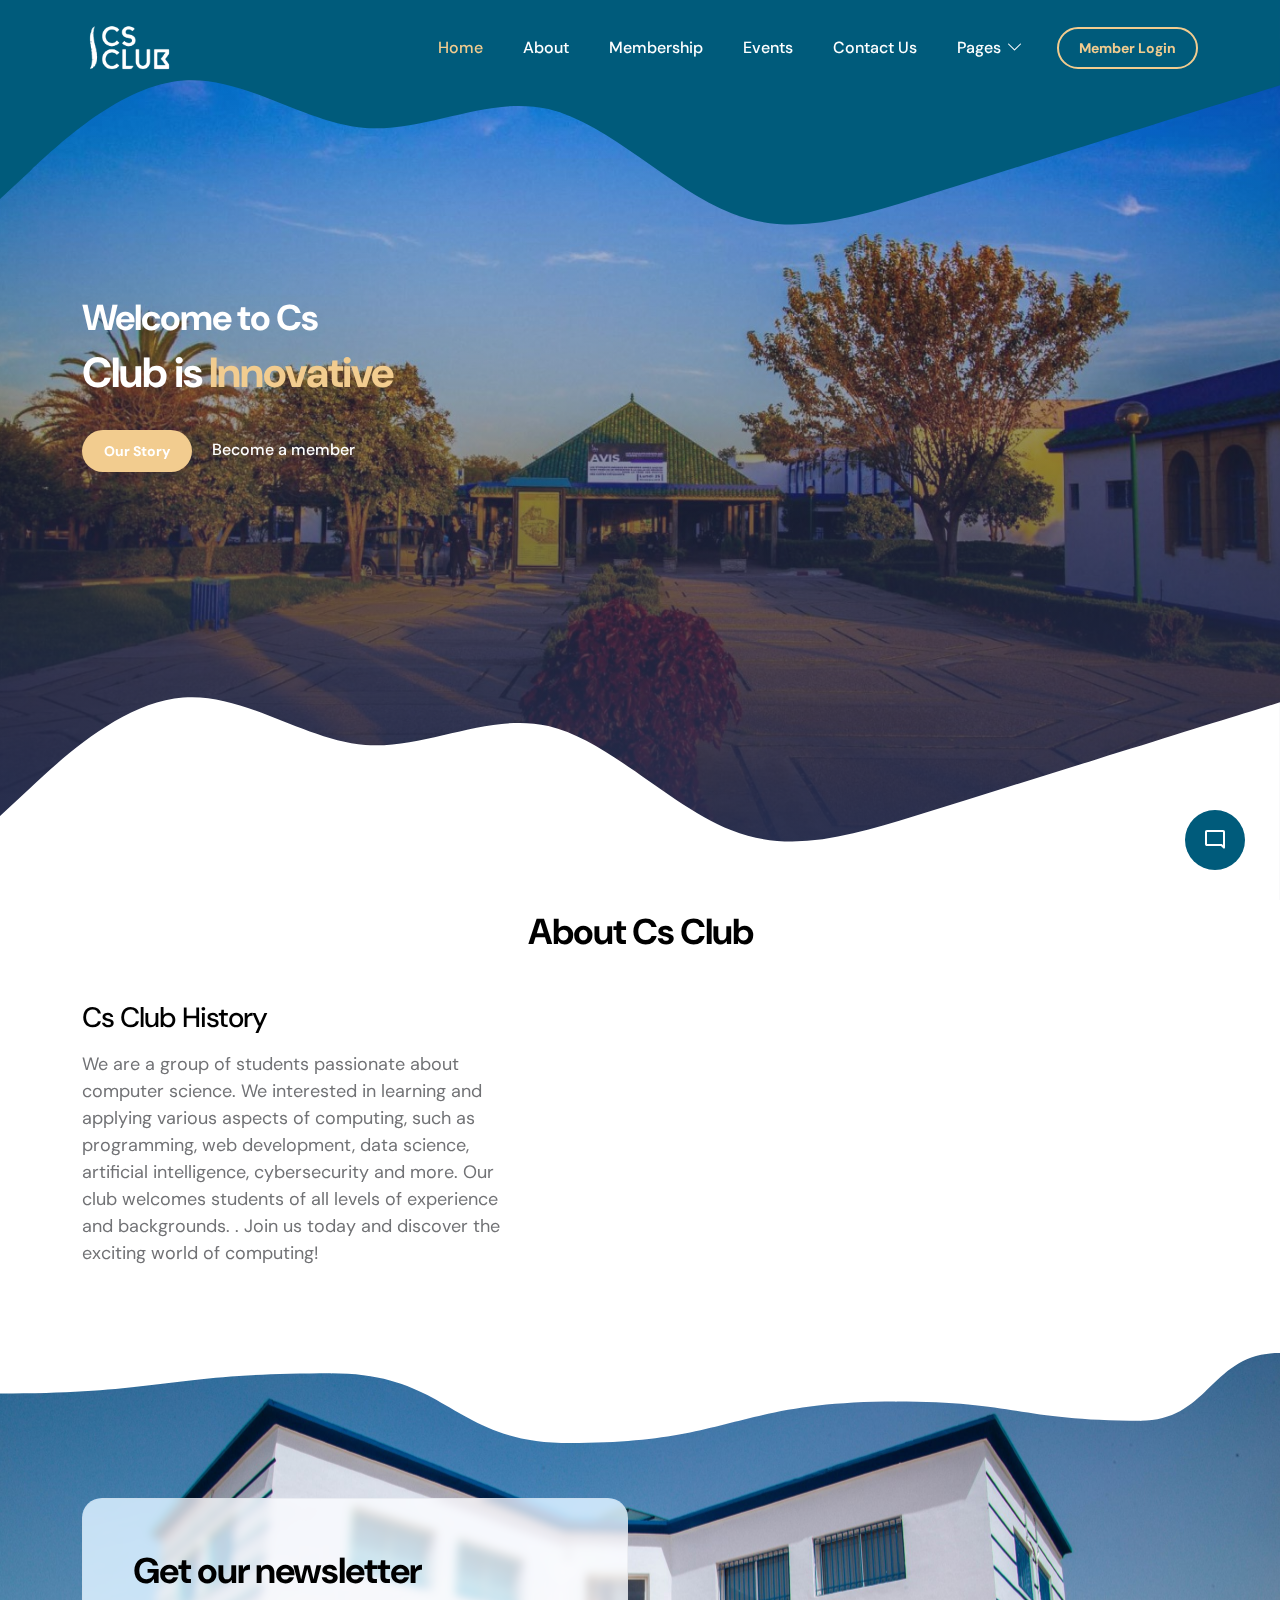
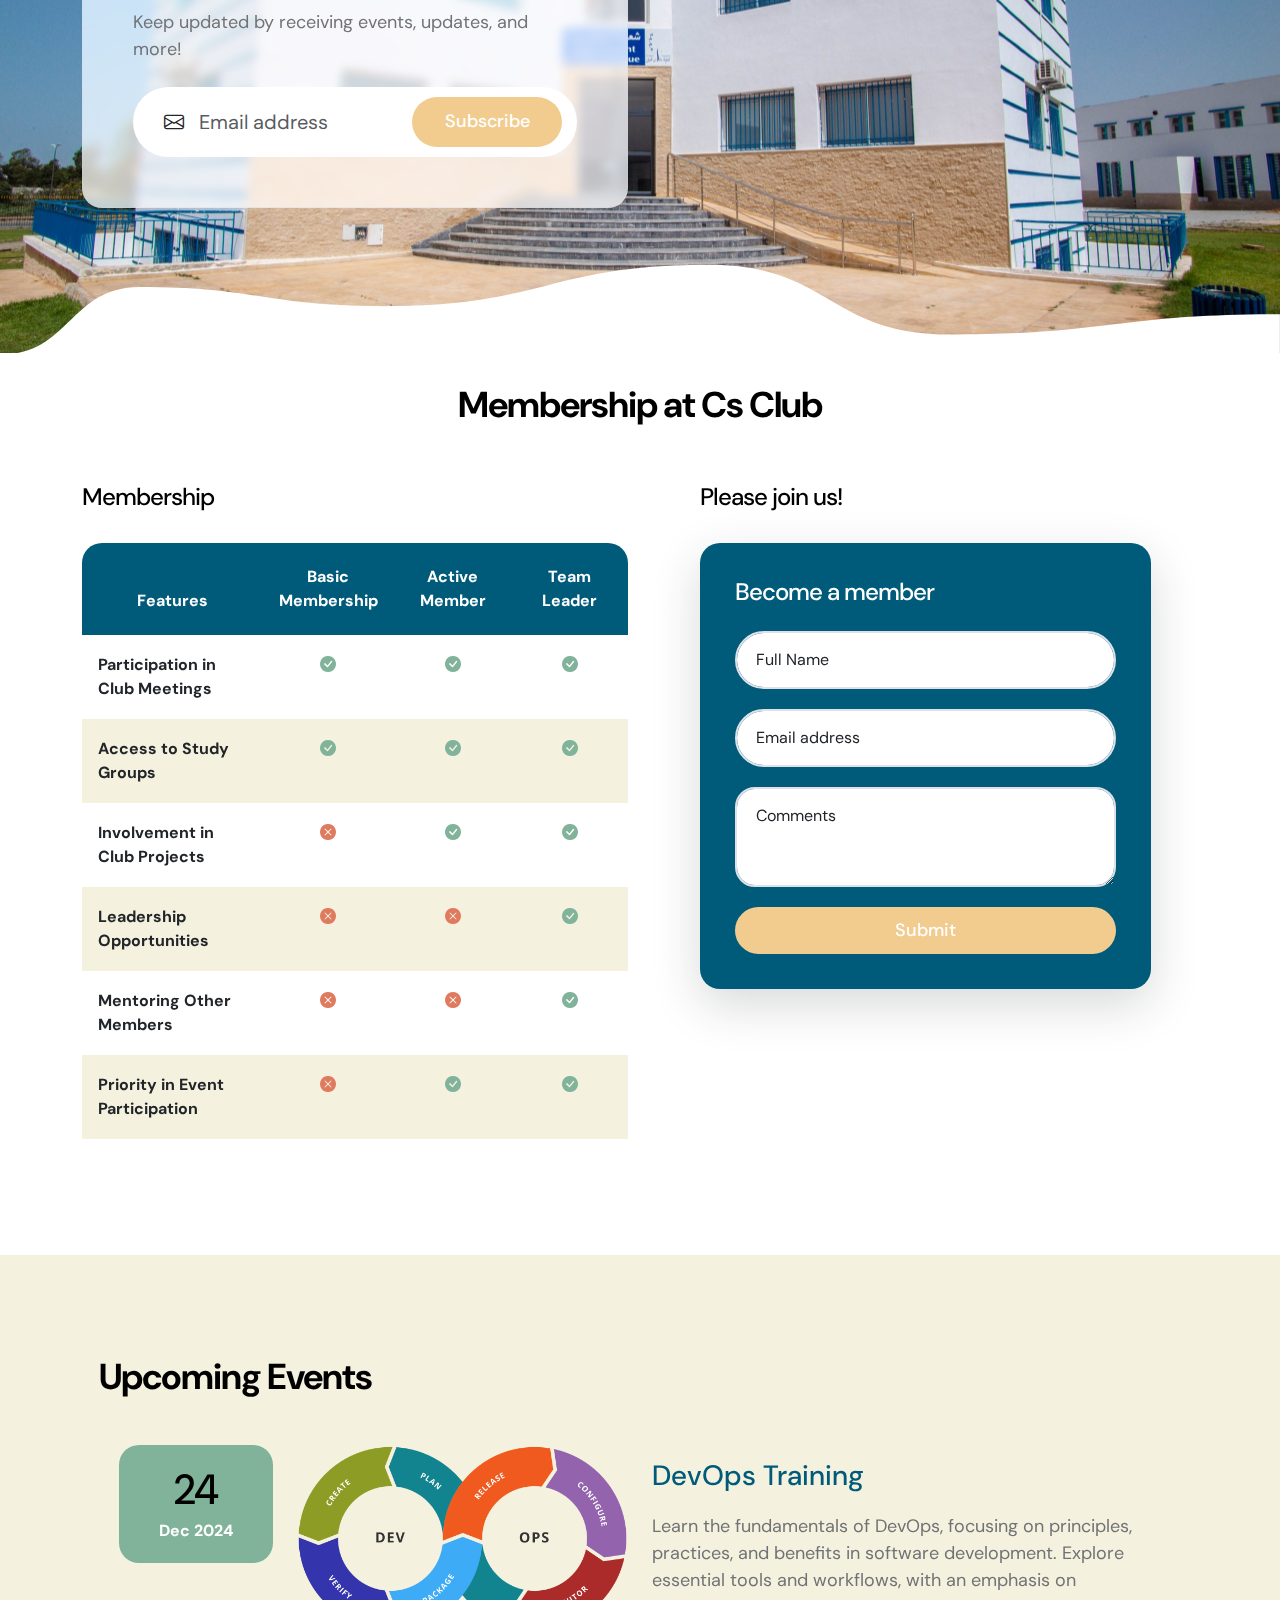
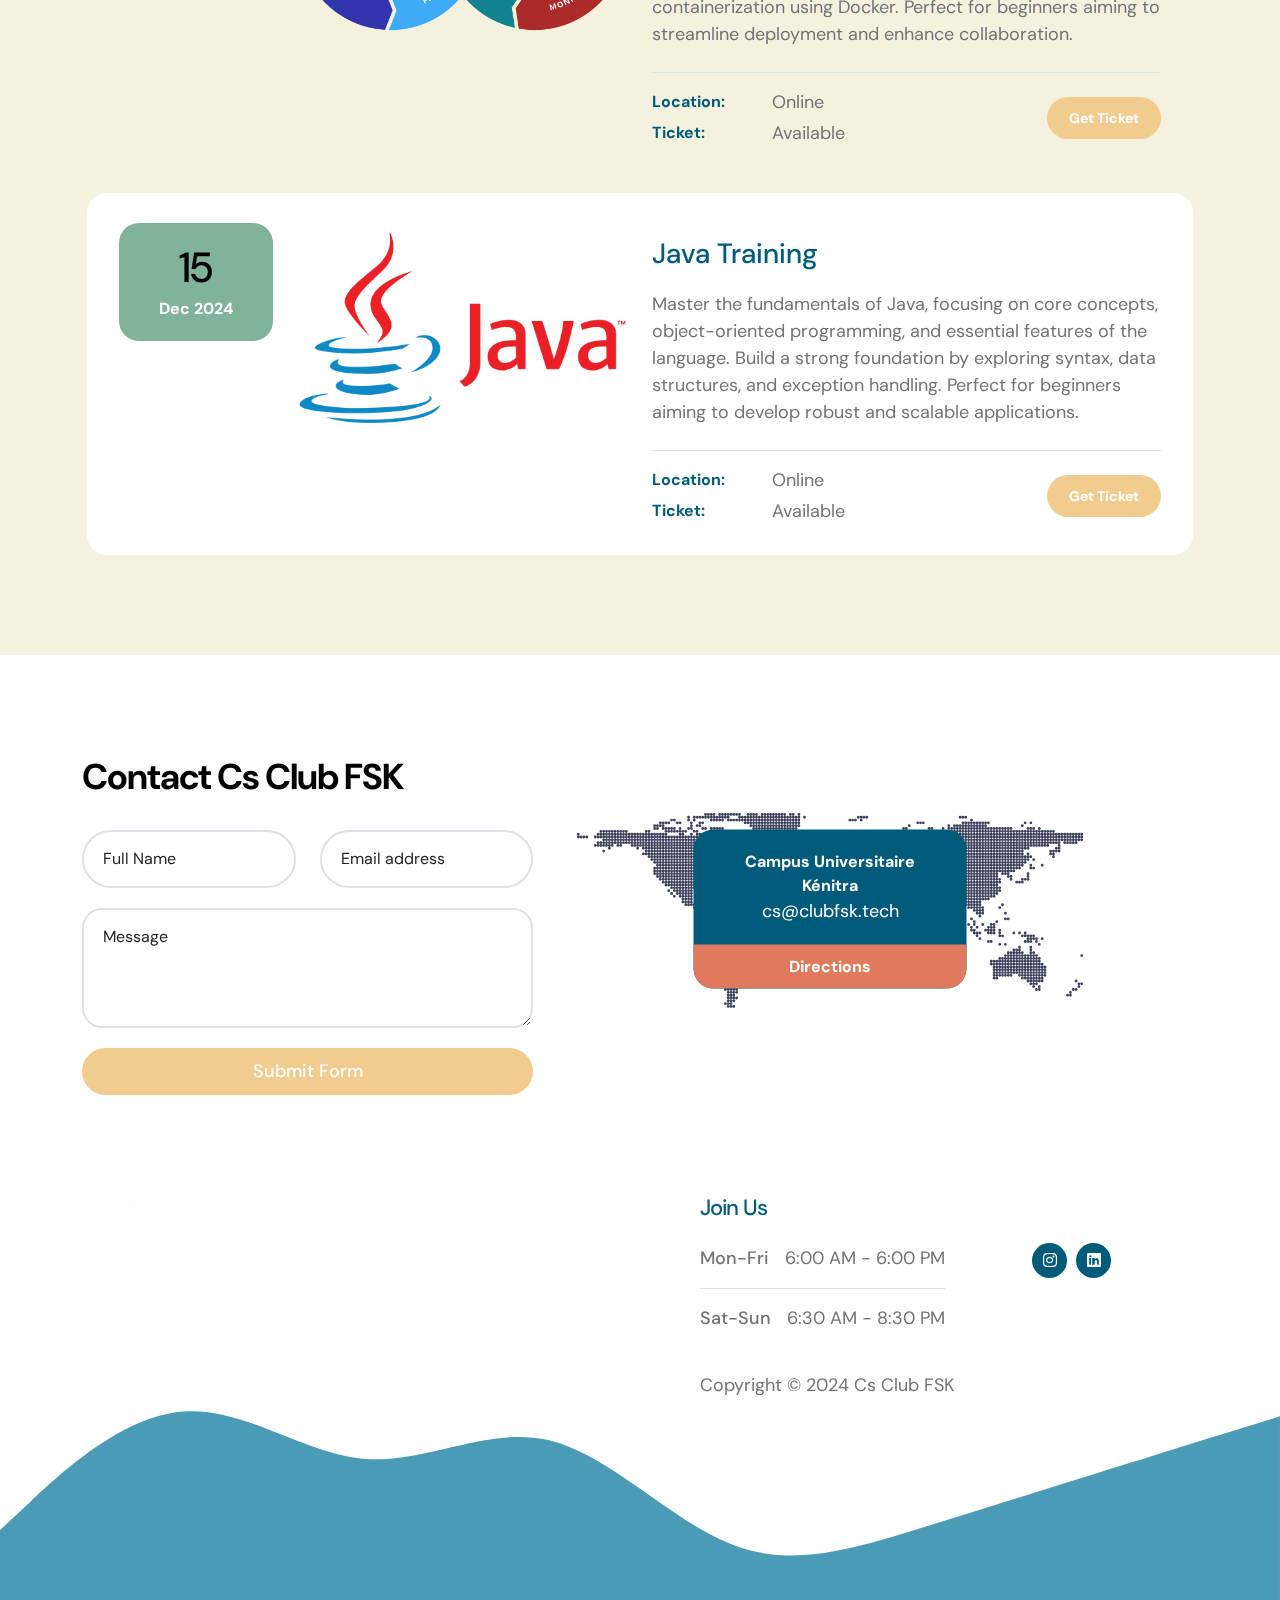
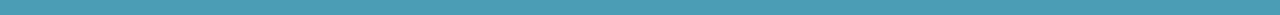
==== commit a15411ea: "add chat bot" ====
--- a/index.html
+++ b/index.html
@@ -22,6 +22,14 @@
 
         <link href="css/templatemo-tiya-golf-club.css" rel="stylesheet">
 
+
+
+        <link rel="stylesheet" href="style.css">
+        <meta name="viewport" content="width=device-width, initial-scale=1.0">
+        <!-- Google Fonts Link For Icons -->
+        <link rel="stylesheet" href="https://fonts.googleapis.com/css2?family=Material+Symbols+Outlined:opsz,wght,FILL,GRAD@48,400,0,0" />
+        <link rel="stylesheet" href="https://fonts.googleapis.com/css2?family=Material+Symbols+Rounded:opsz,wght,FILL,GRAD@48,400,1,0" />
+        <script src="script.js" defer></script>
     </head>
     
     <body>
@@ -799,6 +807,31 @@
         </footer>
 
 
+
+
+
+
+        <button class="chatbot-toggler">
+            <span class="material-symbols-rounded">mode_comment</span>
+            <span class="material-symbols-outlined">close</span>
+        </button>
+        <div class="chatbot">
+            <header>
+                <h2>Cs Club</h2>
+                <span class="close-btn material-symbols-outlined">close</span>
+            </header>
+            <ul class="chatbox">
+                <li class="chat incoming">
+                    <span class="material-symbols-outlined">smart_toy</span>
+                    <p>Hi there <br>How can I help you today?</p>
+                </li>
+            </ul>
+            <div class="chat-input">
+                <textarea placeholder="Enter a message..." spellcheck="false" required></textarea>
+                <span id="send-btn" class="material-symbols-rounded">send</span>
+            </div>
+        </div>
+
         <!-- JAVASCRIPT FILES -->
         <script src="js/jquery.min.js"></script>
         <script src="js/bootstrap.bundle.min.js"></script>
--- a/style.css
+++ b/style.css
@@ -0,0 +1,189 @@
+/* Import Google font - Poppins */
+@import url('https://fonts.googleapis.com/css2?family=Poppins:wght@400;500;600&display=swap');
+
+.chatbot-toggler {
+    position: fixed;
+    bottom: 30px;
+    right: 35px;
+    outline: none;
+    border: none;
+    height: 60px;
+    width: 60px;
+    display: flex;
+    cursor: pointer;
+    align-items: center;
+    justify-content: center;
+    border-radius: 50%;
+    background: #005B7B;
+    transition: all 0.2s ease;
+    z-index: 10000;
+}
+body.show-chatbot .chatbot-toggler {
+    transform: rotate(90deg);
+}
+.chatbot-toggler span {
+    color: #fff;
+    position: absolute;
+}
+.chatbot-toggler span:last-child,
+body.show-chatbot .chatbot-toggler span:first-child  {
+    opacity: 0;
+}
+body.show-chatbot .chatbot-toggler span:last-child {
+    opacity: 1;
+}
+.chatbot {
+    position: fixed;
+    right: 40px;
+    bottom: 100px;
+    width: 420px;
+    background: #fff;
+    border-radius: 15px;
+    overflow: hidden;
+    opacity: 0;
+    pointer-events: none;
+    transform: scale(0.5);
+    transform-origin: bottom right;
+    box-shadow: 0 0 128px 0 rgba(0,0,0,0.1),
+    0 32px 64px -48px rgba(0,0,0,0.5);
+    transition: all 0.1s ease;
+    z-index: 10000;
+}
+body.show-chatbot .chatbot {
+    opacity: 1;
+    pointer-events: auto;
+    transform: scale(1);
+}
+.chatbot header {
+    padding: 16px 0;
+    position: relative;
+    text-align: center;
+    color: #fff;
+    background: #005B7B;
+    box-shadow: 0 2px 10px rgba(0,0,0,0.1);
+}
+.chatbot header span {
+    position: absolute;
+    right: 15px;
+    top: 50%;
+    display: none;
+    cursor: pointer;
+    transform: translateY(-50%);
+}
+header h2 {
+    font-size: 1.4rem;
+    color: #F2CC8F;
+}
+.chatbot .chatbox {
+    overflow-y: auto;
+    height: 510px;
+    padding: 30px 20px 100px;
+}
+.chatbot :where(.chatbox, textarea)::-webkit-scrollbar {
+    width: 6px;
+}
+.chatbot :where(.chatbox, textarea)::-webkit-scrollbar-track {
+    background: #fff;
+    border-radius: 25px;
+}
+.chatbot :where(.chatbox, textarea)::-webkit-scrollbar-thumb {
+    background: #ccc;
+    border-radius: 25px;
+}
+.chatbox .chat {
+    display: flex;
+    list-style: none;
+}
+.chatbox .outgoing {
+    margin: 20px 0;
+    justify-content: flex-end;
+}
+.chatbox .incoming span {
+    width: 32px;
+    height: 32px;
+    color: #fff;
+    cursor: default;
+    text-align: center;
+    line-height: 32px;
+    align-self: flex-end;
+    background: #005B7B;
+    border-radius: 4px;
+    margin: 0 10px 7px 0;
+}
+.chatbox .chat p {
+    white-space: pre-wrap;
+    padding: 12px 16px;
+    border-radius: 10px 10px 0 10px;
+    max-width: 75%;
+    color: #fff;
+    font-size: 0.95rem;
+    background: #005B7B;
+}
+.chatbox .incoming p {
+    border-radius: 10px 10px 10px 0;
+}
+.chatbox .chat p.error {
+    color: #721c24;
+    background: #f8d7da;
+}
+.chatbox .incoming p {
+    color: #000;
+    background: #f2f2f2;
+}
+.chatbot .chat-input {
+    display: flex;
+    gap: 5px;
+    position: absolute;
+    bottom: 0;
+    width: 100%;
+    background: #fff;
+    padding: 3px 20px;
+    border-top: 1px solid #ddd;
+}
+.chat-input textarea {
+    height: 55px;
+    width: 100%;
+    border: none;
+    outline: none;
+    resize: none;
+    max-height: 180px;
+    padding: 15px 15px 15px 0;
+    font-size: 0.95rem;
+}
+.chat-input span {
+    align-self: flex-end;
+    color: #005B7B;
+    cursor: pointer;
+    height: 55px;
+    display: flex;
+    align-items: center;
+    visibility: hidden;
+    font-size: 1.35rem;
+}
+.chat-input textarea:valid ~ span {
+    visibility: visible;
+}
+
+@media (max-width: 490px) {
+    .chatbot-toggler {
+        right: 30px;
+        bottom: 30px;
+    }
+    .chatbot {
+        right: 0;
+        bottom: 0;
+        height: 100%;
+        border-radius: 0;
+        width: 100%;
+    }
+    .chatbot .chatbox {
+        height: 90%;
+        padding: 25px 15px 100px;
+    }
+    .chatbot .chat-input {
+        padding: 5px 15px;
+    }
+    .chatbot header span {
+        display: block;
+    }
+}
